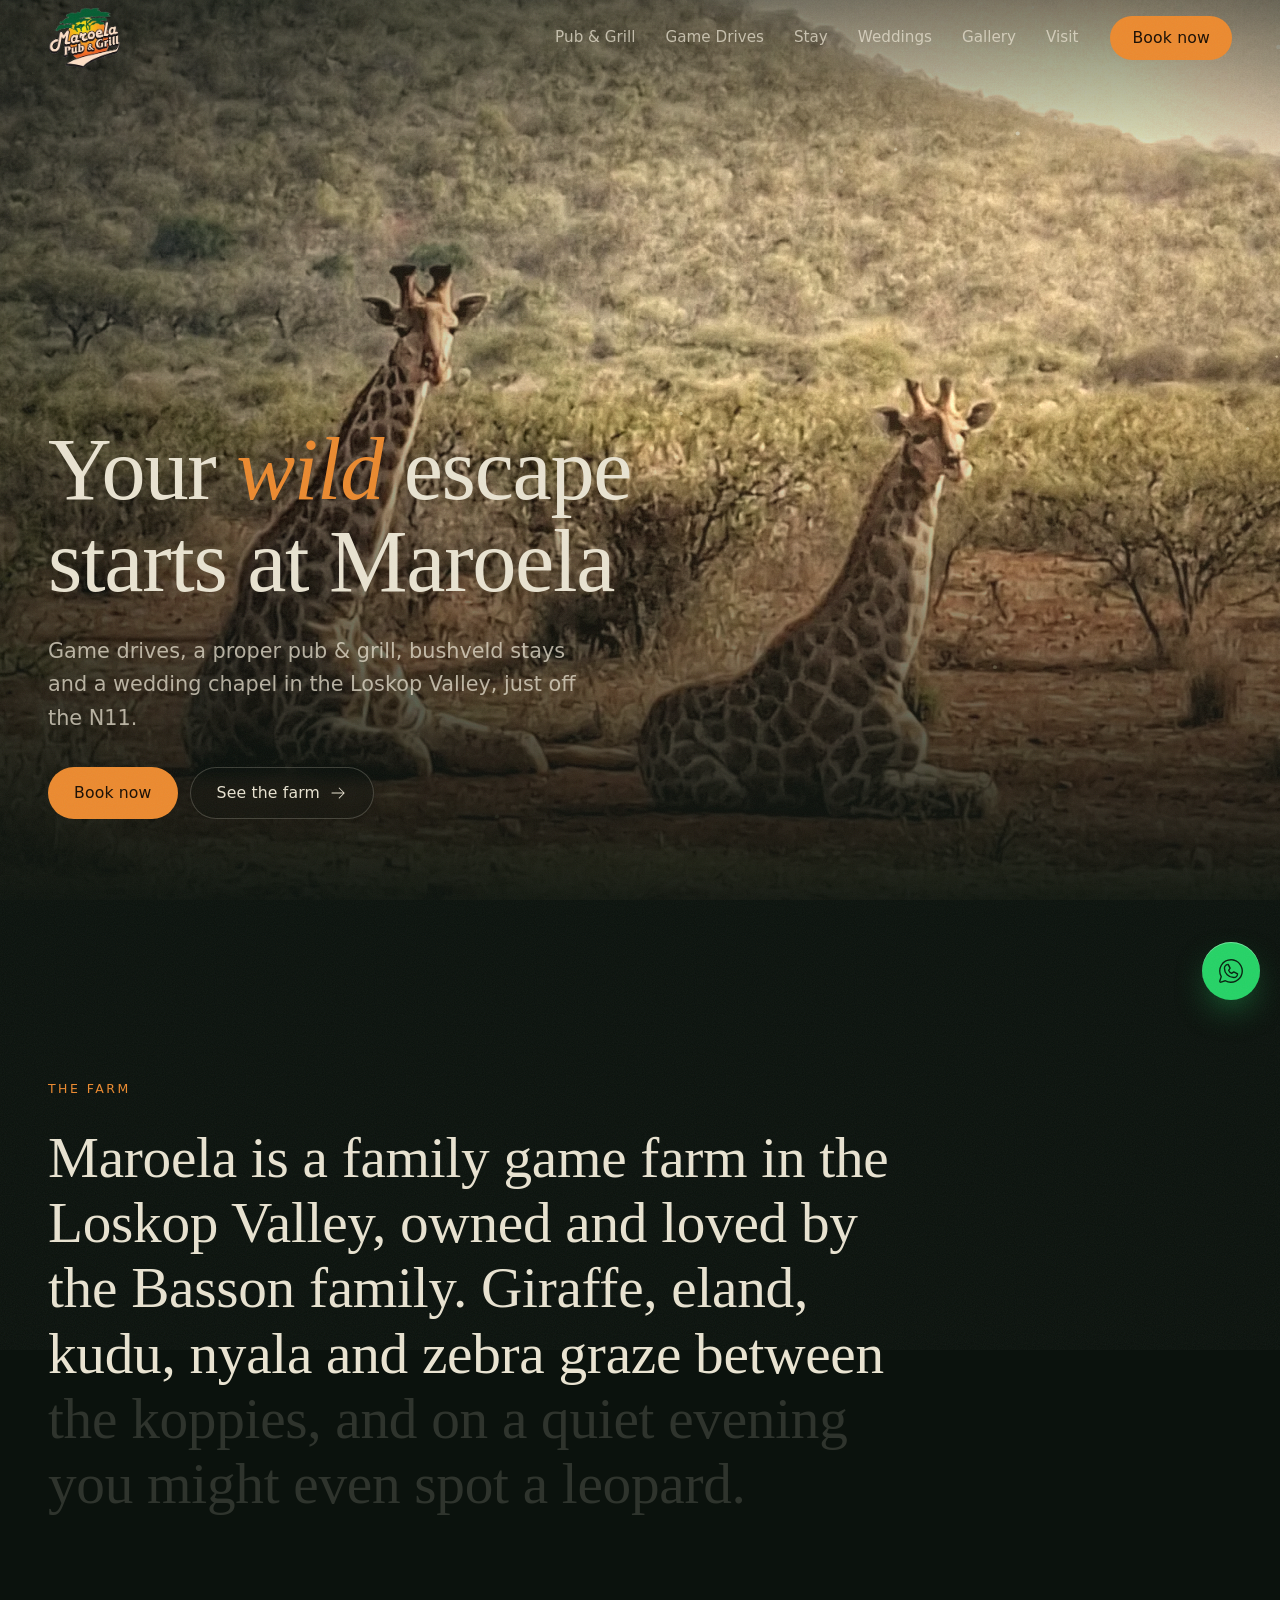
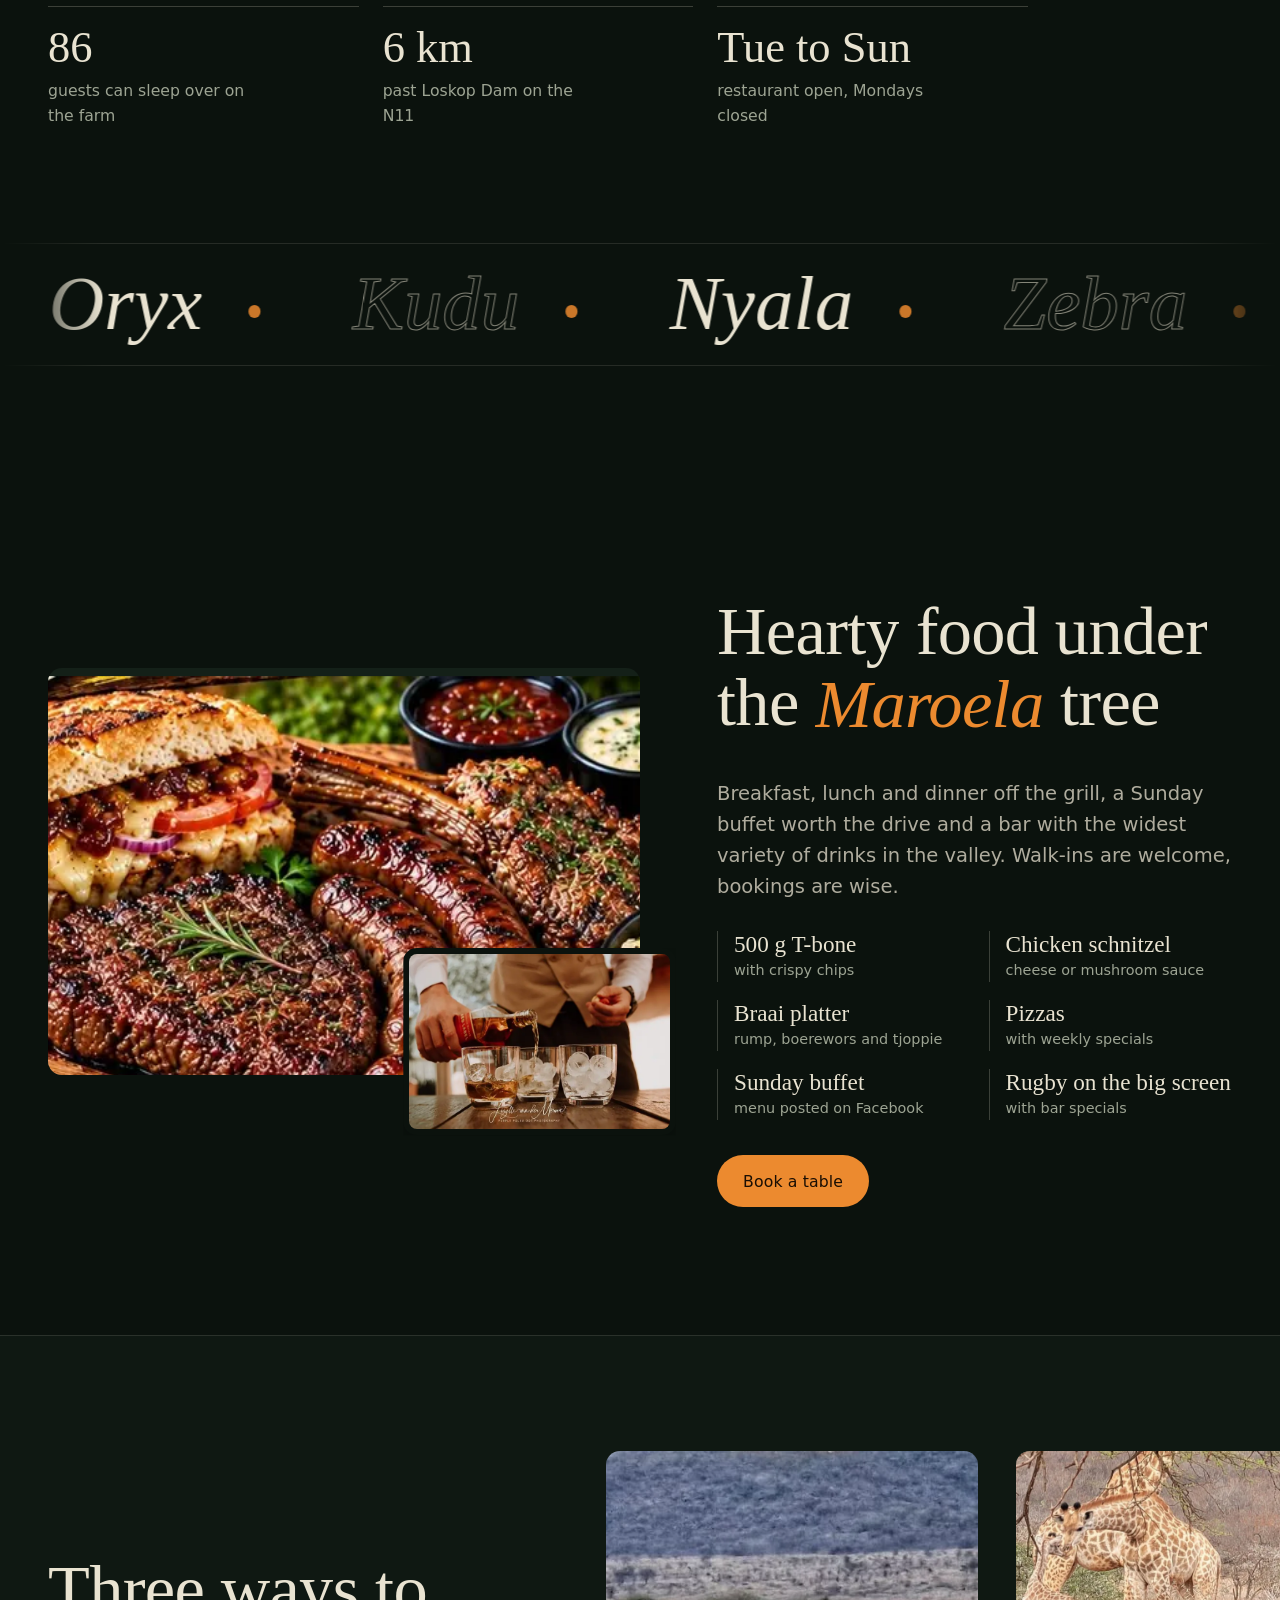
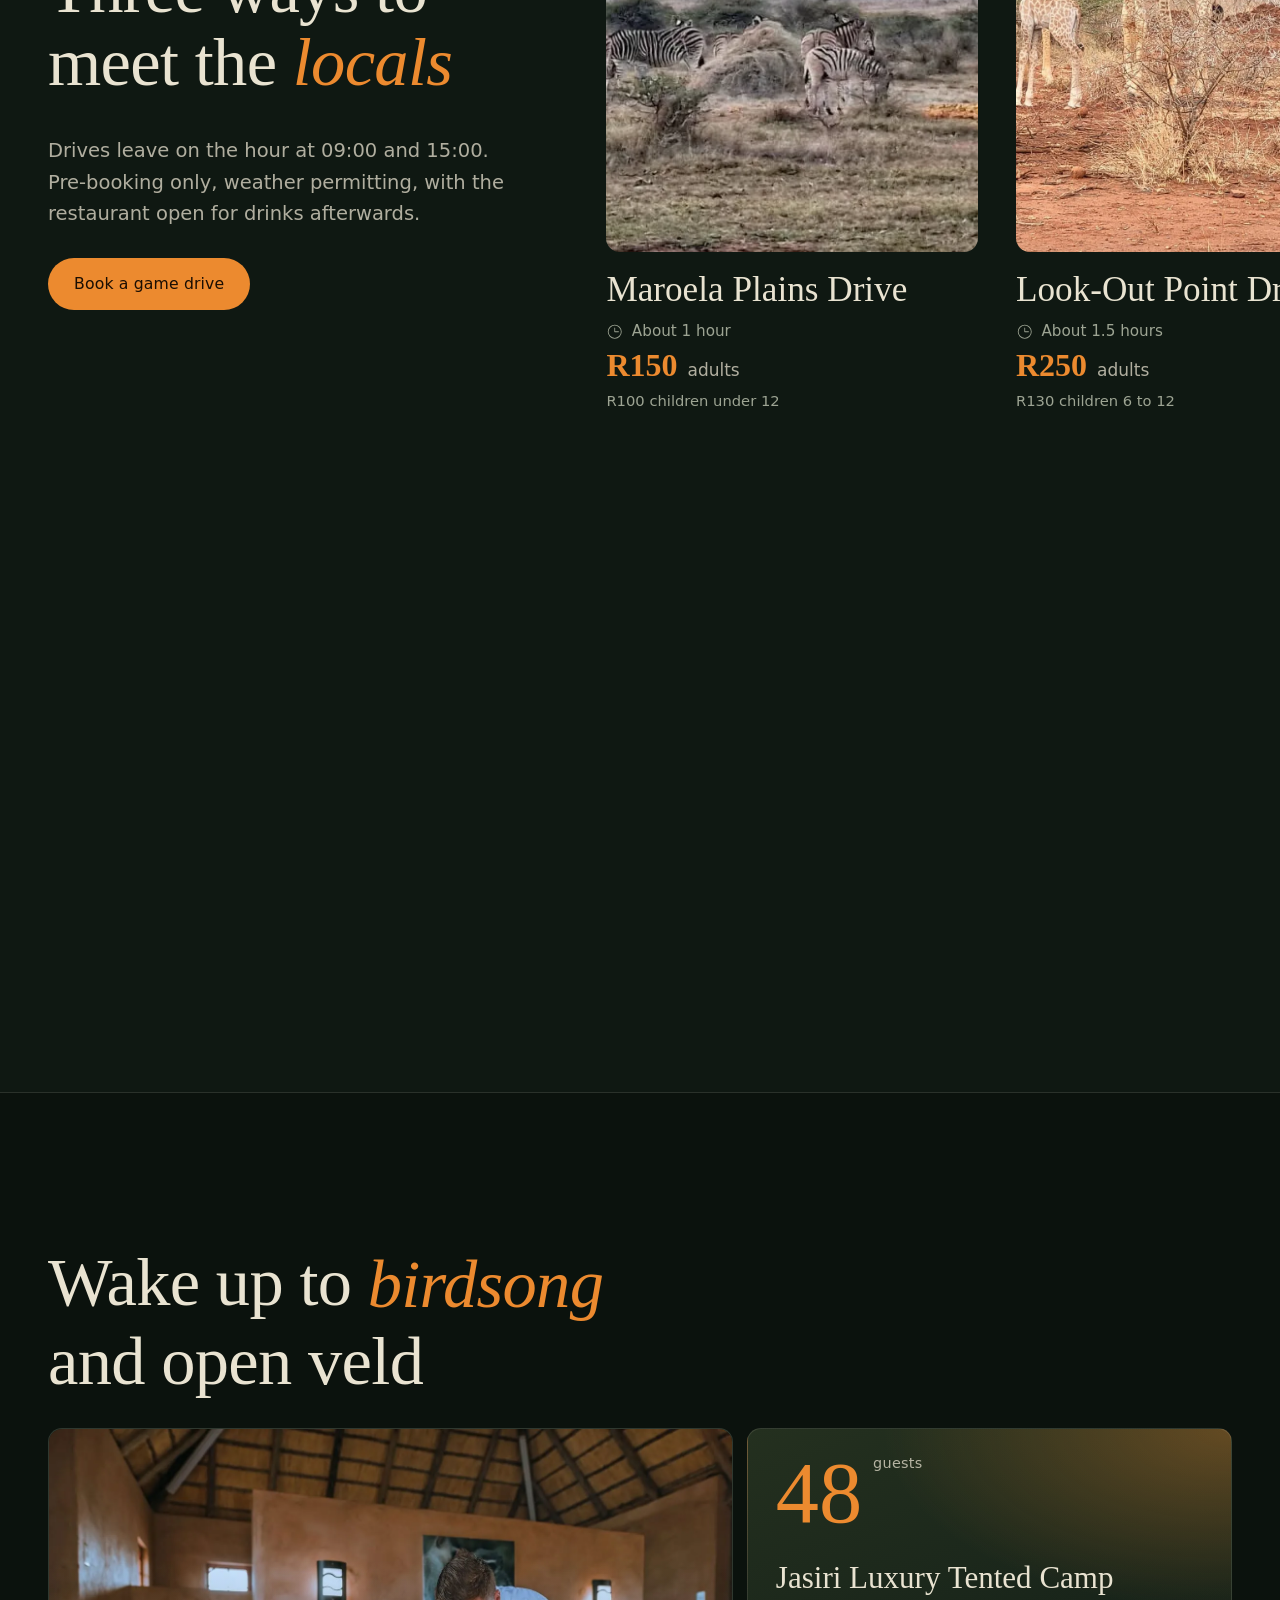
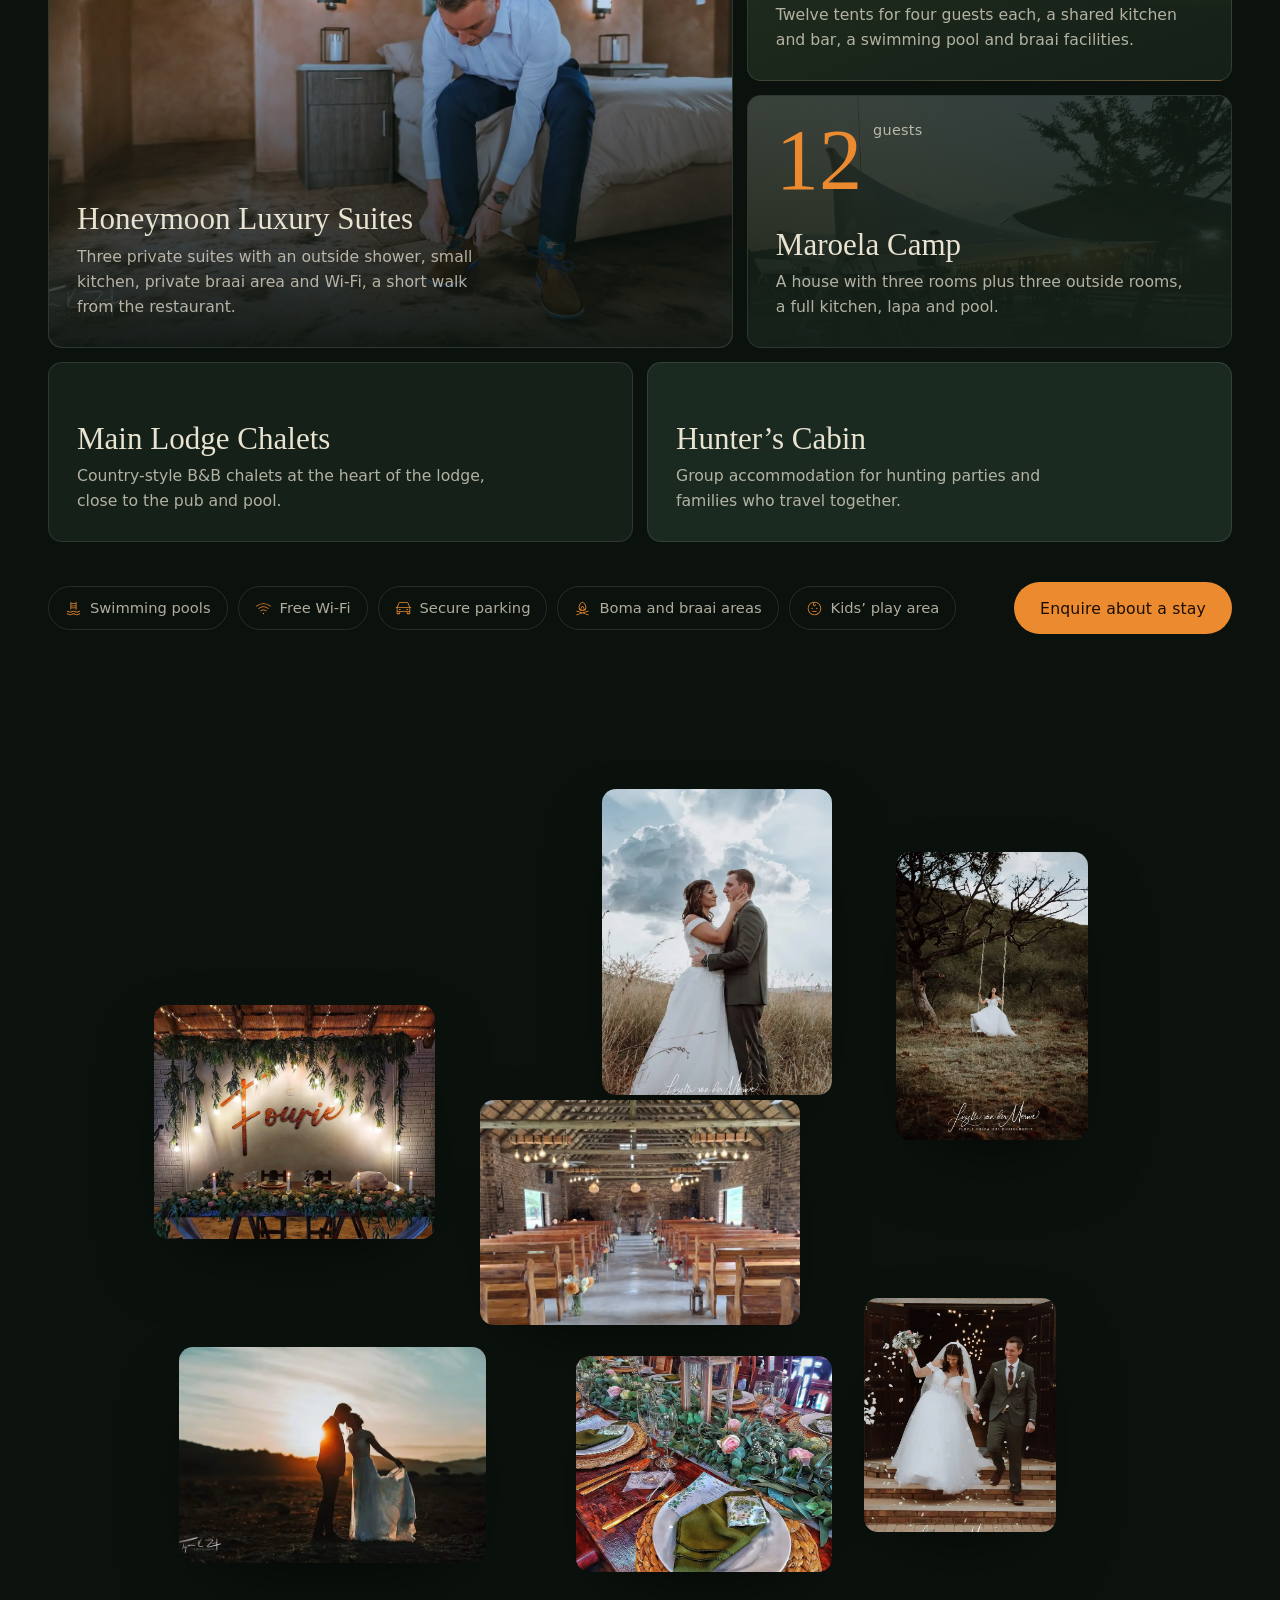
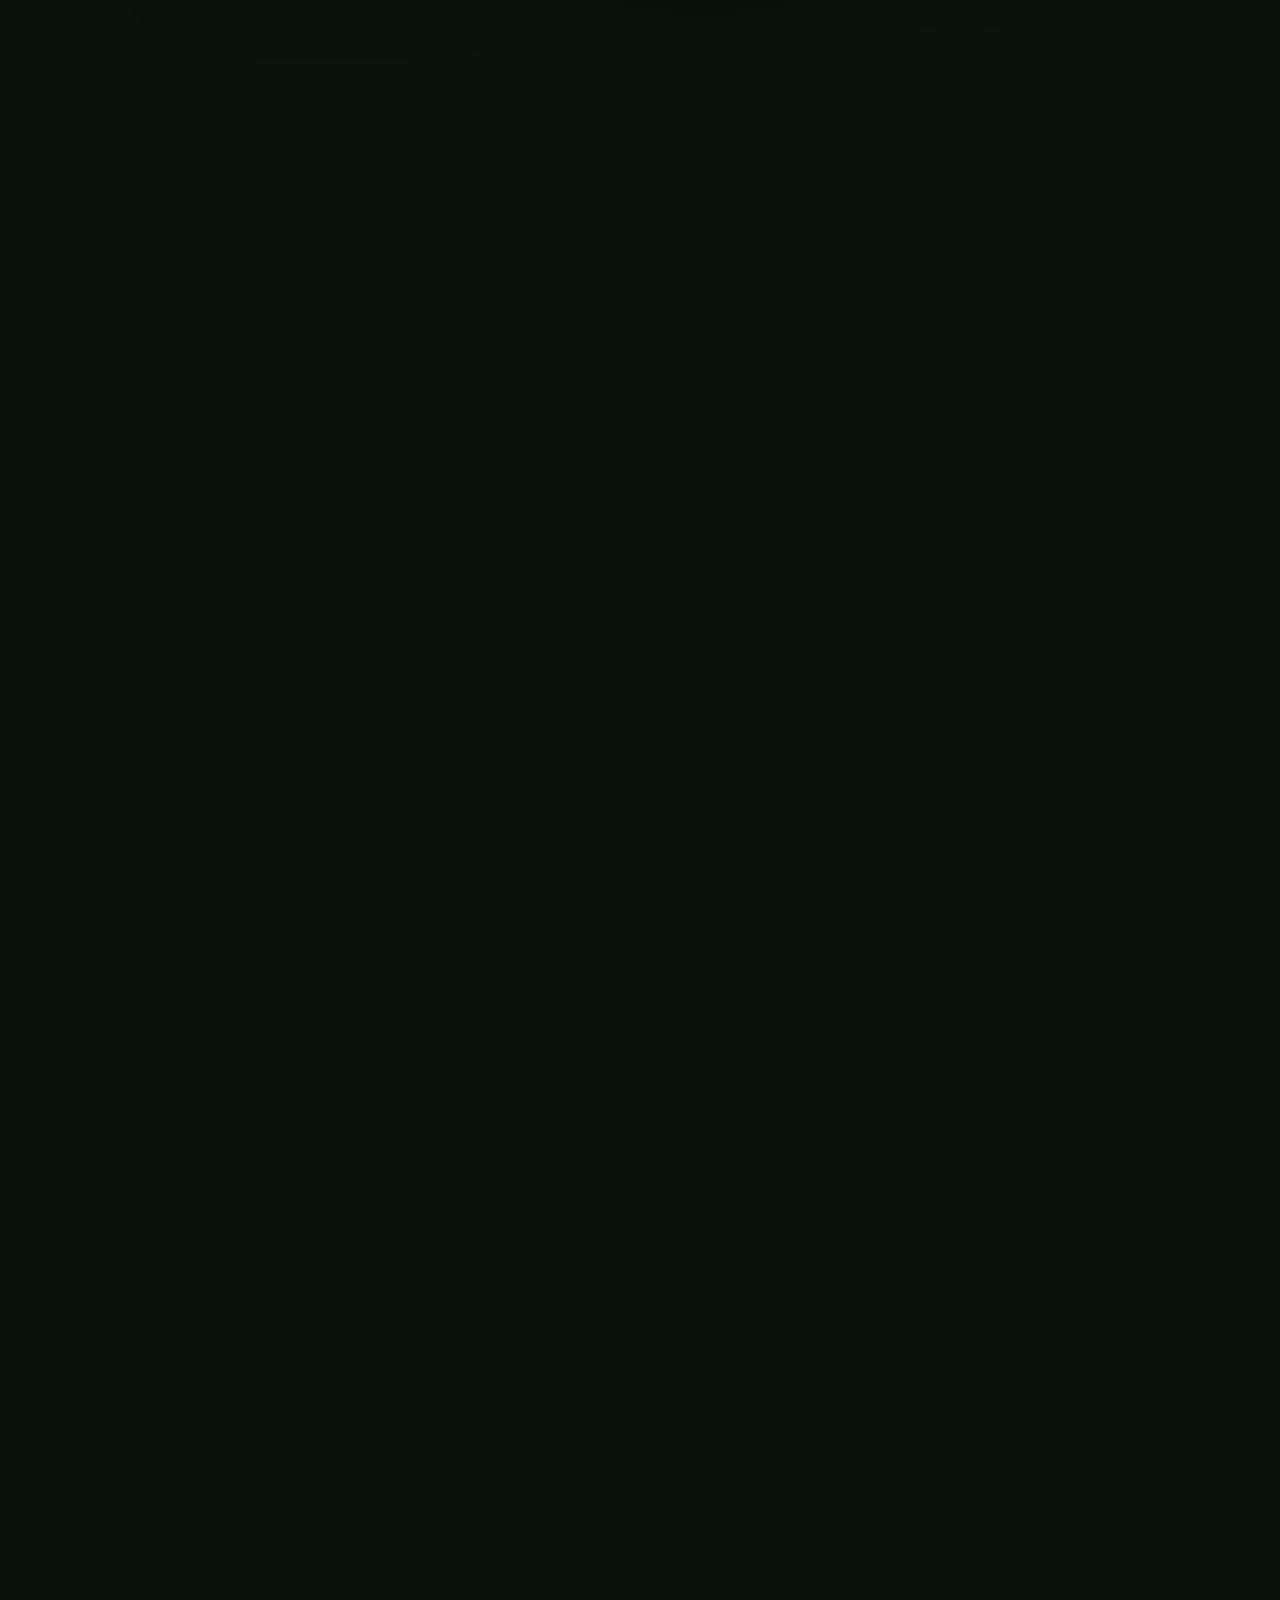
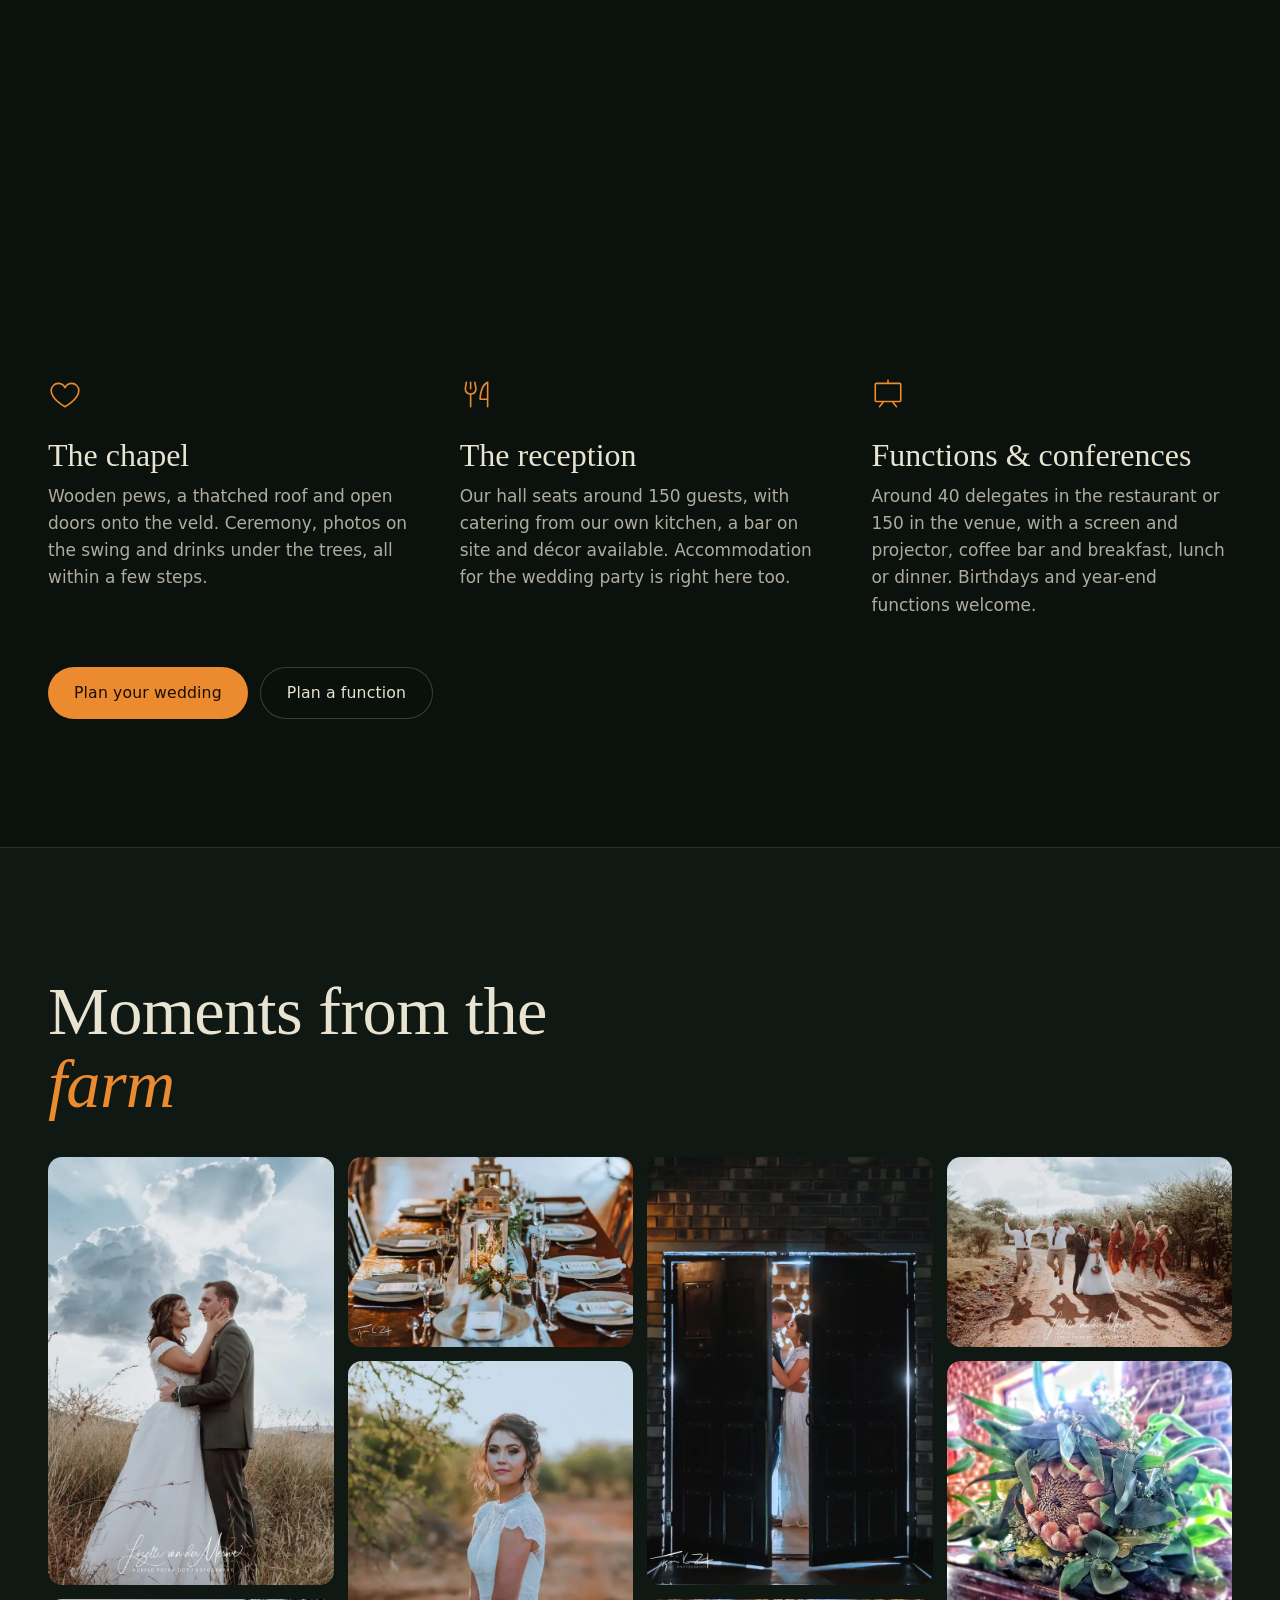
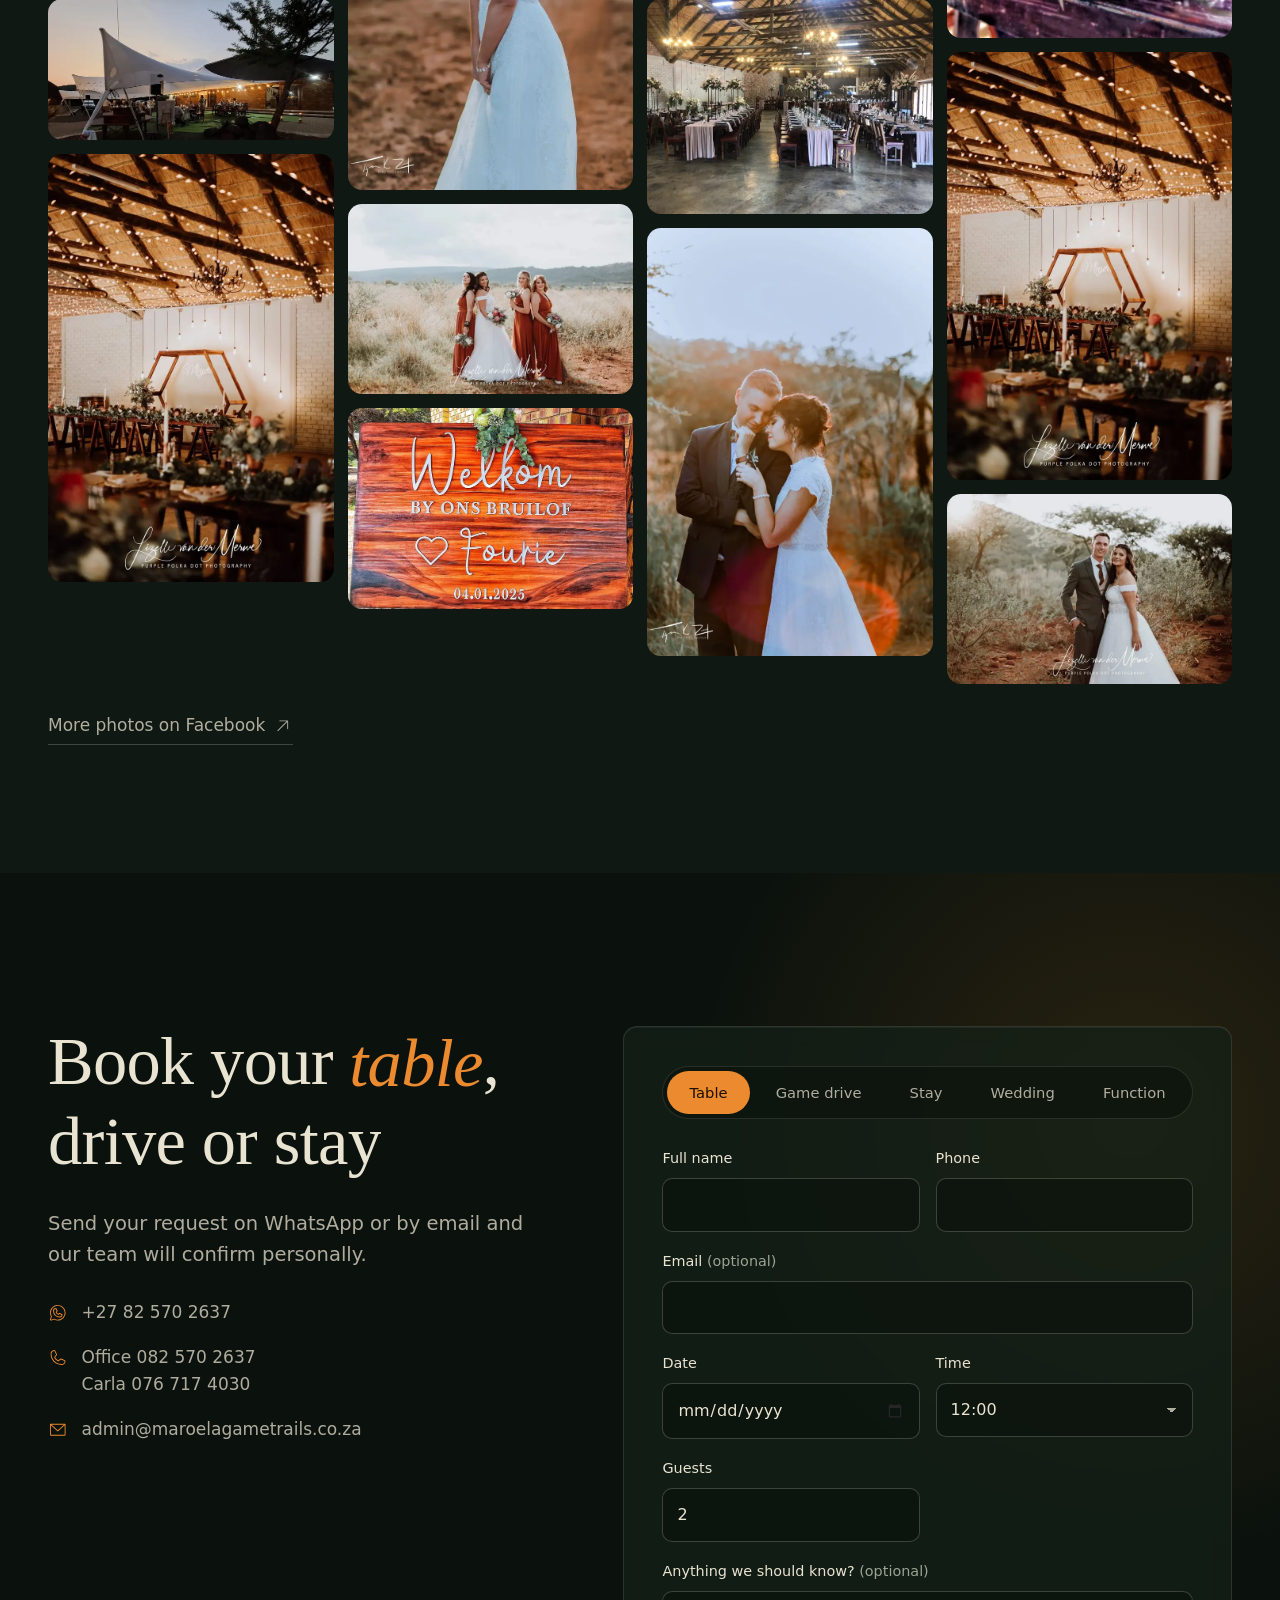
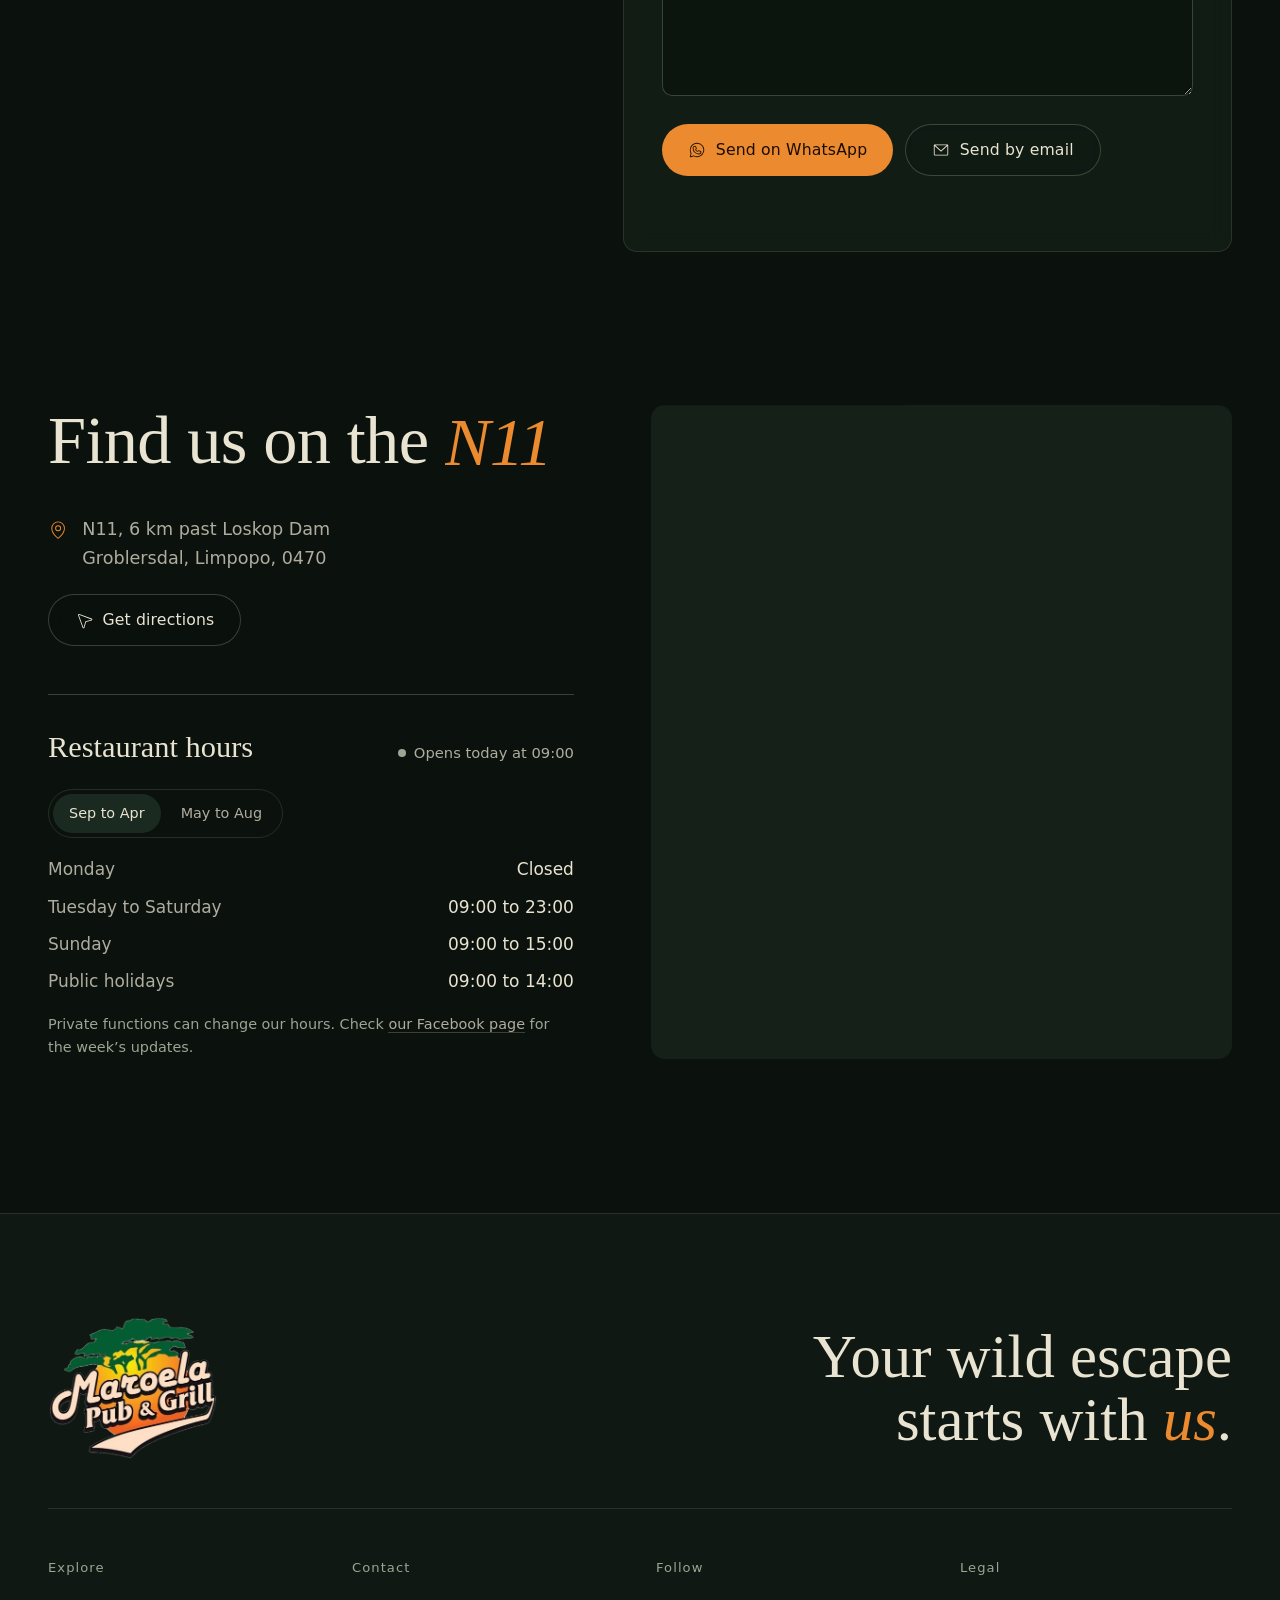
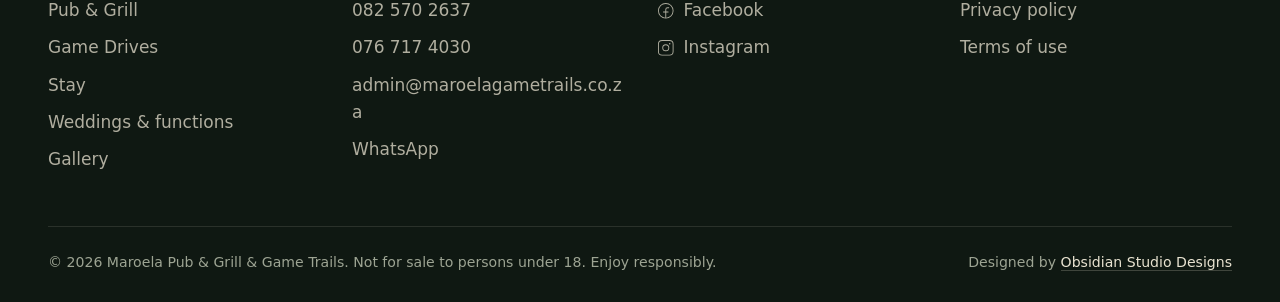
==== index.html @ d7af4d13 "Launch Maroela Pub & Grill & Game Trails website Single-page site with WebGL hero, game drives, stay" ====
<!doctype html>
<html lang="en-ZA">
<head>
  <meta charset="utf-8">
  <meta name="viewport" content="width=device-width, initial-scale=1, viewport-fit=cover">
  <title>Maroela Pub &amp; Grill &amp; Game Trails | Bushveld Lodge, Restaurant &amp; Wedding Venue, Groblersdal</title>
  <meta name="description" content="Game drives, a family pub &amp; grill, bushveld accommodation and a wedding chapel in the Loskop Valley, 6 km past Loskop Dam on the N11 near Groblersdal, Limpopo. Book on WhatsApp.">
  <meta name="keywords" content="Maroela Pub and Grill, Maroela Game Trails, Groblersdal restaurant, Loskop Valley lodge, Loskop Dam accommodation, wedding venue Limpopo, game drives Groblersdal, conference venue Groblersdal">
  <meta name="theme-color" content="#0b120d">
  <meta name="color-scheme" content="dark">
  <meta name="robots" content="index, follow, max-image-preview:large">
  <link rel="canonical" href="https://obsidianstudiodesigns.github.io/Maroela-Pub-Grill-Game-Trails/">

  <meta property="og:type" content="website">
  <meta property="og:site_name" content="Maroela Pub &amp; Grill &amp; Game Trails">
  <meta property="og:locale" content="en_ZA">
  <meta property="og:title" content="Maroela Pub &amp; Grill &amp; Game Trails">
  <meta property="og:description" content="Your wild escape starts here. Game drives, a family pub &amp; grill, bushveld stays and a wedding chapel in the Loskop Valley near Groblersdal.">
  <meta property="og:url" content="https://obsidianstudiodesigns.github.io/Maroela-Pub-Grill-Game-Trails/">
  <meta property="og:image" content="https://obsidianstudiodesigns.github.io/Maroela-Pub-Grill-Game-Trails/og-image.jpg">
  <meta property="og:image:secure_url" content="https://obsidianstudiodesigns.github.io/Maroela-Pub-Grill-Game-Trails/og-image.jpg">
  <meta property="og:image:type" content="image/jpeg">
  <meta property="og:image:width" content="1200">
  <meta property="og:image:height" content="630">
  <meta property="og:image:alt" content="Two giraffes resting in the bushveld at Maroela, with the Maroela Pub &amp; Grill logo">
  <meta name="twitter:card" content="summary_large_image">
  <meta name="twitter:title" content="Maroela Pub &amp; Grill &amp; Game Trails">
  <meta name="twitter:description" content="Game drives, a family pub &amp; grill, bushveld stays and a wedding chapel in the Loskop Valley near Groblersdal.">
  <meta name="twitter:image" content="https://obsidianstudiodesigns.github.io/Maroela-Pub-Grill-Game-Trails/og-image.jpg">

  <link rel="icon" href="favicon.ico" sizes="48x48">
  <link rel="icon" type="image/png" sizes="32x32" href="favicon-32x32.png">
  <link rel="icon" type="image/png" sizes="16x16" href="favicon-16x16.png">
  <link rel="apple-touch-icon" href="apple-touch-icon.png">
  <link rel="manifest" href="site.webmanifest">

  <link rel="preload" href="assets/fonts/cormorant.woff2" as="font" type="font/woff2" crossorigin>
  <link rel="preload" href="assets/fonts/outfit.woff2" as="font" type="font/woff2" crossorigin>
  <link rel="preload" href="assets/img/hero-giraffes.webp" as="image" media="(min-width: 700px)">
  <link rel="preload" href="assets/img/hero-giraffes-m.webp" as="image" media="(max-width: 699px)">
  <link rel="stylesheet" href="assets/css/styles.css">

  <script type="application/ld+json">
  {
    "@context": "https://schema.org",
    "@graph": [
      {
        "@type": ["Restaurant", "BarOrPub"],
        "@id": "https://obsidianstudiodesigns.github.io/Maroela-Pub-Grill-Game-Trails/#restaurant",
        "name": "Maroela Pub & Grill",
        "url": "https://obsidianstudiodesigns.github.io/Maroela-Pub-Grill-Game-Trails/",
        "image": "https://obsidianstudiodesigns.github.io/Maroela-Pub-Grill-Game-Trails/og-image.jpg",
        "logo": "https://obsidianstudiodesigns.github.io/Maroela-Pub-Grill-Game-Trails/assets/img/logo.png",
        "telephone": "+27825702637",
        "email": "admin@maroelagametrails.co.za",
        "priceRange": "$$",
        "servesCuisine": ["South African", "Grill", "Pizza"],
        "acceptsReservations": "True",
        "address": {
          "@type": "PostalAddress",
          "streetAddress": "N11, 6 km past Loskop Dam",
          "addressLocality": "Groblersdal",
          "postalCode": "0470",
          "addressRegion": "Limpopo",
          "addressCountry": "ZA"
        },
        "openingHoursSpecification": [
          { "@type": "OpeningHoursSpecification", "dayOfWeek": ["Tuesday","Wednesday","Thursday","Friday","Saturday"], "opens": "09:00", "closes": "23:00" },
          { "@type": "OpeningHoursSpecification", "dayOfWeek": "Sunday", "opens": "09:00", "closes": "15:00" }
        ],
        "sameAs": [
          "https://www.facebook.com/profile.php?id=61576032641598",
          "https://www.instagram.com/maroela_pub_grill/"
        ]
      },
      {
        "@type": "LodgingBusiness",
        "@id": "https://obsidianstudiodesigns.github.io/Maroela-Pub-Grill-Game-Trails/#lodge",
        "name": "Maroela Game Trails",
        "description": "Family-owned game farm and lodge in the Loskop Valley with chalets, a luxury tented camp, honeymoon suites, game drives, a wedding chapel and conference facilities.",
        "url": "https://obsidianstudiodesigns.github.io/Maroela-Pub-Grill-Game-Trails/",
        "image": "https://obsidianstudiodesigns.github.io/Maroela-Pub-Grill-Game-Trails/assets/img/hero-giraffes.webp",
        "telephone": "+27825702637",
        "email": "admin@maroelagametrails.co.za",
        "address": {
          "@type": "PostalAddress",
          "streetAddress": "N11, 6 km past Loskop Dam",
          "addressLocality": "Groblersdal",
          "postalCode": "0470",
          "addressRegion": "Limpopo",
          "addressCountry": "ZA"
        },
        "amenityFeature": [
          { "@type": "LocationFeatureSpecification", "name": "Swimming pool", "value": true },
          { "@type": "LocationFeatureSpecification", "name": "Free Wi-Fi", "value": true },
          { "@type": "LocationFeatureSpecification", "name": "Secure parking", "value": true },
          { "@type": "LocationFeatureSpecification", "name": "Game drives", "value": true }
        ]
      }
    ]
  }
  </script>
</head>
<body>
  <a class="skip" href="#main">Skip to content</a>

  <div class="loader" aria-hidden="true">
    <img class="loader__logo" src="assets/img/logo-360.webp" alt="" width="360" height="305">
    <span class="loader__bar"><span></span></span>
  </div>

  <header class="nav" data-nav>
    <a class="nav__brand" href="#top" aria-label="Maroela Pub &amp; Grill, back to top">
      <img src="assets/img/logo-360.webp" alt="Maroela Pub &amp; Grill" width="360" height="305">
    </a>
    <nav class="nav__links" aria-label="Main">
      <a href="#dine">Pub &amp; Grill</a>
      <a href="#drives">Game Drives</a>
      <a href="#stay">Stay</a>
      <a href="#weddings">Weddings</a>
      <a href="#gallery">Gallery</a>
      <a href="#visit">Visit</a>
    </nav>
    <a class="btn btn--accent nav__cta" href="#book" data-magnetic>Book now</a>
    <button class="nav__toggle" type="button" aria-label="Open menu" aria-expanded="false" aria-controls="menu" data-menu-toggle>
      <span></span><span></span>
    </button>
  </header>

  <div class="menu" id="menu" aria-hidden="true" data-menu>
    <nav class="menu__links" aria-label="Mobile">
      <a href="#dine">Pub &amp; Grill</a>
      <a href="#drives">Game Drives</a>
      <a href="#stay">Stay</a>
      <a href="#weddings">Weddings</a>
      <a href="#gallery">Gallery</a>
      <a href="#visit">Visit</a>
      <a href="#book">Book now</a>
    </nav>
    <div class="menu__foot">
      <a href="tel:+27825702637"><svg class="ic"><use href="assets/icons.svg#i-phone"/></svg>082 570 2637</a>
      <a href="https://wa.me/27825702637" target="_blank" rel="noopener"><svg class="ic"><use href="assets/icons.svg#i-whatsapp-logo"/></svg>WhatsApp us</a>
    </div>
  </div>

  <main id="main">
    <!-- HERO -->
    <section class="hero" id="top">
      <div class="hero__media" data-hero-media>
        <picture>
          <source media="(max-width: 699px)" srcset="assets/img/hero-giraffes-m.webp">
          <img class="hero__img" src="assets/img/hero-giraffes.webp" alt="Two giraffes resting on red earth below a bushveld koppie at Maroela" width="1890" height="1063" fetchpriority="high" data-hero-img>
        </picture>
        <canvas class="hero__gl" data-hero-gl aria-hidden="true"></canvas>
        <canvas class="hero__dust" data-hero-dust aria-hidden="true"></canvas>
        <div class="hero__shade"></div>
      </div>
      <div class="hero__content wrap">
        <h1 class="hero__title">
          <span class="line"><span>Your <em>wild</em> escape</span></span>
          <span class="line"><span>starts at Maroela</span></span>
        </h1>
        <p class="hero__sub" data-hero-fade>Game drives, a proper pub &amp; grill, bushveld stays and a wedding chapel in the Loskop Valley, just off the N11.</p>
        <div class="hero__ctas" data-hero-fade>
          <a class="btn btn--accent" href="#book" data-magnetic>Book now</a>
          <a class="btn btn--ghost" href="#farm">See the farm <svg class="ic"><use href="assets/icons.svg#i-arrow-right"/></svg></a>
        </div>
      </div>
    </section>

    <!-- FARM / MANIFESTO -->
    <section class="farm" id="farm">
      <div class="wrap">
        <p class="eyebrow">The farm</p>
        <p class="manifesto" data-words>Maroela is a family game farm in the Loskop Valley, owned and loved by the Basson family. Giraffe, eland, kudu, nyala and zebra graze between the koppies, and on a quiet evening you might even spot a leopard.</p>
        <dl class="facts">
          <div class="fact" data-reveal><dt>86</dt><dd>guests can sleep over on the farm</dd></div>
          <div class="fact" data-reveal><dt>6 km</dt><dd>past Loskop Dam on the N11</dd></div>
          <div class="fact" data-reveal><dt>Tue to Sun</dt><dd>restaurant open, Mondays closed</dd></div>
        </dl>
      </div>
      <div class="marquee" aria-label="Wildlife on the farm" data-marquee>
        <div class="marquee__track">
          <span>Giraffe</span><span class="o">Eland</span><span>Oryx</span><span class="o">Kudu</span><span>Nyala</span><span class="o">Zebra</span><span>Blue Wildebeest</span><span class="o">Impala</span><span>Hartebeest</span><span class="o">Ostrich</span><span>Warthog</span><span class="o">Leopard</span>
        </div>
      </div>
    </section>

    <!-- PUB & GRILL -->
    <section class="dine" id="dine">
      <div class="wrap dine__grid">
        <figure class="dine__media">
          <div class="clip" data-clip>
            <img src="assets/img/braai-platter.webp" srcset="assets/img/braai-platter-sm.webp 720w, assets/img/braai-platter.webp 1024w" sizes="(max-width: 900px) 100vw, 55vw" alt="Braai platter with rump steak, boerewors, skaap tjoppie, braaibroodjie and potato salad" width="1024" height="475" loading="lazy" data-parallax="-8">
          </div>
          <div class="dine__inset clip" data-clip>
            <img src="assets/img/whisky-sm.webp" alt="Whisky poured over ice at the Maroela bar" width="720" height="480" loading="lazy">
          </div>
        </figure>
        <div class="dine__copy">
          <h2 class="h2" data-split>Hearty food under the <em>Maroela</em> tree</h2>
          <p class="lede" data-reveal>Breakfast, lunch and dinner off the grill, a Sunday buffet worth the drive and a bar with the widest variety of drinks in the valley. Walk-ins are welcome, bookings are wise.</p>
          <ul class="menu-list" data-reveal-list>
            <li><span>500 g T-bone</span><small>with crispy chips</small></li>
            <li><span>Chicken schnitzel</span><small>cheese or mushroom sauce</small></li>
            <li><span>Braai platter</span><small>rump, boerewors and tjoppie</small></li>
            <li><span>Pizzas</span><small>with weekly specials</small></li>
            <li><span>Sunday buffet</span><small>menu posted on Facebook</small></li>
            <li><span>Rugby on the big screen</span><small>with bar specials</small></li>
          </ul>
          <a class="btn btn--accent" href="#book" data-book="table" data-magnetic>Book a table</a>
        </div>
      </div>
    </section>

    <!-- GAME DRIVES -->
    <section class="drives" id="drives">
      <div class="drives__pin" data-drives>
        <div class="drives__track" data-drives-track>
          <article class="drives__intro">
            <h2 class="h2">Three ways to meet the <em>locals</em></h2>
            <p class="lede">Drives leave on the hour at 09:00 and 15:00. Pre-booking only, weather permitting, with the restaurant open for drinks afterwards.</p>
            <a class="btn btn--accent" href="#book" data-book="drive" data-magnetic>Book a game drive</a>
          </article>
          <article class="drive">
            <div class="drive__img clip"><img src="assets/img/zebras.webp" alt="A herd of zebra grazing on the Maroela plains at dusk" width="940" height="447" loading="lazy"></div>
            <div class="drive__body">
              <h3>Maroela Plains Drive</h3>
              <p class="drive__time"><svg class="ic"><use href="assets/icons.svg#i-clock"/></svg>About 1 hour</p>
              <p class="drive__price"><strong>R150</strong> adults <span>R100 children under 12</span></p>
            </div>
          </article>
          <article class="drive">
            <div class="drive__img clip"><img src="assets/img/giraffe-browse.webp" alt="A giraffe browsing among acacia trees" width="960" height="1280" loading="lazy"></div>
            <div class="drive__body">
              <h3>Look-Out Point Drive</h3>
              <p class="drive__time"><svg class="ic"><use href="assets/icons.svg#i-clock"/></svg>About 1.5 hours</p>
              <p class="drive__price"><strong>R250</strong> adults <span>R130 children 6 to 12</span></p>
            </div>
          </article>
          <article class="drive">
            <div class="drive__img clip"><img src="assets/img/hero-giraffes-m.webp" alt="Two giraffes lying down in the veld" width="900" height="1520" loading="lazy"></div>
            <div class="drive__body">
              <h3>Exotic Drive</h3>
              <p class="drive__time"><svg class="ic"><use href="assets/icons.svg#i-clock"/></svg>About 1.5 hours</p>
              <p class="drive__price"><strong>R275</strong> adults <span>R150 children 6 to 12</span></p>
            </div>
          </article>
        </div>
      </div>
    </section>

    <!-- STAY -->
    <section class="stay" id="stay">
      <div class="wrap">
        <h2 class="h2 stay__title" data-split>Wake up to <em>birdsong</em> and open veld</h2>
        <div class="bento">
          <article class="cell cell--photo cell--a" data-reveal>
            <img src="assets/img/suite.webp" srcset="assets/img/suite-sm.webp 720w, assets/img/suite.webp 1600w" sizes="(max-width: 900px) 100vw, 60vw" alt="A thatched suite with a double bed and leather armchairs" width="1600" height="1066" loading="lazy">
            <div class="cell__body">
              <h3>Honeymoon Luxury Suites</h3>
              <p>Three private suites with an outside shower, small kitchen, private braai area and Wi-Fi, a short walk from the restaurant.</p>
            </div>
          </article>
          <article class="cell cell--glow cell--b" data-reveal>
            <span class="cell__num">48</span>
            <h3>Jasiri Luxury Tented Camp</h3>
            <p>Twelve tents for four guests each, a shared kitchen and bar, a swimming pool and braai facilities.</p>
          </article>
          <article class="cell cell--veld cell--c" data-reveal>
            <img src="assets/img/dusk-terrace-sm.webp" alt="" width="720" height="355" loading="lazy">
            <span class="cell__num">12</span>
            <h3>Maroela Camp</h3>
            <p>A house with three rooms plus three outside rooms, a full kitchen, lapa and pool.</p>
          </article>
          <article class="cell cell--plain cell--d" data-reveal>
            <h3>Main Lodge Chalets</h3>
            <p>Country-style B&amp;B chalets at the heart of the lodge, close to the pub and pool.</p>
          </article>
          <article class="cell cell--plain cell--e" data-reveal>
            <h3>Hunter&rsquo;s Cabin</h3>
            <p>Group accommodation for hunting parties and families who travel together.</p>
          </article>
        </div>
        <div class="stay__foot" data-reveal>
          <ul class="amenities">
            <li><svg class="ic"><use href="assets/icons.svg#i-swimming-pool"/></svg>Swimming pools</li>
            <li><svg class="ic"><use href="assets/icons.svg#i-wifi-high"/></svg>Free Wi-Fi</li>
            <li><svg class="ic"><use href="assets/icons.svg#i-car"/></svg>Secure parking</li>
            <li><svg class="ic"><use href="assets/icons.svg#i-campfire"/></svg>Boma and braai areas</li>
            <li><svg class="ic"><use href="assets/icons.svg#i-baby"/></svg>Kids&rsquo; play area</li>
          </ul>
          <a class="btn btn--accent" href="#book" data-book="stay" data-magnetic>Enquire about a stay</a>
        </div>
      </div>
    </section>

    <!-- WEDDINGS -->
    <section class="weddings" id="weddings">
      <div class="zoom" data-zoom>
        <div class="zoom__stage">
          <figure class="zoom__item zoom__item--main"><img src="assets/img/chapel.webp" alt="The Maroela chapel with wooden pews, thatched roof and hanging bulbs" width="1400" height="1677"></figure>
          <figure class="zoom__item z1"><img src="assets/img/couple-veld-sm.webp" alt="" width="720" height="1080" loading="lazy"></figure>
          <figure class="zoom__item z2"><img src="assets/img/reception-wall-sm.webp" alt="" width="720" height="658" loading="lazy"></figure>
          <figure class="zoom__item z3"><img src="assets/img/bride-swing-sm.webp" alt="" width="720" height="1080" loading="lazy"></figure>
          <figure class="zoom__item z4"><img src="assets/img/table-greens-sm.webp" alt="" width="720" height="749" loading="lazy"></figure>
          <figure class="zoom__item z5"><img src="assets/img/couple-sunset-sm.webp" alt="" width="720" height="480" loading="lazy"></figure>
          <figure class="zoom__item z6"><img src="assets/img/confetti-sm.webp" alt="" width="720" height="1080" loading="lazy"></figure>
          <div class="zoom__copy">
            <h2 class="h2 h2--xl">Say &ldquo;I do&rdquo; in the <em>bushveld</em></h2>
            <p>A thatched chapel, a candlelit reception hall and the whole farm as your backdrop.</p>
          </div>
        </div>
      </div>

      <div class="wrap venue">
        <div class="venue__col" data-reveal>
          <svg class="ic ic--lg"><use href="assets/icons.svg#i-heart"/></svg>
          <h3>The chapel</h3>
          <p>Wooden pews, a thatched roof and open doors onto the veld. Ceremony, photos on the swing and drinks under the trees, all within a few steps.</p>
        </div>
        <div class="venue__col" data-reveal>
          <svg class="ic ic--lg"><use href="assets/icons.svg#i-fork-knife"/></svg>
          <h3>The reception</h3>
          <p>Our hall seats around 150 guests, with catering from our own kitchen, a bar on site and d&eacute;cor available. Accommodation for the wedding party is right here too.</p>
        </div>
        <div class="venue__col" data-reveal>
          <svg class="ic ic--lg"><use href="assets/icons.svg#i-presentation"/></svg>
          <h3>Functions &amp; conferences</h3>
          <p>Around 40 delegates in the restaurant or 150 in the venue, with a screen and projector, coffee bar and breakfast, lunch or dinner. Birthdays and year-end functions welcome.</p>
        </div>
      </div>
      <div class="wrap venue__cta" data-reveal>
        <a class="btn btn--accent" href="#book" data-book="wedding" data-magnetic>Plan your wedding</a>
        <a class="btn btn--ghost" href="#book" data-book="function">Plan a function</a>
      </div>
    </section>

    <!-- GALLERY -->
    <section class="gallery" id="gallery">
      <div class="wrap">
        <h2 class="h2" data-split>Moments from the <em>farm</em></h2>
        <div class="masonry" data-gallery>
          <a href="assets/img/couple-sky.webp" class="m-item"><img src="assets/img/couple-sky-sm.webp" alt="Newlyweds embracing under a wide sky" width="720" height="1080" loading="lazy"></a>
          <a href="assets/img/dusk-terrace.webp" class="m-item"><img src="assets/img/dusk-terrace-sm.webp" alt="The restaurant terrace lit with string lights at dusk" width="720" height="355" loading="lazy"></a>
          <a href="assets/img/reception-arch.webp" class="m-item"><img src="assets/img/reception-arch-sm.webp" alt="The reception hall set with a wooden arch and candles" width="720" height="1080" loading="lazy"></a>
          <a href="assets/img/table-setting.webp" class="m-item"><img src="assets/img/table-setting-sm.webp" alt="A wedding table with lanterns and greenery" width="720" height="480" loading="lazy"></a>
          <a href="assets/img/bride-golden.webp" class="m-item"><img src="assets/img/bride-golden-sm.webp" alt="A bride in golden evening light" width="720" height="1080" loading="lazy"></a>
          <a href="assets/img/bridesmaids.webp" class="m-item"><img src="assets/img/bridesmaids-sm.webp" alt="Bride and bridesmaids in rust dresses in the veld" width="720" height="480" loading="lazy"></a>
          <a href="assets/img/welcome-sign.webp" class="m-item"><img src="assets/img/welcome-sign-sm.webp" alt="A wooden wedding welcome sign" width="720" height="507" loading="lazy"></a>
          <a href="assets/img/chapel-doors.webp" class="m-item"><img src="assets/img/chapel-doors-sm.webp" alt="Light spilling through the chapel doors" width="720" height="1080" loading="lazy"></a>
          <a href="assets/img/reception-hall.webp" class="m-item"><img src="assets/img/reception-hall-sm.webp" alt="Long tables in the reception hall" width="720" height="540" loading="lazy"></a>
          <a href="assets/img/couple-golden.webp" class="m-item"><img src="assets/img/couple-golden-sm.webp" alt="A couple at sunset among the trees" width="720" height="1080" loading="lazy"></a>
          <a href="assets/img/wedding-walk.webp" class="m-item"><img src="assets/img/wedding-walk-sm.webp" alt="A wedding party walking along a red dirt road" width="720" height="480" loading="lazy"></a>
          <a href="assets/img/protea.webp" class="m-item"><img src="assets/img/protea-sm.webp" alt="A king protea centrepiece" width="720" height="697" loading="lazy"></a>
          <a href="assets/img/reception-lit.webp" class="m-item"><img src="assets/img/reception-lit-sm.webp" alt="The hall glowing with fairy lights" width="720" height="1080" loading="lazy"></a>
          <a href="assets/img/couple-trees.webp" class="m-item"><img src="assets/img/couple-trees-sm.webp" alt="A couple walking among bushveld trees" width="720" height="480" loading="lazy"></a>
        </div>
        <a class="gallery__more" href="https://www.facebook.com/profile.php?id=61576032641598&amp;sk=photos" target="_blank" rel="noopener">More photos on Facebook <svg class="ic"><use href="assets/icons.svg#i-arrow-up-right"/></svg></a>
      </div>
    </section>

    <!-- BOOK -->
    <section class="book" id="book">
      <div class="wrap book__grid">
        <div class="book__aside">
          <h2 class="h2" data-split>Book your <em>table</em>, drive or stay</h2>
          <p class="lede">Send your request on WhatsApp or by email and our team will confirm personally.</p>
          <ul class="book__contacts">
            <li><svg class="ic"><use href="assets/icons.svg#i-whatsapp-logo"/></svg><a href="https://wa.me/27825702637" target="_blank" rel="noopener">+27 82 570 2637</a></li>
            <li><svg class="ic"><use href="assets/icons.svg#i-phone"/></svg><span><a href="tel:+27825702637">Office 082 570 2637</a><br><a href="tel:+27767174030">Carla 076 717 4030</a></span></li>
            <li><svg class="ic"><use href="assets/icons.svg#i-envelope-simple"/></svg><a href="mailto:admin@maroelagametrails.co.za">admin@maroelagametrails.co.za</a></li>
          </ul>
        </div>

        <form class="form" data-form novalidate>
          <fieldset class="seg" role="radiogroup" aria-label="What would you like to book?">
            <label><input type="radio" name="type" value="table" checked><span>Table</span></label>
            <label><input type="radio" name="type" value="drive"><span>Game drive</span></label>
            <label><input type="radio" name="type" value="stay"><span>Stay</span></label>
            <label><input type="radio" name="type" value="wedding"><span>Wedding</span></label>
            <label><input type="radio" name="type" value="function"><span>Function</span></label>
          </fieldset>

          <div class="form__grid">
            <div class="field">
              <label for="f-name">Full name</label>
              <input id="f-name" name="name" type="text" autocomplete="name" required>
              <p class="field__err" aria-live="polite"></p>
            </div>
            <div class="field">
              <label for="f-phone">Phone</label>
              <input id="f-phone" name="phone" type="tel" autocomplete="tel" inputmode="tel" required>
              <p class="field__err" aria-live="polite"></p>
            </div>
            <div class="field field--wide">
              <label for="f-email">Email <span class="opt">(optional)</span></label>
              <input id="f-email" name="email" type="email" autocomplete="email">
              <p class="field__err" aria-live="polite"></p>
            </div>
            <div class="field">
              <label for="f-date" data-label-date>Date</label>
              <input id="f-date" name="date" type="date" required>
              <p class="field__err" aria-live="polite"></p>
            </div>
            <div class="field" data-show="table drive">
              <label for="f-time">Time</label>
              <select id="f-time" name="time" data-time></select>
            </div>
            <div class="field" data-show="stay">
              <label for="f-out">Check-out</label>
              <input id="f-out" name="checkout" type="date">
              <p class="field__err" aria-live="polite"></p>
            </div>
            <div class="field" data-show="stay">
              <label for="f-unit">Accommodation</label>
              <select id="f-unit" name="unit">
                <option>No preference</option>
                <option>Honeymoon Luxury Suite</option>
                <option>Jasiri Luxury Tented Camp</option>
                <option>Maroela Camp</option>
                <option>Main Lodge Chalet</option>
                <option>Hunter&rsquo;s Cabin</option>
              </select>
            </div>
            <div class="field">
              <label for="f-guests">Guests</label>
              <input id="f-guests" name="guests" type="number" min="1" max="400" value="2" required>
              <p class="field__err" aria-live="polite"></p>
            </div>
            <div class="field field--wide">
              <label for="f-msg">Anything we should know? <span class="opt">(optional)</span></label>
              <textarea id="f-msg" name="message" rows="3"></textarea>
            </div>
          </div>

          <div class="form__actions">
            <button class="btn btn--accent" type="submit" value="whatsapp" data-magnetic><svg class="ic"><use href="assets/icons.svg#i-whatsapp-logo"/></svg>Send on WhatsApp</button>
            <button class="btn btn--ghost" type="submit" value="email"><svg class="ic"><use href="assets/icons.svg#i-envelope-simple"/></svg>Send by email</button>
          </div>
          <p class="form__note" data-form-note role="status"></p>
        </form>
      </div>
    </section>

    <!-- VISIT -->
    <section class="visit" id="visit">
      <div class="wrap visit__grid">
        <div class="visit__info">
          <h2 class="h2" data-split>Find us on the <em>N11</em></h2>
          <address class="visit__addr">
            <svg class="ic"><use href="assets/icons.svg#i-map-pin"/></svg>
            <span>N11, 6 km past Loskop Dam<br>Groblersdal, Limpopo, 0470</span>
          </address>
          <a class="btn btn--ghost" href="https://www.google.com/maps/dir/?api=1&amp;destination=Maroela+Game+Trails+Groblersdal" target="_blank" rel="noopener"><svg class="ic"><use href="assets/icons.svg#i-navigation-arrow"/></svg>Get directions</a>

          <div class="hours" data-hours>
            <div class="hours__head">
              <h3>Restaurant hours</h3>
              <p class="hours__now" data-open-now></p>
            </div>
            <div class="hours__tabs" role="tablist">
              <button type="button" role="tab" data-season="summer">Sep to Apr</button>
              <button type="button" role="tab" data-season="winter">May to Aug</button>
            </div>
            <dl class="hours__list" data-season-panel="summer">
              <div><dt>Monday</dt><dd>Closed</dd></div>
              <div><dt>Tuesday to Saturday</dt><dd>09:00 to 23:00</dd></div>
              <div><dt>Sunday</dt><dd>09:00 to 15:00</dd></div>
              <div><dt>Public holidays</dt><dd>09:00 to 14:00</dd></div>
            </dl>
            <dl class="hours__list" data-season-panel="winter" hidden>
              <div><dt>Monday</dt><dd>Closed</dd></div>
              <div><dt>Tuesday to Thursday</dt><dd>11:00 to 19:00</dd></div>
              <div><dt>Friday and Saturday</dt><dd>09:00 to 21:00</dd></div>
              <div><dt>Sunday</dt><dd>09:00 to 15:00</dd></div>
              <div><dt>Public holidays</dt><dd>09:00 to 14:00</dd></div>
            </dl>
            <p class="hours__note">Private functions can change our hours. Check <a href="https://www.facebook.com/profile.php?id=61576032641598" target="_blank" rel="noopener">our Facebook page</a> for the week&rsquo;s updates.</p>
          </div>
        </div>
        <div class="visit__map clip" data-clip>
          <iframe title="Map to Maroela Pub &amp; Grill" src="https://www.google.com/maps?q=Maroela+Game+Trails,+Groblersdal&amp;z=11&amp;output=embed" loading="lazy" referrerpolicy="no-referrer-when-downgrade"></iframe>
        </div>
      </div>
    </section>
  </main>

  <footer class="footer">
    <div class="wrap">
      <div class="footer__top">
        <a class="footer__brand" href="#top" aria-label="Back to top"><img src="assets/img/logo-360.webp" alt="Maroela Pub &amp; Grill" width="360" height="305" loading="lazy"></a>
        <p class="footer__tag">Your wild escape<br>starts with <em>us</em>.</p>
      </div>
      <div class="footer__cols">
        <div>
          <h4>Explore</h4>
          <a href="#dine">Pub &amp; Grill</a><a href="#drives">Game Drives</a><a href="#stay">Stay</a><a href="#weddings">Weddings &amp; functions</a><a href="#gallery">Gallery</a>
        </div>
        <div>
          <h4>Contact</h4>
          <a href="tel:+27825702637">082 570 2637</a><a href="tel:+27767174030">076 717 4030</a><a href="mailto:admin@maroelagametrails.co.za">admin@maroelagametrails.co.za</a><a href="https://wa.me/27825702637" target="_blank" rel="noopener">WhatsApp</a>
        </div>
        <div>
          <h4>Follow</h4>
          <a href="https://www.facebook.com/profile.php?id=61576032641598" target="_blank" rel="noopener"><svg class="ic"><use href="assets/icons.svg#i-facebook-logo"/></svg>Facebook</a>
          <a href="https://www.instagram.com/maroela_pub_grill/" target="_blank" rel="noopener"><svg class="ic"><use href="assets/icons.svg#i-instagram-logo"/></svg>Instagram</a>
        </div>
        <div>
          <h4>Legal</h4>
          <a href="privacy.html">Privacy policy</a><a href="terms.html">Terms of use</a>
        </div>
      </div>
      <div class="footer__bottom">
        <p>&copy; <span data-year>2026</span> Maroela Pub &amp; Grill &amp; Game Trails. Not for sale to persons under 18. Enjoy responsibly.</p>
        <p>Designed by <a href="https://obsidianstudiodesigns.co.za/" target="_blank" rel="noopener">Obsidian Studio Designs</a></p>
      </div>
    </div>
  </footer>

  <a class="wa-float" href="https://wa.me/27825702637?text=Hi%20Maroela%2C%20I%20would%20like%20to%20make%20a%20booking." target="_blank" rel="noopener" aria-label="Chat to Maroela on WhatsApp">
    <svg class="ic"><use href="assets/icons.svg#i-whatsapp-logo"/></svg>
  </a>

  <div class="lightbox" data-lightbox aria-hidden="true" role="dialog" aria-label="Photo viewer">
    <button class="lightbox__close" type="button" aria-label="Close" data-lb-close><svg class="ic"><use href="assets/icons.svg#i-x"/></svg></button>
    <button class="lightbox__nav lightbox__nav--prev" type="button" aria-label="Previous photo" data-lb-prev><svg class="ic"><use href="assets/icons.svg#i-caret-left"/></svg></button>
    <img class="lightbox__img" alt="" data-lb-img>
    <button class="lightbox__nav lightbox__nav--next" type="button" aria-label="Next photo" data-lb-next><svg class="ic"><use href="assets/icons.svg#i-caret-right"/></svg></button>
  </div>

  <script src="assets/vendor/gsap.min.js" defer></script>
  <script src="assets/vendor/ScrollTrigger.min.js" defer></script>
  <script src="assets/vendor/lenis.min.js" defer></script>
  <script src="assets/js/hero.js" defer></script>
  <script src="assets/js/main.js" defer></script>
</body>
</html>
---- assets/css/styles.css ----
/* Maroela Pub & Grill & Game Trails
   Theme: dark only (the brand lives in deep bushveld green), one accent: sunset orange from the logo.
   Shape rule: buttons and pills are full-pill, media and panels use --r (14px), inputs use --r-sm (10px).
   Z-index scale: content 1, nav 50, menu 60, wa-float 55, lightbox 80, loader 90, grain 100. */

@font-face { font-family: "Cormorant"; src: url("../fonts/cormorant.woff2") format("woff2"); font-weight: 300 700; font-style: normal; font-display: swap; }
@font-face { font-family: "Cormorant"; src: url("../fonts/cormorant-italic.woff2") format("woff2"); font-weight: 300 700; font-style: italic; font-display: swap; }
@font-face { font-family: "Outfit"; src: url("../fonts/outfit.woff2") format("woff2"); font-weight: 300 700; font-style: normal; font-display: swap; }

:root {
  --bg: #0b120d;
  --bg-2: #0f1812;
  --surface: #142018;
  --surface-2: #1b2a20;
  --line: rgba(233, 227, 209, 0.12);
  --line-2: rgba(233, 227, 209, 0.22);
  --text: #e9e3d1;
  --text-2: rgba(233, 227, 209, 0.74);
  --muted: #9da493;
  --accent: #ec8a2f;
  --accent-ink: #1a0e03;
  --accent-soft: rgba(236, 138, 47, 0.14);
  --r: 14px;
  --r-sm: 10px;
  --wrap: 1320px;
  --gutter: clamp(16px, 4vw, 48px);
  --nav-h: 76px;
  --ease: cubic-bezier(0.16, 1, 0.3, 1);
  --serif: "Cormorant", "Cormorant Garamond", Georgia, serif;
  --sans: "Outfit", system-ui, -apple-system, "Segoe UI", sans-serif;
  color-scheme: dark;
}

*, *::before, *::after { box-sizing: border-box; }
html { -webkit-text-size-adjust: 100%; scroll-behavior: auto; }
body {
  margin: 0;
  background: var(--bg);
  color: var(--text);
  font-family: var(--sans);
  font-weight: 300;
  font-size: 17px;
  line-height: 1.6;
  -webkit-font-smoothing: antialiased;
  text-rendering: optimizeLegibility;
  overflow-x: hidden;
}
body.is-locked { overflow: hidden; }
/* film grain: fixed and pointer-events-none so it never repaints with scroll */
body::after {
  content: "";
  position: fixed; inset: -50%;
  z-index: 100;
  pointer-events: none;
  opacity: 0.06;
  background-image: url("data:image/svg+xml;utf8,<svg xmlns='http://www.w3.org/2000/svg' width='160' height='160'><filter id='n'><feTurbulence type='fractalNoise' baseFrequency='0.9' numOctaves='3' stitchTiles='stitch'/></filter><rect width='100%' height='100%' filter='url(%23n)'/></svg>");
}
img { display: block; max-width: 100%; height: auto; }
a { color: inherit; text-decoration: none; }
button { font: inherit; color: inherit; background: none; border: 0; cursor: pointer; }
em { font-style: italic; }
::selection { background: var(--accent); color: var(--accent-ink); }
:focus-visible { outline: 2px solid var(--accent); outline-offset: 3px; border-radius: 4px; }

.wrap { width: 100%; max-width: var(--wrap); margin-inline: auto; padding-inline: var(--gutter); }
.skip { position: absolute; left: -999px; top: 8px; z-index: 200; background: var(--accent); color: var(--accent-ink); padding: 10px 16px; border-radius: 999px; }
.skip:focus { left: 8px; }

.ic { width: 1.15em; height: 1.15em; flex: none; fill: currentColor; }
.ic--lg { width: 34px; height: 34px; color: var(--accent); }

/* ---------- type ---------- */
.h2 {
  font-family: var(--serif);
  font-weight: 500;
  font-size: clamp(2.4rem, 1.4rem + 3.6vw, 4.6rem);
  line-height: 1.04;
  letter-spacing: -0.01em;
  margin: 0 0 0.45em;
  max-width: 15ch;
}
.h2 em { font-weight: 500; color: var(--accent); padding-bottom: 0.06em; display: inline-block; line-height: 1.1; }
.h2--xl { font-size: clamp(2.8rem, 1.2rem + 5.4vw, 6.4rem); max-width: 12ch; }
.lede { font-size: clamp(1.05rem, 0.98rem + 0.3vw, 1.22rem); color: var(--text-2); max-width: 46ch; margin: 0 0 1.8rem; }
.eyebrow { font-size: 0.78rem; letter-spacing: 0.2em; text-transform: uppercase; color: var(--accent); margin: 0 0 1.6rem; font-weight: 500; }

/* word mask for split headings (JS wraps each word) */
.sw { display: inline-block; overflow: hidden; vertical-align: top; padding-bottom: 0.14em; margin-bottom: -0.14em; }
.sw > span { display: inline-block; }

/* ---------- buttons ---------- */
.btn {
  --bx: 0px; --by: 0px;
  position: relative;
  display: inline-flex; align-items: center; gap: 0.6em;
  height: 52px; padding: 0 26px;
  border-radius: 999px;
  font-weight: 500; font-size: 0.98rem; letter-spacing: 0.01em;
  white-space: nowrap;
  transform: translate(var(--bx), var(--by));
  transition: transform 0.5s var(--ease), background-color 0.35s var(--ease), color 0.35s var(--ease), border-color 0.35s var(--ease);
  isolation: isolate; overflow: hidden;
}
.btn:active { transform: translate(var(--bx), var(--by)) scale(0.97); }
.btn--accent { background: var(--accent); color: var(--accent-ink); }
.btn--accent::before {
  content: ""; position: absolute; inset: 0; z-index: -1;
  background: #f6a65a;
  transform: translateY(101%); border-radius: inherit;
  transition: transform 0.55s var(--ease);
}
.btn--accent:hover::before { transform: translateY(0); }
.btn--ghost { border: 1px solid var(--line-2); color: var(--text); background: rgba(11, 18, 13, 0.25); backdrop-filter: blur(8px); -webkit-backdrop-filter: blur(8px); }
.btn--ghost:hover { border-color: var(--text); background: rgba(233, 227, 209, 0.08); }
.btn--ghost .ic { transition: transform 0.45s var(--ease); }
.btn--ghost:hover .ic { transform: translateX(3px); }

/* ---------- loader ---------- */
.loader {
  position: fixed; inset: 0; z-index: 90;
  display: grid; place-items: center; align-content: center; gap: 28px;
  background: var(--bg);
}
.loader__logo { width: 150px; opacity: 0; transform: translateY(10px) scale(0.96); animation: loader-in 0.9s var(--ease) 0.1s forwards; }
.loader__bar { width: 140px; height: 1px; background: var(--line); overflow: hidden; }
.loader__bar span { display: block; height: 100%; width: 100%; background: var(--accent); transform: scaleX(0); transform-origin: left; animation: loader-bar 1.6s var(--ease) forwards; }
@keyframes loader-in { to { opacity: 1; transform: none; } }
@keyframes loader-bar { to { transform: scaleX(0.85); } }
/* failsafe: the loader clears itself even if scripts never run */
.loader { animation: loader-out 0.6s ease 4.5s forwards; }
@keyframes loader-out { to { opacity: 0; visibility: hidden; } }

/* ---------- nav ---------- */
.nav {
  position: fixed; inset: 0 0 auto; z-index: 50;
  height: var(--nav-h);
  display: flex; align-items: center; gap: 32px;
  padding: 0 var(--gutter);
  transition: transform 0.6s var(--ease), background-color 0.4s ease, border-color 0.4s ease;
  border-bottom: 1px solid transparent;
}
.nav.is-scrolled { background: rgba(11, 18, 13, 0.72); backdrop-filter: blur(16px) saturate(140%); -webkit-backdrop-filter: blur(16px) saturate(140%); border-bottom-color: var(--line); }
.nav.is-hidden { transform: translateY(-100%); }
.nav__brand img { height: 62px; width: auto; filter: drop-shadow(0 4px 14px rgba(0,0,0,0.35)); transition: transform 0.5s var(--ease); }
.nav__brand:hover img { transform: rotate(-3deg) scale(1.04); }
.nav__links { display: flex; gap: 30px; margin-left: auto; }
.nav__links a { position: relative; font-size: 0.95rem; font-weight: 400; color: var(--text-2); transition: color 0.3s; padding: 6px 0; }
.nav__links a::after { content: ""; position: absolute; left: 0; right: 0; bottom: 0; height: 1px; background: var(--accent); transform: scaleX(0); transform-origin: right; transition: transform 0.5s var(--ease); }
.nav__links a:hover, .nav__links a.is-active { color: var(--text); }
.nav__links a:hover::after, .nav__links a.is-active::after { transform: scaleX(1); transform-origin: left; }
.nav__cta { height: 44px; padding: 0 22px; }
.nav__toggle { display: none; width: 46px; height: 46px; margin-left: auto; border-radius: 999px; border: 1px solid var(--line-2); position: relative; background: rgba(11,18,13,0.35); backdrop-filter: blur(8px); -webkit-backdrop-filter: blur(8px); }
.nav__toggle span { position: absolute; left: 13px; right: 13px; height: 1.5px; background: var(--text); transition: transform 0.5s var(--ease); }
.nav__toggle span:first-child { top: 19px; }
.nav__toggle span:last-child { top: 26px; }
.nav__toggle[aria-expanded="true"] span:first-child { transform: translateY(3.5px) rotate(45deg); }
.nav__toggle[aria-expanded="true"] span:last-child { transform: translateY(-3.5px) rotate(-45deg); }

.menu {
  position: fixed; inset: 0; z-index: 45;
  background: var(--bg);
  display: flex; flex-direction: column; justify-content: space-between;
  padding: calc(var(--nav-h) + 24px) var(--gutter) calc(32px + env(safe-area-inset-bottom));
  clip-path: inset(0 0 100% 0);
  transition: clip-path 0.8s var(--ease);
  visibility: hidden;
}
.menu.is-open { clip-path: inset(0 0 0 0); visibility: visible; }
.menu__links { display: flex; flex-direction: column; }
.menu__links a { font-family: var(--serif); font-size: clamp(2.2rem, 9vw, 3.2rem); line-height: 1.22; opacity: 0; transform: translateY(24px); transition: opacity 0.6s var(--ease), transform 0.6s var(--ease), color 0.3s; }
.menu__links a:last-child { color: var(--accent); font-style: italic; }
.menu.is-open .menu__links a { opacity: 1; transform: none; }
.menu.is-open .menu__links a:nth-child(1) { transition-delay: 0.12s; }
.menu.is-open .menu__links a:nth-child(2) { transition-delay: 0.16s; }
.menu.is-open .menu__links a:nth-child(3) { transition-delay: 0.2s; }
.menu.is-open .menu__links a:nth-child(4) { transition-delay: 0.24s; }
.menu.is-open .menu__links a:nth-child(5) { transition-delay: 0.28s; }
.menu.is-open .menu__links a:nth-child(6) { transition-delay: 0.32s; }
.menu.is-open .menu__links a:nth-child(7) { transition-delay: 0.36s; }
.menu__foot { display: grid; gap: 14px; color: var(--text-2); }
.menu__foot a { display: inline-flex; gap: 10px; align-items: center; }

/* ---------- hero ---------- */
.hero { position: relative; min-height: 100dvh; display: flex; align-items: flex-end; overflow: hidden; background: #1a1c14; }
.hero__media { position: absolute; inset: 0; }
.hero__media picture, .hero__img { position: absolute; inset: 0; width: 100%; height: 100%; }
.hero__img { object-fit: cover; object-position: 50% 60%; transform-origin: 55% 65%; animation: kenburns 28s ease-in-out infinite alternate; filter: saturate(1.05) contrast(1.03) sepia(0.06); }
.hero.has-gl .hero__img { opacity: 0; animation: none; }
.hero__gl, .hero__dust { position: absolute; inset: 0; width: 100%; height: 100%; }
.hero__dust { mix-blend-mode: screen; }
.hero__shade {
  position: absolute; inset: 0; pointer-events: none;
  background:
    linear-gradient(180deg, rgba(11,18,13,0.55) 0%, rgba(11,18,13,0) 22%),
    linear-gradient(0deg, rgba(11,18,13,0.96) 0%, rgba(11,18,13,0.55) 26%, rgba(11,18,13,0) 55%),
    linear-gradient(90deg, rgba(11,18,13,0.55) 0%, rgba(11,18,13,0) 50%);
}
@keyframes kenburns { from { transform: scale(1.12) translate3d(0, 0, 0); } to { transform: scale(1.0) translate3d(-1.5%, 1%, 0); } }
.hero__content { position: relative; z-index: 2; padding-bottom: clamp(48px, 9vh, 96px); padding-top: calc(var(--nav-h) + 40px); }
.hero__title {
  font-family: var(--serif); font-weight: 500;
  font-size: clamp(2.9rem, 1.2rem + 5.4vw, 6.6rem);
  line-height: 0.98; letter-spacing: -0.015em;
  margin: 0 0 0.35em;
  text-shadow: 0 2px 40px rgba(0,0,0,0.25);
}
.hero__title .line { display: block; overflow: hidden; padding-bottom: 0.1em; margin-bottom: -0.1em; }
.hero__title .line > span { display: inline-block; }
.hero__title em { color: var(--accent); line-height: 1.1; }
.hero__sub { font-size: clamp(1.05rem, 0.96rem + 0.45vw, 1.3rem); max-width: 40ch; color: var(--text-2); margin: 0 0 2rem; }
.hero__ctas { display: flex; flex-wrap: wrap; gap: 12px; }

/* ---------- farm ---------- */
.farm { padding: clamp(96px, 14vw, 180px) 0 clamp(64px, 8vw, 110px); position: relative; }
.manifesto {
  font-family: var(--serif); font-weight: 500;
  font-size: clamp(1.9rem, 1.1rem + 3.1vw, 4.3rem);
  line-height: 1.14; letter-spacing: -0.005em;
  max-width: 30ch; margin: 0 0 clamp(56px, 7vw, 96px);
}
.manifesto .w { opacity: 0.16; transition: opacity 0.2s linear; }
.facts { display: grid; grid-template-columns: repeat(3, minmax(0, 1fr)); gap: 24px; margin: 0; max-width: 980px; }
.fact { border-top: 1px solid var(--line-2); padding-top: 18px; }
.fact dt { font-family: var(--serif); font-size: clamp(2rem, 1.5rem + 1.6vw, 3rem); line-height: 1; color: var(--text); margin-bottom: 8px; }
.fact dd { margin: 0; color: var(--muted); font-size: 0.98rem; max-width: 22ch; }

.marquee { margin-top: clamp(72px, 9vw, 130px); overflow: hidden; border-block: 1px solid var(--line); padding: 22px 0; -webkit-mask-image: linear-gradient(90deg, transparent, #000 8%, #000 92%, transparent); mask-image: linear-gradient(90deg, transparent, #000 8%, #000 92%, transparent); }
.marquee__track { display: flex; width: max-content; gap: 0.9em; font-family: var(--serif); font-size: clamp(2.6rem, 1.6rem + 4vw, 5.6rem); line-height: 1; font-style: italic; white-space: nowrap; will-change: transform; }
.marquee__track span { padding-right: 0.3em; }
.marquee__track span::after { content: ""; display: inline-block; width: 0.16em; height: 0.16em; border-radius: 50%; background: var(--accent); margin-left: 0.6em; vertical-align: middle; opacity: 0.85; }
.marquee__track .o { color: transparent; -webkit-text-stroke: 1px rgba(233, 227, 209, 0.55); }

/* ---------- clip reveal ---------- */
.clip { position: relative; overflow: hidden; border-radius: var(--r); background: var(--surface); }
.clip img { width: 100%; height: 100%; object-fit: cover; }

/* ---------- dine ---------- */
.dine { padding: clamp(80px, 10vw, 150px) 0; }
.dine__grid { display: grid; grid-template-columns: minmax(0, 1.15fr) minmax(0, 1fr); gap: clamp(40px, 6vw, 96px); align-items: center; }
.dine__media { position: relative; margin: 0 0 60px; }
.dine__media > .clip { aspect-ratio: 16 / 11; }
.dine__media > .clip img { transform: scale(1.12); object-position: 40% 50%; }
.dine__inset { position: absolute; width: 46%; aspect-ratio: 3 / 2; right: -6%; bottom: -60px; box-shadow: 0 30px 60px -20px rgba(0, 0, 0, 0.6); border: 6px solid var(--bg); }
.menu-list { list-style: none; margin: 0 0 2.2rem; padding: 0; display: grid; grid-template-columns: 1fr 1fr; gap: 18px 28px; }
.menu-list li { display: flex; flex-direction: column; padding-left: 16px; border-left: 1px solid var(--line-2); }
.menu-list span { font-family: var(--serif); font-size: 1.45rem; line-height: 1.2; }
.menu-list small { color: var(--muted); font-size: 0.9rem; }

/* ---------- drives (horizontal pan on desktop) ---------- */
.drives { position: relative; background: var(--bg-2); border-block: 1px solid var(--line); }
.drives__pin { overflow: hidden; }
.drives__track { display: flex; gap: clamp(20px, 3vw, 40px); padding: clamp(80px, 9vw, 120px) var(--gutter); width: max-content; align-items: stretch; }
.drives__intro { width: min(520px, 80vw); display: flex; flex-direction: column; justify-content: center; padding-right: clamp(20px, 4vw, 60px); }
.drive { width: clamp(280px, 29vw, 440px); display: flex; flex-direction: column; gap: 20px; }
.drive__img { aspect-ratio: 1 / 1.08; max-height: 56vh; }
.drives__intro .btn { align-self: flex-start; }
.drive__img img { transform: scale(1.08); transition: transform 1.2s var(--ease); }
.drive:hover .drive__img img { transform: scale(1.0); }
.drive h3 { font-family: var(--serif); font-weight: 500; font-size: clamp(1.8rem, 1.4rem + 1vw, 2.4rem); line-height: 1.05; margin: 0 0 10px; }
.drive__time { display: flex; align-items: center; gap: 8px; color: var(--muted); margin: 0 0 6px; font-size: 0.95rem; }
.drive__price { margin: 0; display: flex; flex-wrap: wrap; align-items: baseline; gap: 4px 10px; color: var(--text-2); }
.drive__price strong { font-family: var(--serif); font-weight: 600; font-size: 2rem; color: var(--accent); line-height: 1; }
.drive__price span { width: 100%; color: var(--muted); font-size: 0.92rem; }

/* ---------- stay bento ---------- */
.stay { padding: clamp(96px, 12vw, 170px) 0 clamp(80px, 10vw, 140px); }
.stay__title { max-width: 17ch; }
.bento { display: grid; grid-template-columns: repeat(12, minmax(0, 1fr)); grid-auto-rows: minmax(180px, auto); gap: 14px; margin-top: 18px; }
.cell { position: relative; border-radius: var(--r); padding: 28px; overflow: hidden; display: flex; flex-direction: column; justify-content: flex-end; border: 1px solid var(--line); background: var(--surface); isolation: isolate; }
.cell h3 { font-family: var(--serif); font-weight: 500; font-size: clamp(1.6rem, 1.3rem + 0.8vw, 2.2rem); line-height: 1.08; margin: 0 0 8px; }
.cell p { margin: 0; color: var(--text-2); font-size: 0.98rem; max-width: 42ch; }
.cell__num { font-family: var(--serif); font-size: clamp(4rem, 3rem + 3vw, 6.4rem); line-height: 0.85; color: var(--accent); margin-bottom: auto; padding-bottom: 20px; }
.cell__num::after { content: " guests"; font-family: var(--sans); font-size: 0.9rem; letter-spacing: 0.02em; color: var(--text-2); vertical-align: top; margin-left: 6px; }
.cell--a { grid-column: span 7; grid-row: span 2; min-height: 520px; }
.cell--a img { position: absolute; inset: 0; width: 100%; height: 100%; object-fit: cover; z-index: -2; transition: transform 1.4s var(--ease); }
.cell--a:hover img { transform: scale(1.04); }
.cell--a::before { content: ""; position: absolute; inset: 0; z-index: -1; background: linear-gradient(0deg, rgba(11,18,13,0.92) 0%, rgba(11,18,13,0.25) 50%, rgba(11,18,13,0) 75%); }
.cell--b { grid-column: span 5; background: radial-gradient(120% 120% at 100% 0%, rgba(236,138,47,0.34), rgba(236,138,47,0) 60%), linear-gradient(160deg, #24301f, #142018); }
.cell--c { grid-column: span 5; }
.cell--c img { position: absolute; inset: 0; width: 100%; height: 100%; object-fit: cover; z-index: -2; opacity: 0.38; }
.cell--c::before { content: ""; position: absolute; inset: 0; z-index: -1; background: linear-gradient(0deg, rgba(20,32,24,0.95), rgba(20,32,24,0.4)); }
.cell--d { grid-column: span 6; }
.cell--e { grid-column: span 6; background: var(--surface-2); }
.stay__foot { display: flex; flex-wrap: wrap; align-items: center; justify-content: space-between; gap: 28px; margin-top: 40px; }
.amenities { list-style: none; padding: 0; margin: 0; display: flex; flex-wrap: wrap; gap: 10px; }
.amenities li { display: inline-flex; align-items: center; gap: 8px; padding: 9px 16px; border-radius: 999px; border: 1px solid var(--line); color: var(--text-2); font-size: 0.92rem; }
.amenities .ic { color: var(--accent); }

/* ---------- weddings zoom parallax ---------- */
.weddings { position: relative; }
.zoom { position: relative; height: 300vh; }
.zoom__stage { position: sticky; top: 0; height: 100vh; height: 100dvh; overflow: hidden; }
.zoom__item { position: absolute; inset: 0; margin: 0; display: flex; align-items: center; justify-content: center; }
.zoom__item img { position: relative; object-fit: cover; border-radius: var(--r); box-shadow: 0 30px 80px -30px rgba(0, 0, 0, 0.7); }
.zoom__item--main { z-index: 2; }
.zoom__item--main img { width: 25vw; height: 25vh; object-position: 50% 45%; }
.z1 img { width: 18vw; height: 34vh; top: -30vh; left: 6vw; }
.z2 img { width: 22vw; height: 26vh; top: -10vh; left: -27vw; }
.z3 img { width: 15vw; height: 32vh; top: -24vh; left: 27.5vw; }
.z4 img { width: 20vw; height: 24vh; top: 28vh; left: 5vw; }
.z5 img { width: 24vw; height: 24vh; top: 27vh; left: -24vw; }
.z6 img { width: 15vw; height: 26vh; top: 22.5vh; left: 25vw; }
.zoom__copy { position: absolute; inset: 0; z-index: 3; display: flex; flex-direction: column; justify-content: flex-end; padding: 0 var(--gutter) clamp(56px, 10vh, 110px); background: linear-gradient(0deg, rgba(11,18,13,0.88) 0%, rgba(11,18,13,0.2) 45%, rgba(11,18,13,0) 70%); opacity: 0; pointer-events: none; max-width: none; }
.zoom__copy p { color: var(--text-2); font-size: clamp(1.05rem, 0.96rem + 0.45vw, 1.3rem); max-width: 40ch; margin: 0; }
.zoom__copy .h2 { margin-bottom: 0.3em; }
.venue { display: grid; grid-template-columns: repeat(3, minmax(0, 1fr)); gap: clamp(28px, 4vw, 64px); padding-top: clamp(80px, 9vw, 130px); }
.venue__col h3 { font-family: var(--serif); font-weight: 500; font-size: 2rem; margin: 18px 0 10px; line-height: 1.1; }
.venue__col p { color: var(--text-2); margin: 0; }
.venue__cta { display: flex; flex-wrap: wrap; gap: 12px; padding-top: 48px; padding-bottom: clamp(80px, 10vw, 140px); }

/* ---------- gallery ---------- */
.gallery { padding: clamp(80px, 10vw, 140px) 0; background: var(--bg-2); border-top: 1px solid var(--line); }
.masonry { columns: 4 240px; column-gap: 14px; margin-top: 12px; }
.m-item { display: block; break-inside: avoid; margin-bottom: 14px; border-radius: var(--r); overflow: hidden; position: relative; background: var(--surface); }
.m-item img { width: 100%; transition: transform 1s var(--ease), filter 0.6s ease; }
.m-item::after { content: ""; position: absolute; inset: 0; background: linear-gradient(0deg, rgba(11,18,13,0.35), transparent 40%); opacity: 0; transition: opacity 0.5s ease; }
.m-item:hover img { transform: scale(1.05); }
.m-item:hover::after { opacity: 1; }
.gallery__more { display: inline-flex; align-items: center; gap: 8px; margin-top: 28px; color: var(--text-2); border-bottom: 1px solid var(--line-2); padding-bottom: 4px; transition: color 0.3s, border-color 0.3s; }
.gallery__more:hover { color: var(--accent); border-color: var(--accent); }

/* ---------- lightbox ---------- */
.lightbox { position: fixed; inset: 0; z-index: 80; background: rgba(6, 10, 7, 0.94); display: grid; place-items: center; opacity: 0; visibility: hidden; transition: opacity 0.4s ease, visibility 0.4s; padding: 64px 72px; }
.lightbox.is-open { opacity: 1; visibility: visible; }
.lightbox__img { max-width: 100%; max-height: 100%; border-radius: var(--r); transform: scale(0.96); transition: transform 0.6s var(--ease), opacity 0.3s ease; }
.lightbox.is-open .lightbox__img { transform: none; }
.lightbox__close, .lightbox__nav { position: absolute; width: 50px; height: 50px; border-radius: 999px; border: 1px solid var(--line-2); display: grid; place-items: center; background: rgba(11,18,13,0.6); transition: border-color 0.3s, background-color 0.3s; }
.lightbox__close:hover, .lightbox__nav:hover { border-color: var(--accent); background: var(--accent-soft); }
.lightbox__close { top: 16px; right: 16px; }
.lightbox__nav--prev { left: 14px; top: 50%; transform: translateY(-50%); }
.lightbox__nav--next { right: 14px; top: 50%; transform: translateY(-50%); }

/* ---------- book ---------- */
.book { padding: clamp(96px, 12vw, 170px) 0; position: relative; overflow: hidden; }
.book::before { content: ""; position: absolute; width: 900px; height: 900px; right: -300px; top: -200px; background: radial-gradient(closest-side, rgba(236,138,47,0.14), transparent); pointer-events: none; }
.book__grid { display: grid; grid-template-columns: minmax(0, 0.9fr) minmax(0, 1.1fr); gap: clamp(40px, 6vw, 96px); align-items: start; position: relative; }
.book__contacts { list-style: none; padding: 0; margin: 0; display: grid; gap: 18px; }
.book__contacts li { display: flex; gap: 14px; align-items: flex-start; color: var(--text-2); }
.book__contacts .ic { color: var(--accent); margin-top: 4px; }
.book__contacts a { transition: color 0.3s; }
.book__contacts a:hover { color: var(--text); }

.form { background: rgba(20, 32, 24, 0.72); border: 1px solid var(--line); border-radius: var(--r); padding: clamp(22px, 3vw, 40px); backdrop-filter: blur(10px); -webkit-backdrop-filter: blur(10px); box-shadow: inset 0 1px 0 rgba(233, 227, 209, 0.06); }
.seg { border: 0; padding: 4px; margin: 0 0 28px; display: flex; flex-wrap: wrap; gap: 4px; background: rgba(11, 18, 13, 0.6); border-radius: 999px; border: 1px solid var(--line); }
.seg label { flex: 1 1 auto; position: relative; }
.seg input { position: absolute; opacity: 0; inset: 0; cursor: pointer; }
.seg span { display: block; text-align: center; padding: 10px 14px; border-radius: 999px; font-size: 0.92rem; color: var(--text-2); transition: background-color 0.35s var(--ease), color 0.35s var(--ease); white-space: nowrap; }
.seg input:checked + span { background: var(--accent); color: var(--accent-ink); font-weight: 500; }
.seg input:focus-visible + span { outline: 2px solid var(--accent); outline-offset: 2px; }
.form__grid { display: grid; grid-template-columns: 1fr 1fr; gap: 18px 16px; }
.field { display: flex; flex-direction: column; gap: 8px; }
.field--wide { grid-column: 1 / -1; }
.field[hidden] { display: none; }
.field label { font-size: 0.9rem; color: var(--text); font-weight: 400; }
.field .opt { color: var(--muted); }
.field input, .field select, .field textarea {
  width: 100%; font: inherit; font-size: 16px; font-weight: 400; color: var(--text);
  background: rgba(11, 18, 13, 0.65); border: 1px solid var(--line-2); border-radius: var(--r-sm);
  padding: 13px 14px; min-height: 50px; transition: border-color 0.3s, background-color 0.3s; appearance: none; -webkit-appearance: none;
}
.field textarea { resize: vertical; min-height: 96px; }
.field select { background-image: linear-gradient(45deg, transparent 50%, var(--text-2) 50%), linear-gradient(135deg, var(--text-2) 50%, transparent 50%); background-position: calc(100% - 20px) 50%, calc(100% - 15px) 50%; background-size: 5px 5px; background-repeat: no-repeat; padding-right: 40px; }
.field select option { background: var(--surface); }
.field input::-webkit-calendar-picker-indicator { filter: invert(0.85); cursor: pointer; }
.field input:hover, .field select:hover, .field textarea:hover { border-color: rgba(233, 227, 209, 0.38); }
.field input:focus, .field select:focus, .field textarea:focus { outline: none; border-color: var(--accent); background: rgba(11, 18, 13, 0.85); }
.field.is-error input { border-color: #ff8a7a; }
.field__err { margin: 0; min-height: 0; font-size: 0.85rem; color: #ffab9f; }
.field__err:empty { display: none; }
.form__actions { display: flex; flex-wrap: wrap; gap: 12px; margin-top: 28px; }
.form__note { margin: 16px 0 0; font-size: 0.92rem; color: var(--text-2); min-height: 1.4em; }
.form__note.is-ok { color: #b8d99a; }

/* ---------- visit ---------- */
.visit { padding: 0 0 clamp(96px, 12vw, 160px); }
.visit__grid { display: grid; grid-template-columns: minmax(0, 0.95fr) minmax(0, 1.05fr); gap: clamp(40px, 6vw, 96px); align-items: stretch; }
.visit__addr { font-style: normal; display: flex; gap: 14px; color: var(--text-2); font-size: 1.1rem; margin-bottom: 22px; }
.visit__addr .ic { color: var(--accent); margin-top: 5px; }
.hours { margin-top: 48px; border-top: 1px solid var(--line-2); padding-top: 28px; }
.hours__head { display: flex; flex-wrap: wrap; align-items: baseline; justify-content: space-between; gap: 8px 20px; margin-bottom: 18px; }
.hours__head h3 { font-family: var(--serif); font-weight: 500; font-size: 1.9rem; margin: 0; }
.hours__now { margin: 0; display: inline-flex; align-items: center; gap: 8px; font-size: 0.92rem; color: var(--text-2); }
.hours__now::before { content: ""; width: 8px; height: 8px; border-radius: 50%; background: var(--muted); }
.hours__now.is-open::before { background: #8fd06a; box-shadow: 0 0 0 4px rgba(143, 208, 106, 0.18); }
.hours__tabs { display: inline-flex; gap: 4px; padding: 4px; border-radius: 999px; border: 1px solid var(--line); margin-bottom: 18px; }
.hours__tabs button { padding: 8px 16px; border-radius: 999px; font-size: 0.9rem; color: var(--text-2); transition: background-color 0.3s, color 0.3s; }
.hours__tabs button[aria-selected="true"] { background: var(--surface-2); color: var(--text); }
.hours__list { margin: 0; display: grid; gap: 10px; }
.hours__list[hidden] { display: none; }
.hours__list div { display: flex; justify-content: space-between; gap: 20px; }
.hours__list dt { color: var(--text-2); }
.hours__list dd { margin: 0; font-variant-numeric: tabular-nums; }
.hours__note { margin: 18px 0 0; font-size: 0.9rem; color: var(--muted); }
.hours__note a { color: var(--text-2); border-bottom: 1px solid var(--line-2); }
.visit__map { min-height: 520px; }
.visit__map iframe { position: absolute; inset: 0; width: 100%; height: 100%; border: 0; filter: grayscale(0.3) invert(0.9) hue-rotate(180deg) brightness(0.95) contrast(0.9); }

/* ---------- footer ---------- */
.footer { border-top: 1px solid var(--line); padding: clamp(64px, 8vw, 110px) 0 calc(28px + env(safe-area-inset-bottom)); background: var(--bg-2); }
.footer__top { display: flex; flex-wrap: wrap; align-items: center; justify-content: space-between; gap: 32px; padding-bottom: 48px; border-bottom: 1px solid var(--line); }
.footer__brand img { width: 170px; }
.footer__tag { font-family: var(--serif); font-size: clamp(2.2rem, 1.4rem + 3vw, 4.2rem); line-height: 1.04; margin: 0; text-align: right; }
.footer__tag em { color: var(--accent); }
.footer__cols { display: grid; grid-template-columns: repeat(4, minmax(0, 1fr)); gap: 32px; padding: 48px 0; }
.footer__cols h4 { font-size: 0.82rem; letter-spacing: 0.08em; color: var(--muted); font-weight: 500; margin: 0 0 14px; }
.footer__cols a { display: flex; align-items: center; gap: 8px; color: var(--text-2); padding: 5px 0; transition: color 0.3s; word-break: break-word; }
.footer__cols a:hover { color: var(--accent); }
.footer__bottom { display: flex; flex-wrap: wrap; justify-content: space-between; gap: 12px 32px; border-top: 1px solid var(--line); padding-top: 24px; font-size: 0.88rem; color: var(--muted); }
.footer__bottom p { margin: 0; }
.footer__bottom a { color: var(--text); border-bottom: 1px solid var(--line-2); transition: color 0.3s, border-color 0.3s; }
.footer__bottom a:hover { color: var(--accent); border-color: var(--accent); }

/* ---------- whatsapp float ---------- */
.wa-float {
  position: fixed; right: 20px; bottom: calc(20px + env(safe-area-inset-bottom)); z-index: 55;
  width: 58px; height: 58px; border-radius: 999px; display: grid; place-items: center;
  background: #25d366; color: #06230f;
  box-shadow: 0 14px 34px -10px rgba(37, 211, 102, 0.55), inset 0 1px 0 rgba(255,255,255,0.35);
  transition: transform 0.5s var(--ease);
  transform: translateY(120px);
}
.wa-float.is-in { transform: none; }
.wa-float:hover { transform: translateY(-3px) scale(1.04); }
.wa-float .ic { width: 30px; height: 30px; }

/* ---------- legal pages ---------- */
.legal { padding: calc(var(--nav-h) + 72px) 0 110px; }
.legal .wrap { max-width: 820px; }
.legal h1 { font-family: var(--serif); font-weight: 500; font-size: clamp(2.8rem, 2rem + 3vw, 4.6rem); line-height: 1.02; margin: 0 0 10px; }
.legal .updated { color: var(--muted); margin: 0 0 48px; }
.legal h2 { font-family: var(--serif); font-weight: 500; font-size: 1.9rem; margin: 48px 0 12px; line-height: 1.15; }
.legal p, .legal li { color: var(--text-2); }
.legal ul { padding-left: 1.2em; }
.legal a { color: var(--accent); border-bottom: 1px solid rgba(236,138,47,0.4); }
.nav--solid { background: rgba(11, 18, 13, 0.85); backdrop-filter: blur(16px); -webkit-backdrop-filter: blur(16px); border-bottom-color: var(--line); }
.back-link { display: inline-flex; align-items: center; gap: 8px; color: var(--text-2); margin-bottom: 36px; }
.back-link .ic { transform: rotate(180deg); }
.notfound { min-height: 100dvh; display: grid; place-items: center; text-align: center; padding: 40px var(--gutter); }
.notfound h1 { font-family: var(--serif); font-weight: 500; font-size: clamp(3rem, 2rem + 5vw, 6rem); margin: 0 0 12px; line-height: 1; }
.notfound p { color: var(--text-2); margin: 0 0 32px; }

/* ---------- responsive ---------- */
@media (max-width: 1100px) {
  .nav__links { gap: 22px; }
  .nav__links a { font-size: 0.9rem; }
}
@media (max-width: 1000px) {
  :root { --nav-h: 68px; }
  .nav__links, .nav__cta { display: none; }
  .nav__toggle { display: block; }
  .nav__brand img { height: 48px; }
}
@media (max-width: 900px) {
  .dine__grid, .book__grid, .visit__grid { grid-template-columns: 1fr; }
  .dine__media { margin-bottom: 80px; }
  .dine__inset { right: 4%; width: 52%; }
  .venue { grid-template-columns: 1fr; }
  .bento { grid-template-columns: 1fr; }
  .cell--a, .cell--b, .cell--c, .cell--d, .cell--e { grid-column: auto; grid-row: auto; }
  .cell--a { min-height: 440px; }
  .facts { grid-template-columns: 1fr; gap: 0; }
  .fact { display: flex; align-items: baseline; gap: 18px; padding: 16px 0; }
  .fact dt { min-width: 4.4ch; margin: 0; }
  .footer__cols { grid-template-columns: 1fr 1fr; }
  .footer__tag { text-align: left; }
  .visit__map { min-height: 380px; }

  /* drives become a native scroll-snap row */
  .drives__pin { overflow-x: auto; scroll-snap-type: x mandatory; scroll-padding-inline: var(--gutter); -webkit-overflow-scrolling: touch; scrollbar-width: none; }
  .drives__pin::-webkit-scrollbar { display: none; }
  .drives__track { padding-block: 80px; }
  .drives__intro, .drive { scroll-snap-align: start; }
  .drive { width: 78vw; }
  .drives__intro { width: 84vw; }

  /* weddings: shorter stage, collage tiles scaled for portrait screens */
  .zoom { height: 240vh; }
  .zoom__item--main img { width: 46vw; height: 26vh; }
  .z1 img { width: 30vw; height: 22vh; top: -30vh; left: 8vw; }
  .z2 img { width: 34vw; height: 18vh; top: -14vh; left: -34vw; }
  .z3 img { width: 26vw; height: 20vh; top: -27vh; left: 36vw; }
  .z4 img { width: 34vw; height: 18vh; top: 26vh; left: 8vw; }
  .z5 img { width: 32vw; height: 16vh; top: 24vh; left: -36vw; }
  .z6 img { width: 26vw; height: 18vh; top: 18vh; left: 38vw; }
}
@media (max-width: 640px) {
  body { font-size: 16px; }
  .hero__ctas .btn { flex: 1 1 auto; justify-content: center; }
  .form__grid { grid-template-columns: 1fr; }
  .menu-list { grid-template-columns: 1fr; }
  .seg { flex-wrap: nowrap; overflow-x: auto; scrollbar-width: none; }
  .seg::-webkit-scrollbar { display: none; }
  .seg label { flex: 0 0 auto; }
  .seg span { padding: 9px 14px; font-size: 0.88rem; }
  .form__actions .btn { width: 100%; justify-content: center; }
  .stay__foot .btn, .venue__cta .btn { width: 100%; justify-content: center; }
  .footer__bottom { flex-direction: column; }
  .lightbox { padding: 64px 12px; }
  .lightbox__nav { top: auto; bottom: 16px; transform: none; }
  .wa-float { width: 54px; height: 54px; right: 16px; }
}

/* ---------- reduced motion ---------- */
@media (prefers-reduced-motion: reduce) {
  *, *::before, *::after { animation-duration: 0.001ms !important; animation-iteration-count: 1 !important; transition-duration: 0.001ms !important; }
  .hero__img { animation: none; transform: none; }
  .manifesto .w { opacity: 1; }
  .zoom { height: auto; }
  .zoom__stage { position: relative; height: auto; display: grid; gap: 12px; padding: 80px var(--gutter) 0; }
  .zoom__item:not(.zoom__item--main) { display: none; }
  .zoom__item { position: relative; inset: auto; }
  .zoom__item--main img { width: 100%; height: 70vh; }
  .zoom__copy { position: relative; opacity: 1; padding: 24px 0 0; background: none; }
}
@media (prefers-reduced-transparency: reduce) {
  .nav.is-scrolled, .form, .btn--ghost { backdrop-filter: none; -webkit-backdrop-filter: none; background: var(--surface); }
}
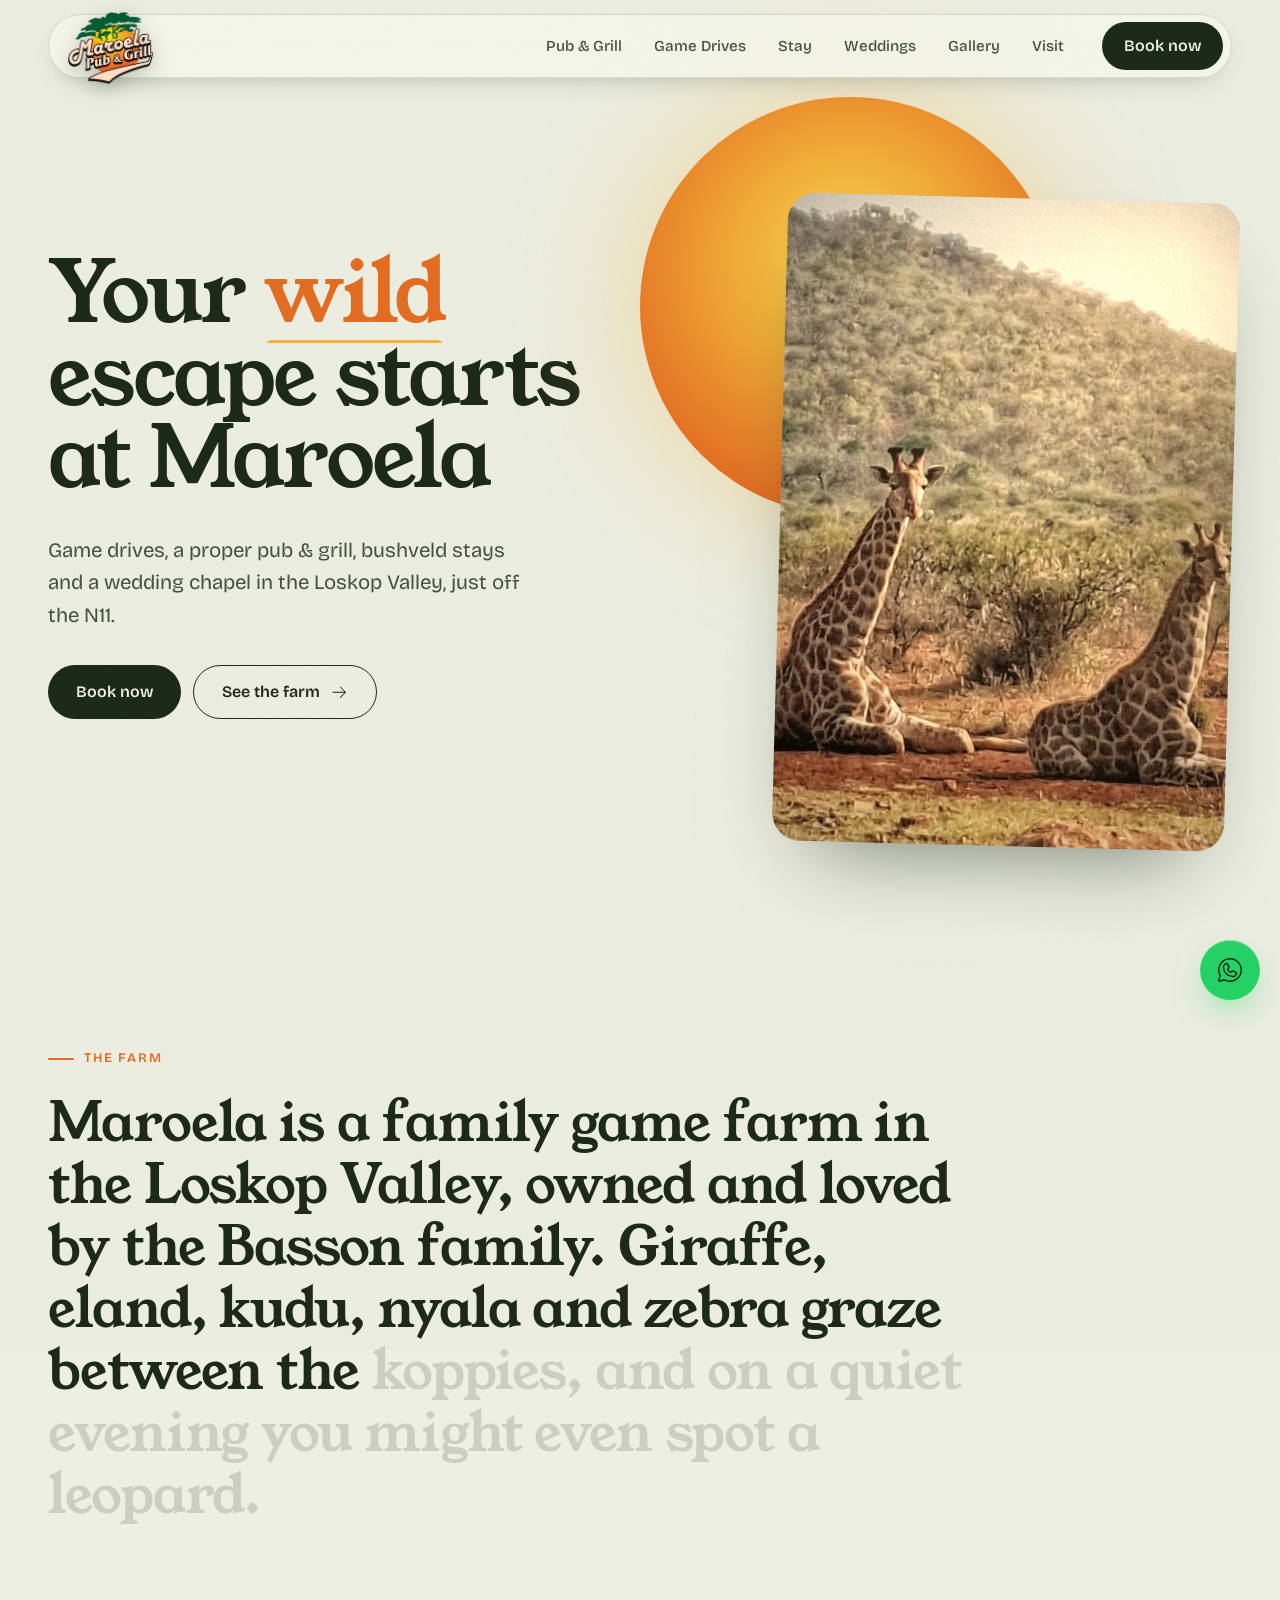
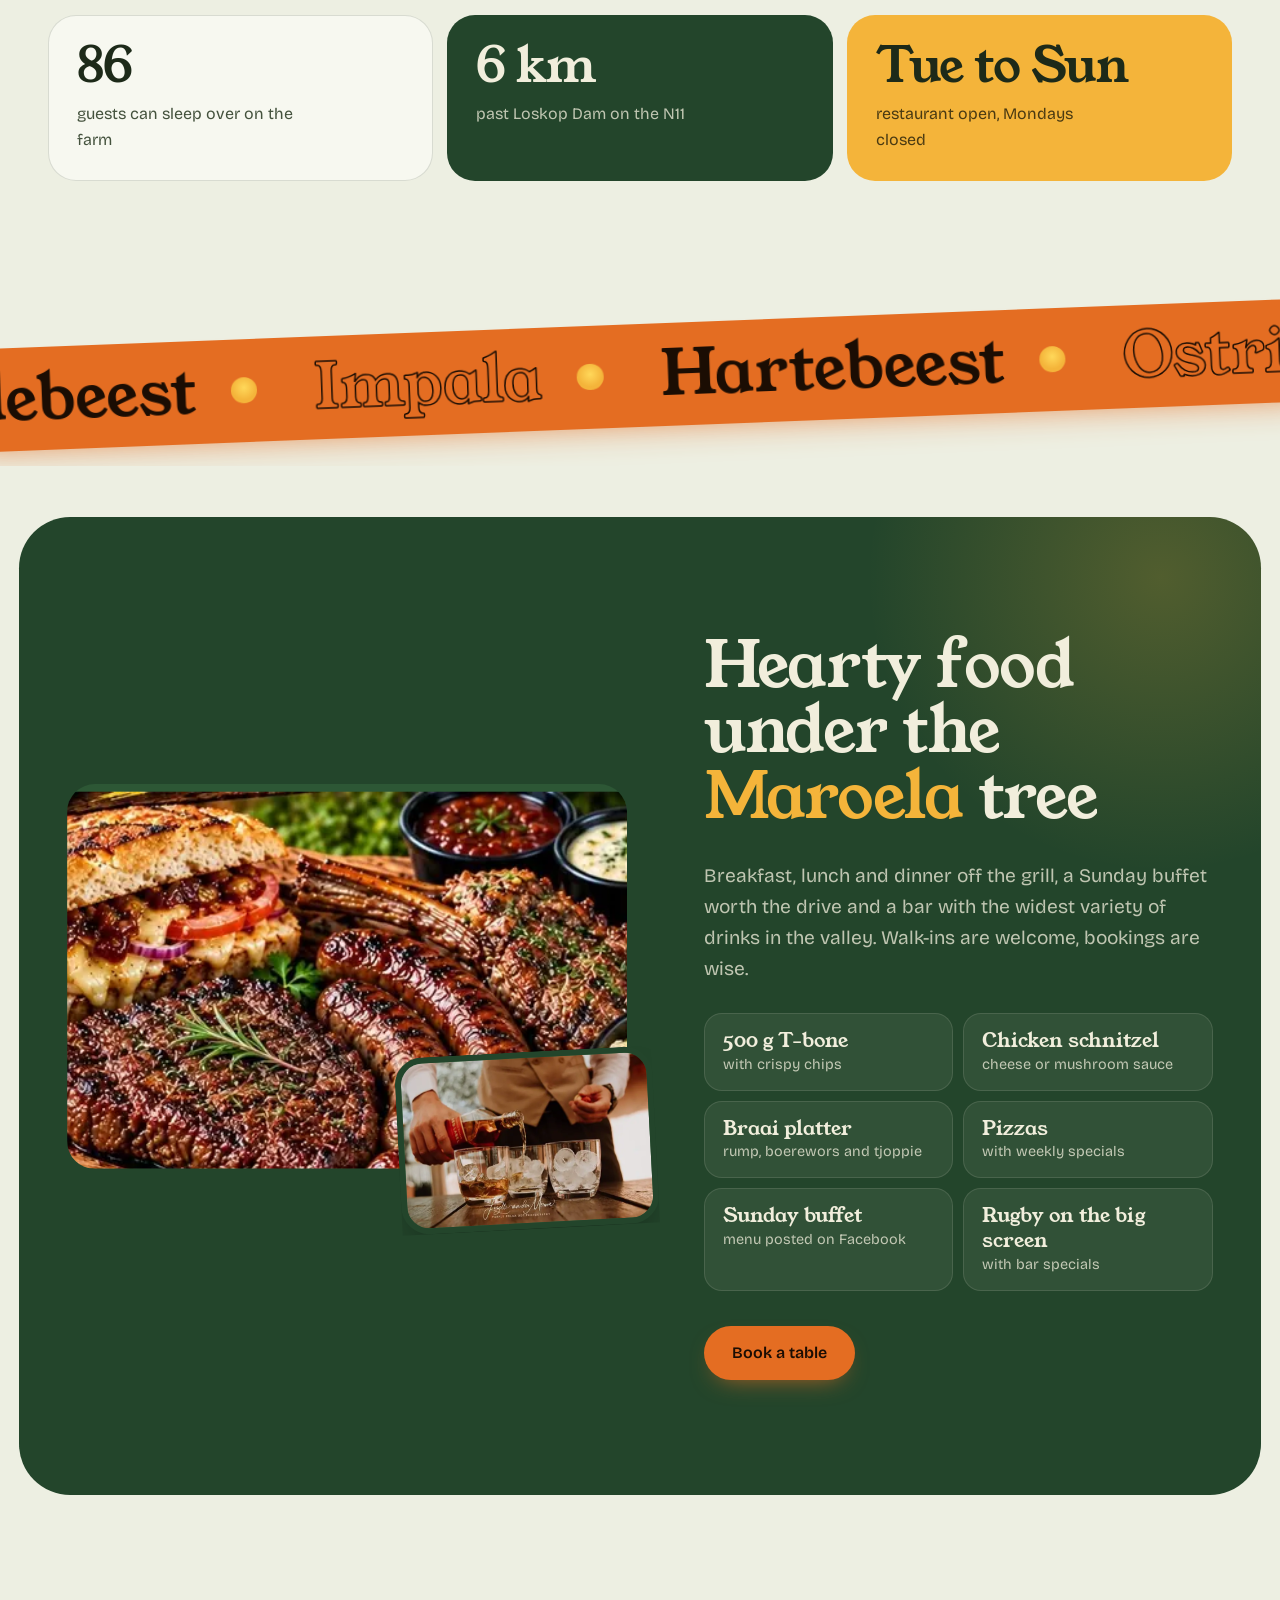
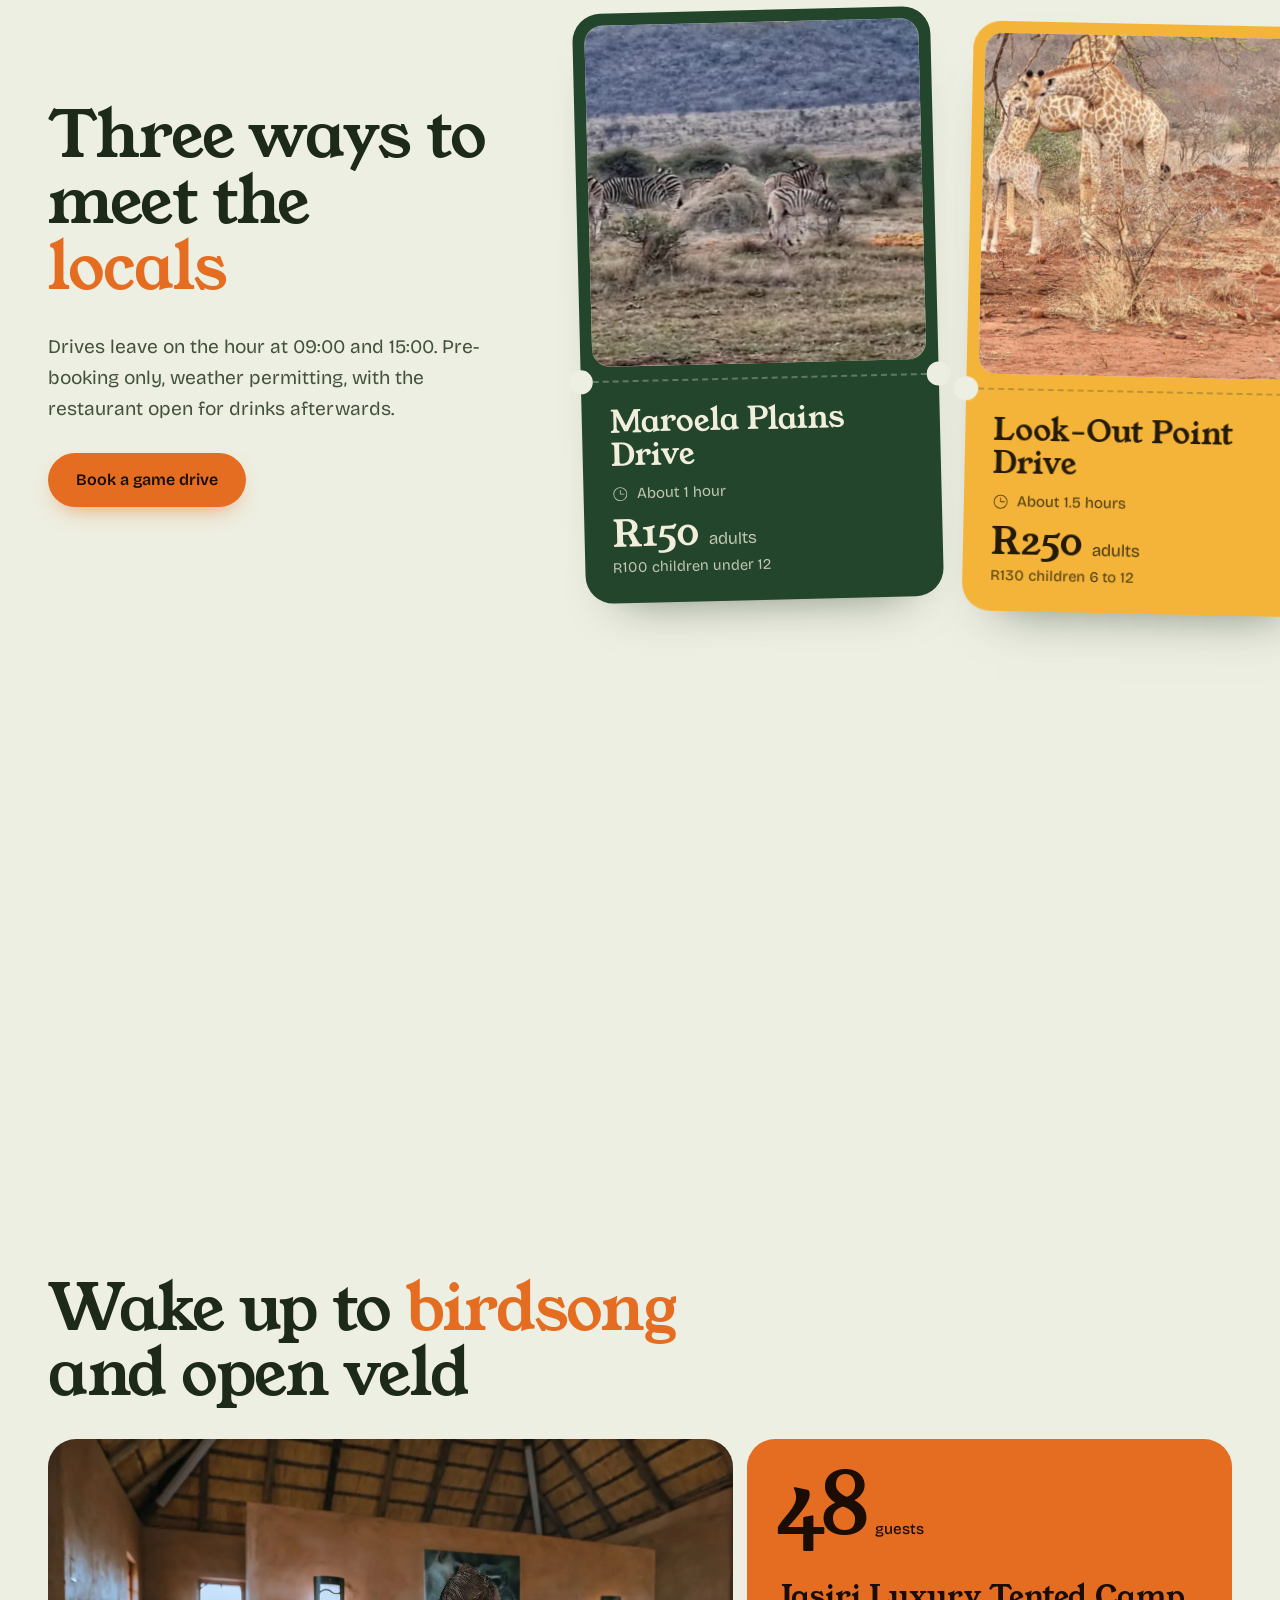
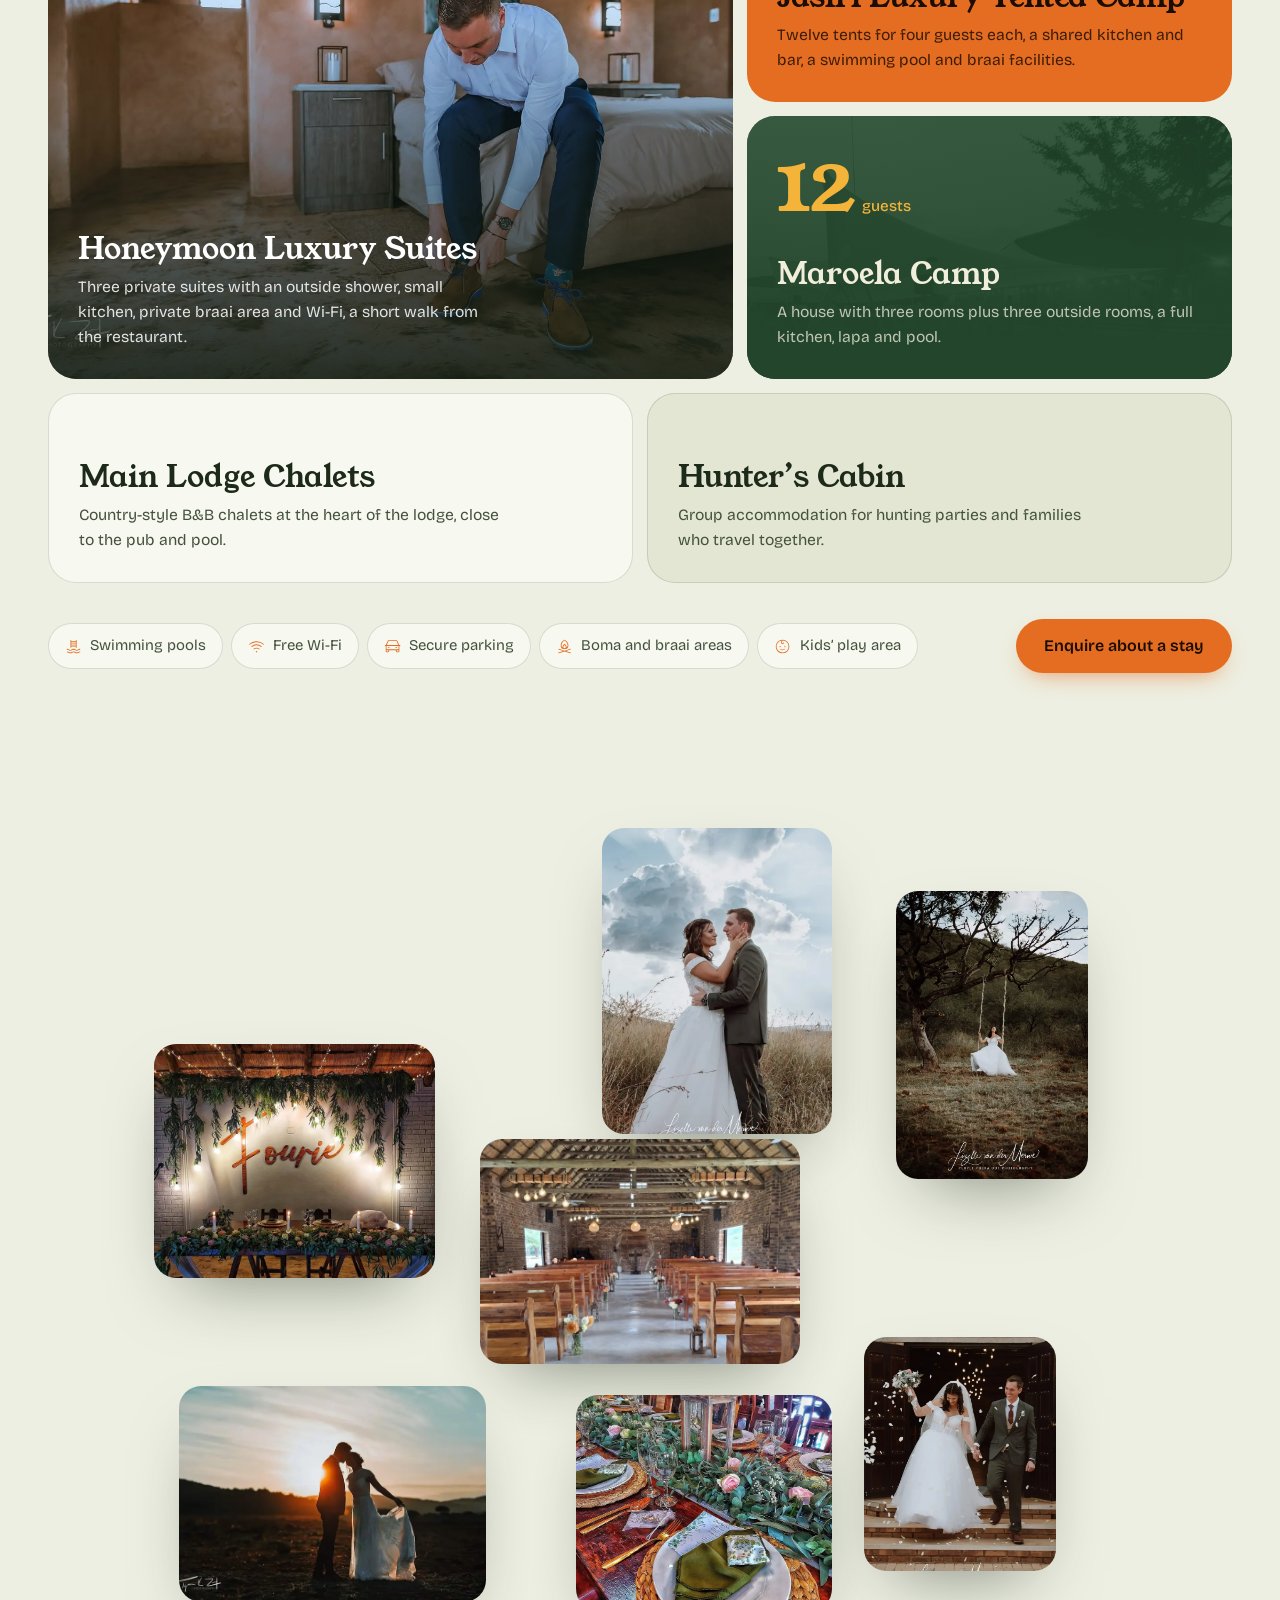
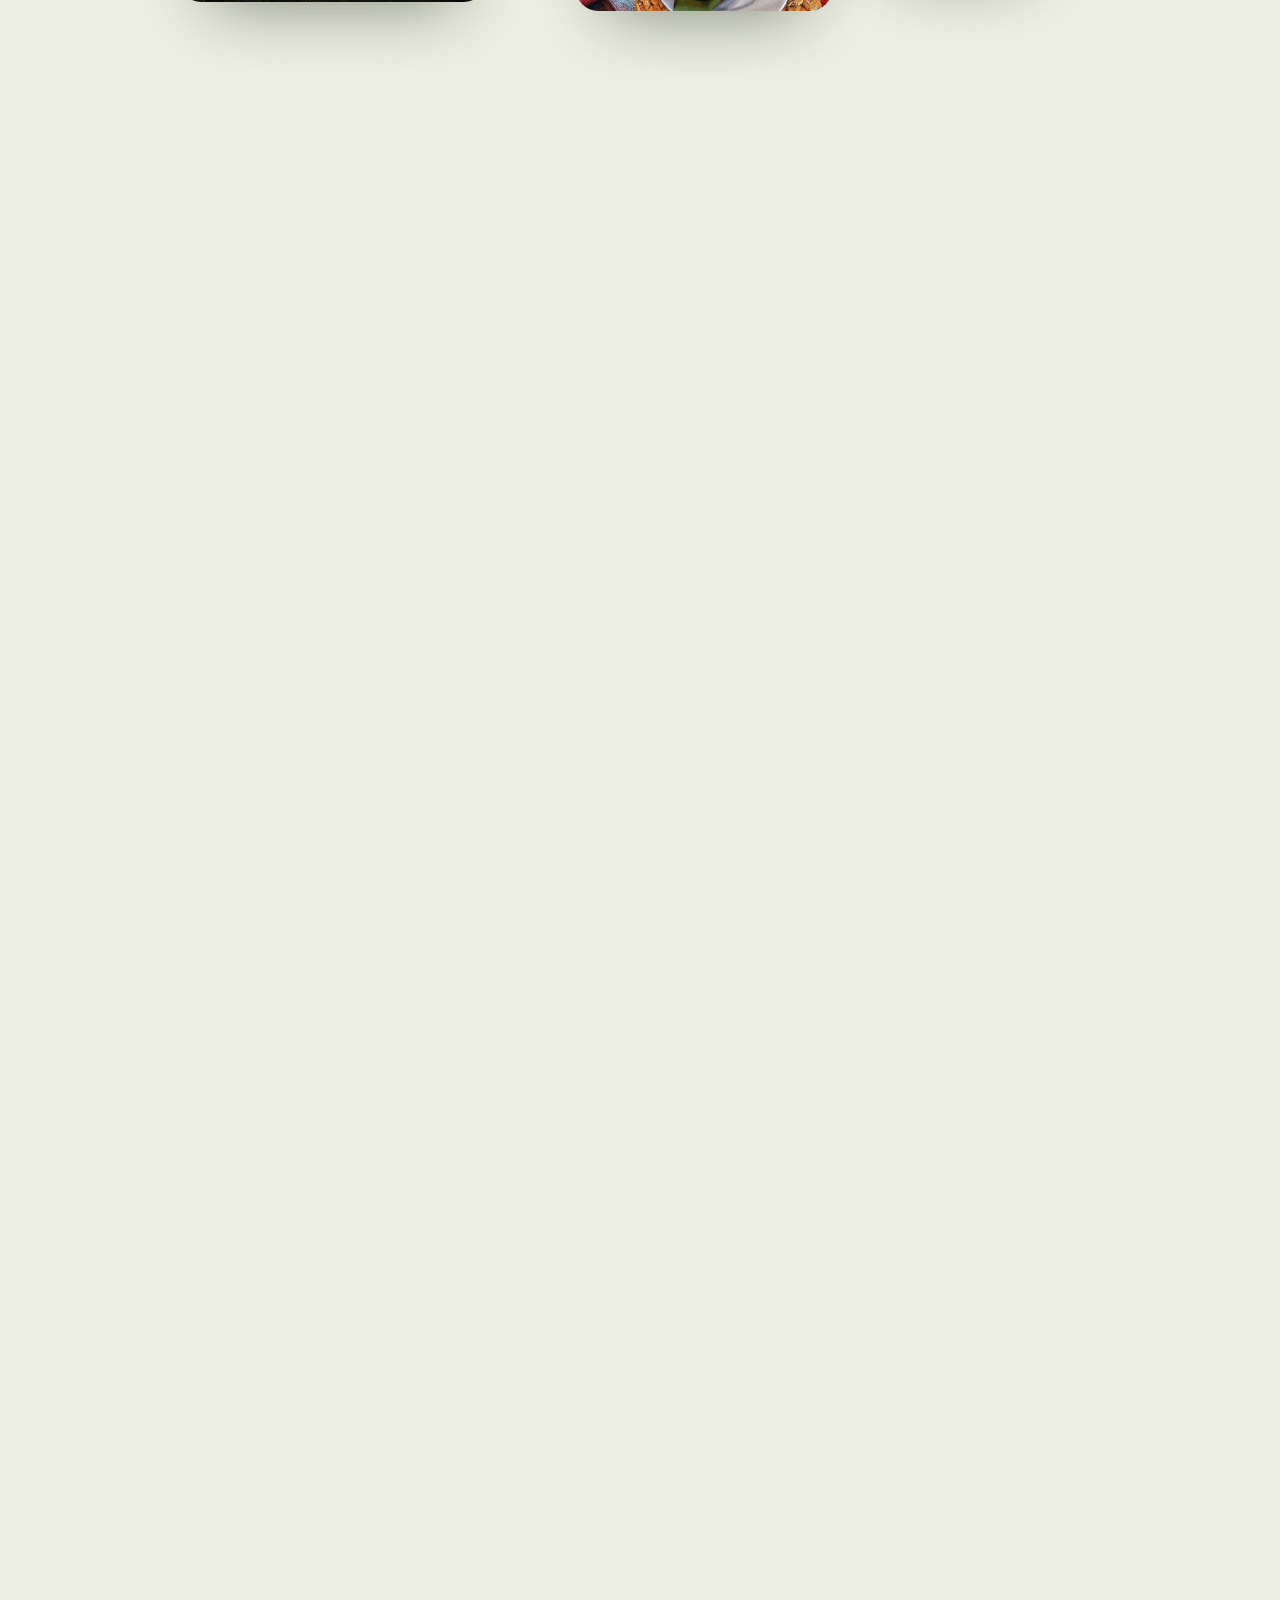
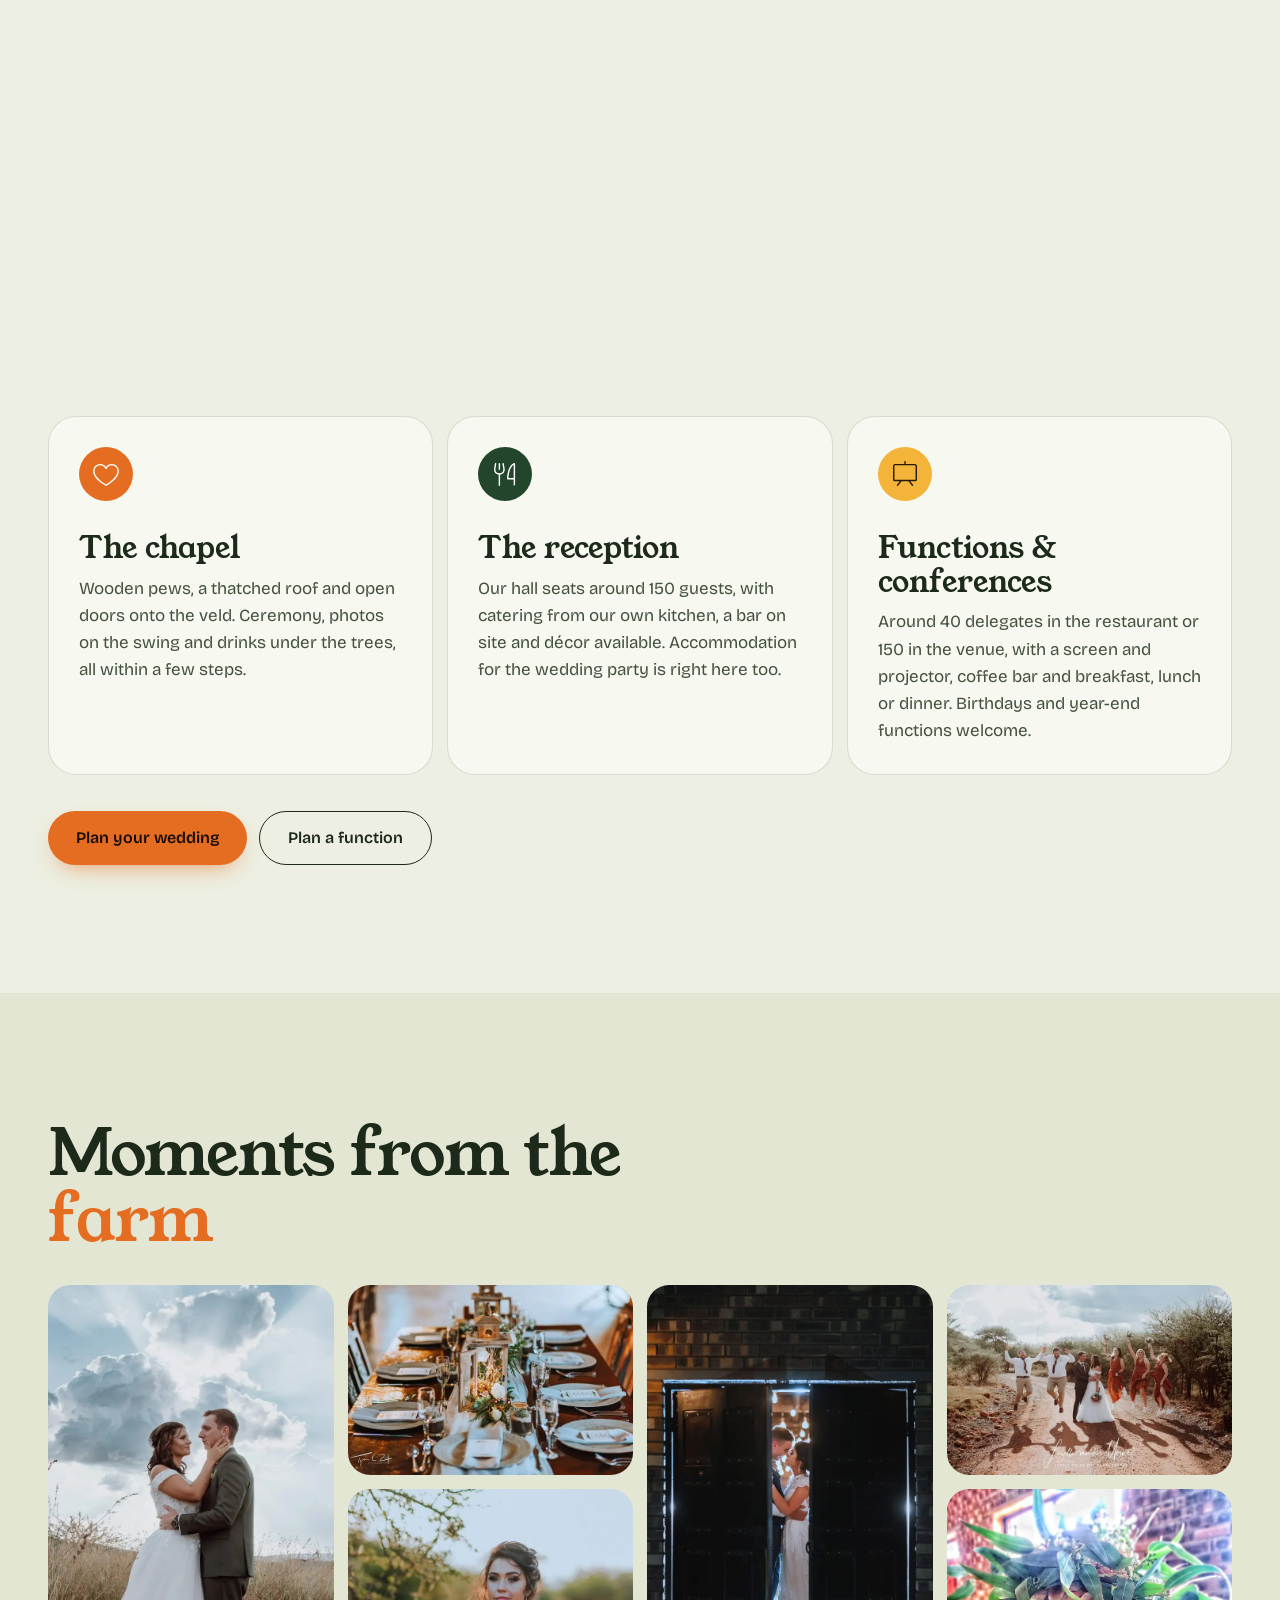
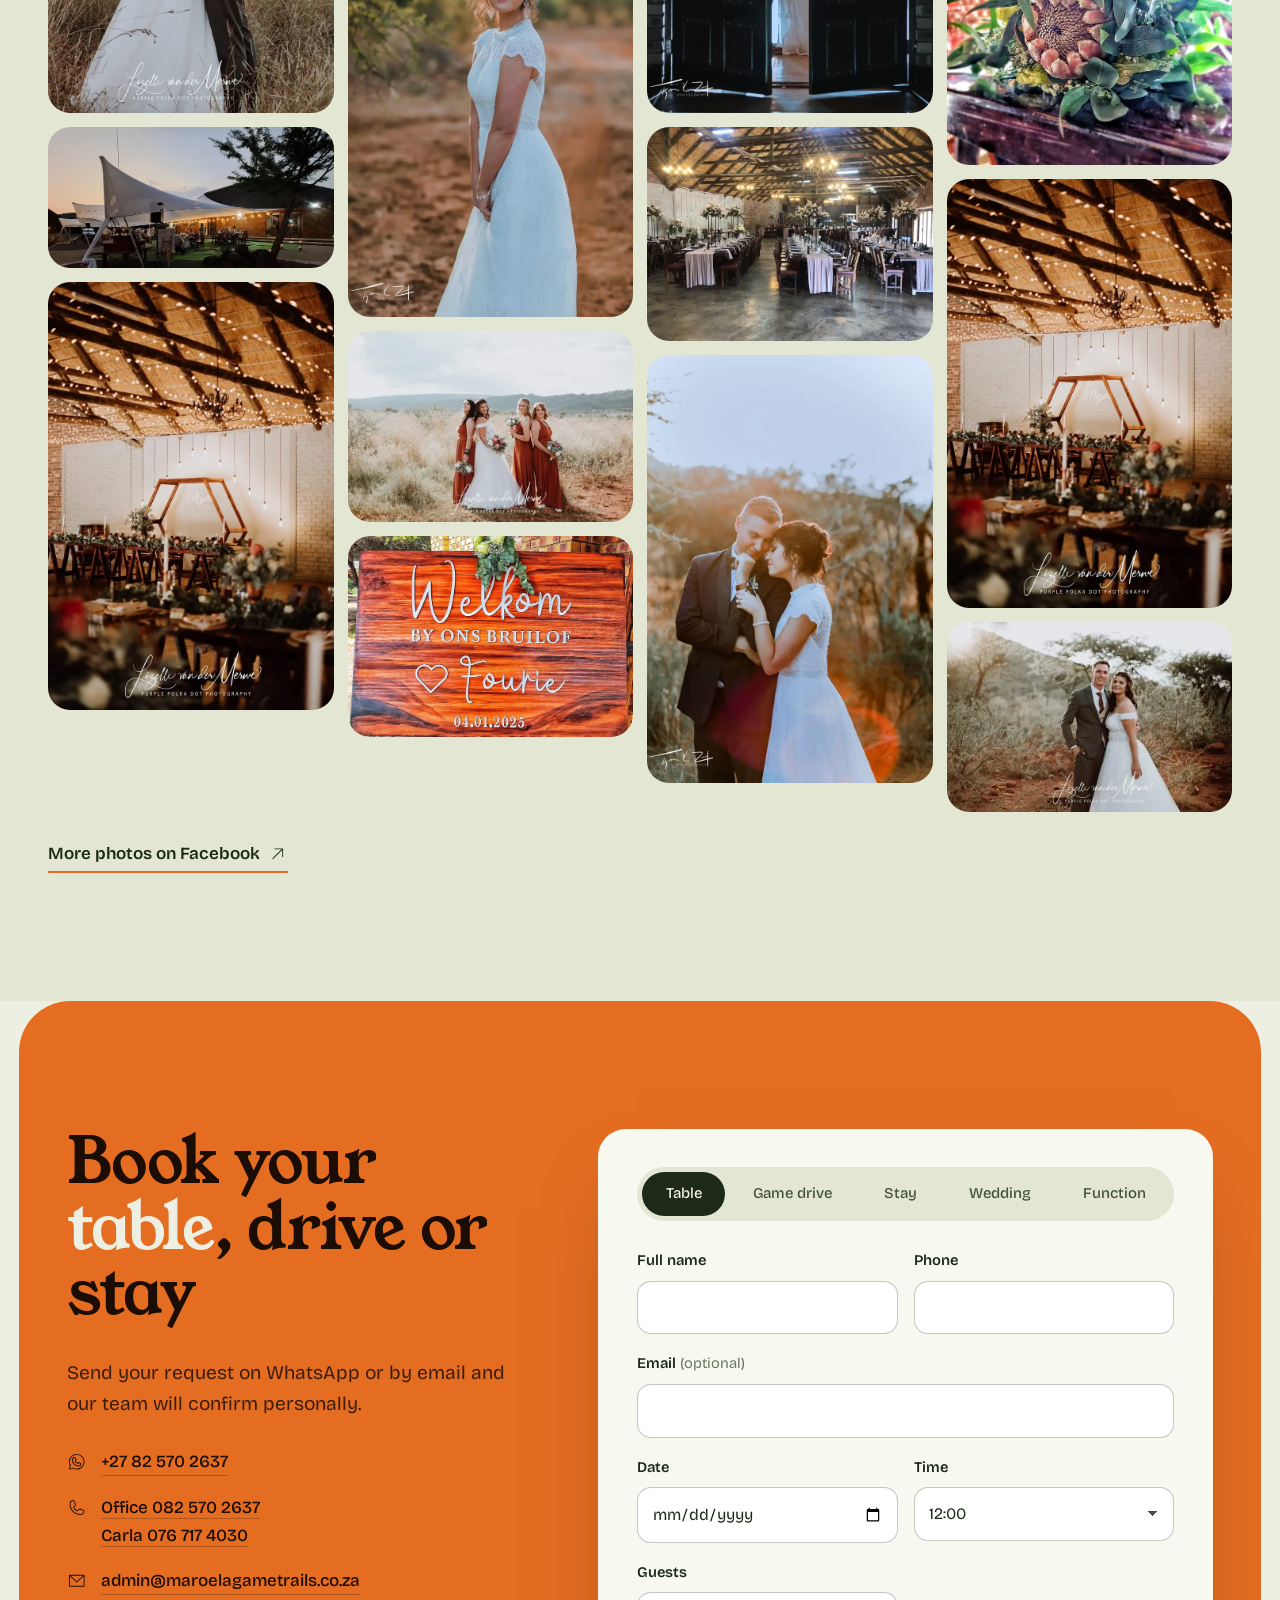
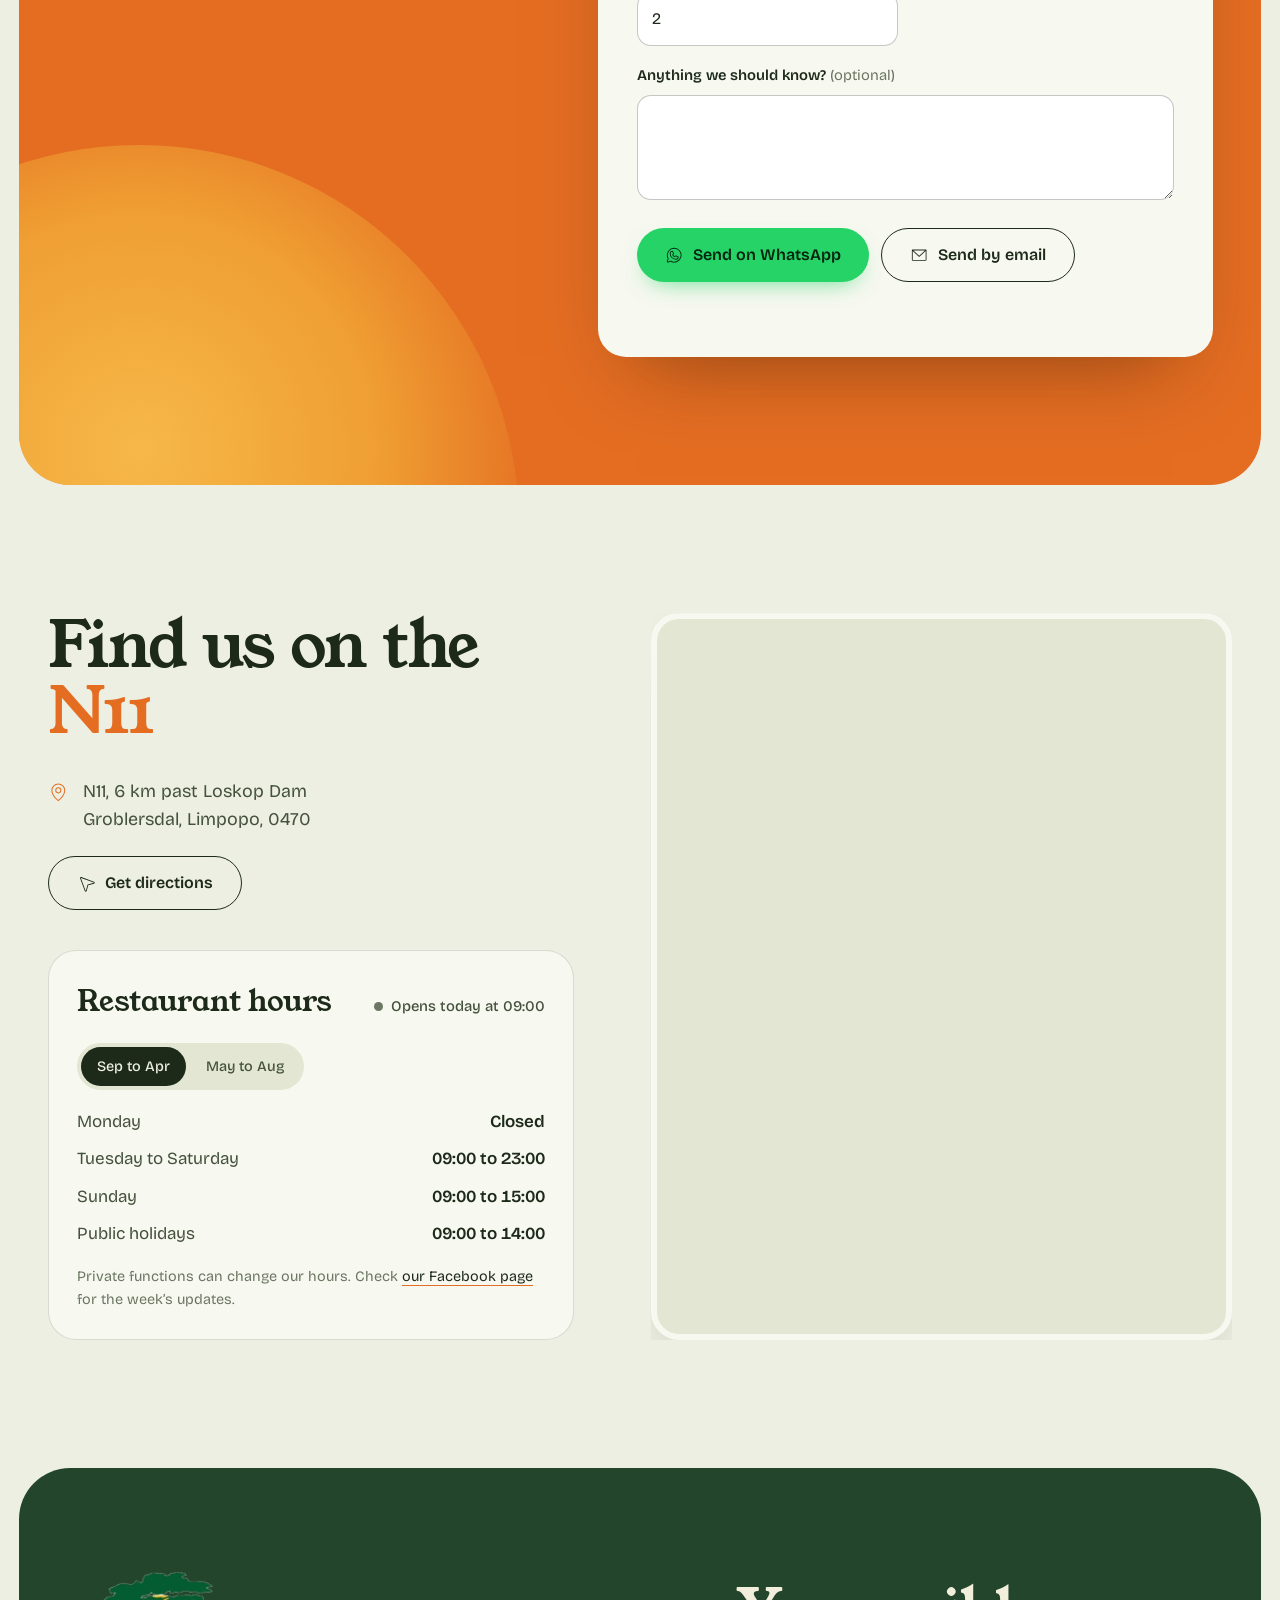
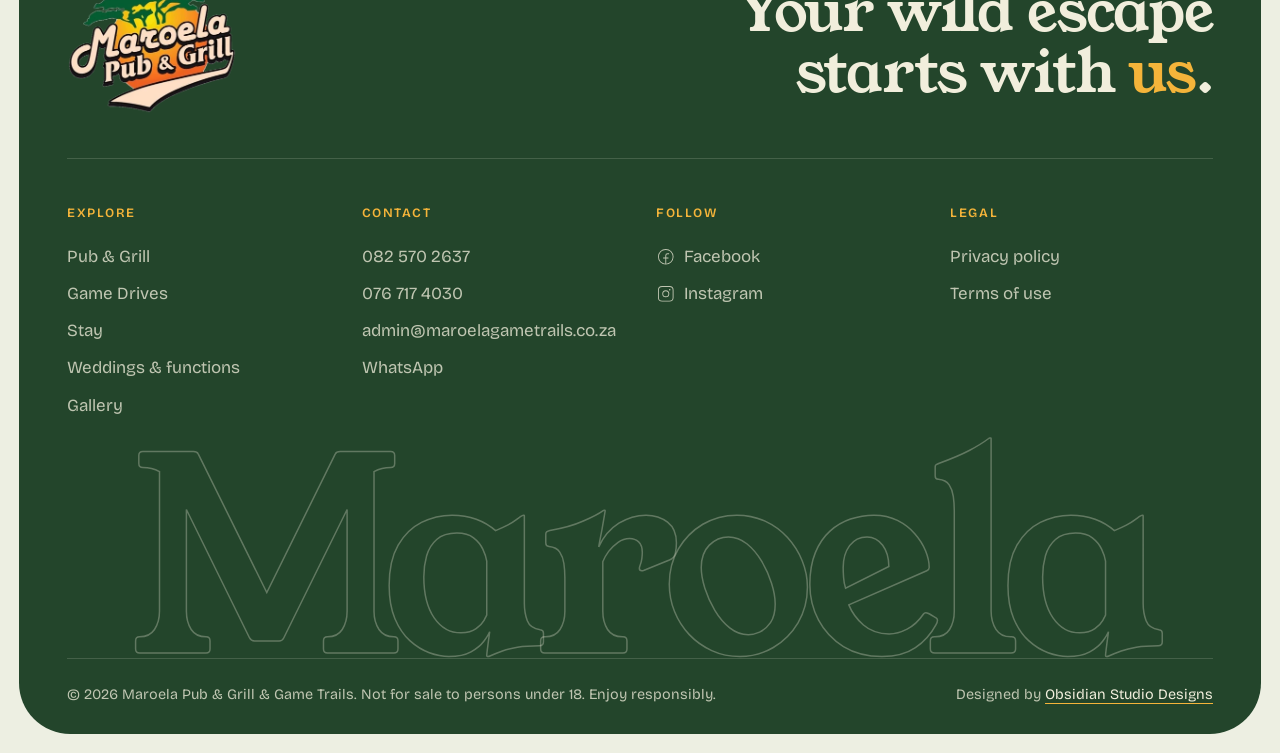
==== commit 5c4f6204: "Restyle Maroela with its own light retro look Swap the dark green theme shared with the other client" ====
--- a/index.html
+++ b/index.html
@@ -6,8 +6,8 @@
   <title>Maroela Pub &amp; Grill &amp; Game Trails | Bushveld Lodge, Restaurant &amp; Wedding Venue, Groblersdal</title>
   <meta name="description" content="Game drives, a family pub &amp; grill, bushveld accommodation and a wedding chapel in the Loskop Valley, 6 km past Loskop Dam on the N11 near Groblersdal, Limpopo. Book on WhatsApp.">
   <meta name="keywords" content="Maroela Pub and Grill, Maroela Game Trails, Groblersdal restaurant, Loskop Valley lodge, Loskop Dam accommodation, wedding venue Limpopo, game drives Groblersdal, conference venue Groblersdal">
-  <meta name="theme-color" content="#0b120d">
-  <meta name="color-scheme" content="dark">
+  <meta name="theme-color" content="#edefe2">
+  <meta name="color-scheme" content="light">
   <meta name="robots" content="index, follow, max-image-preview:large">
   <link rel="canonical" href="https://obsidianstudiodesigns.github.io/Maroela-Pub-Grill-Game-Trails/">
 
@@ -34,10 +34,9 @@
   <link rel="apple-touch-icon" href="apple-touch-icon.png">
   <link rel="manifest" href="site.webmanifest">
 
-  <link rel="preload" href="assets/fonts/cormorant.woff2" as="font" type="font/woff2" crossorigin>
-  <link rel="preload" href="assets/fonts/outfit.woff2" as="font" type="font/woff2" crossorigin>
-  <link rel="preload" href="assets/img/hero-giraffes.webp" as="image" media="(min-width: 700px)">
-  <link rel="preload" href="assets/img/hero-giraffes-m.webp" as="image" media="(max-width: 699px)">
+  <link rel="preload" href="assets/fonts/youngserif.woff2" as="font" type="font/woff2" crossorigin>
+  <link rel="preload" href="assets/fonts/bricolage.woff2" as="font" type="font/woff2" crossorigin>
+  <link rel="preload" href="assets/img/hero-frame.webp" as="image">
   <link rel="stylesheet" href="assets/css/styles.css">
 
   <script type="application/ld+json">
@@ -105,8 +104,8 @@
   <a class="skip" href="#main">Skip to content</a>
 
   <div class="loader" aria-hidden="true">
+    <span class="loader__sun"></span>
     <img class="loader__logo" src="assets/img/logo-360.webp" alt="" width="360" height="305">
-    <span class="loader__bar"><span></span></span>
   </div>
 
   <header class="nav" data-nav>
@@ -146,24 +145,24 @@
   <main id="main">
     <!-- HERO -->
     <section class="hero" id="top">
-      <div class="hero__media" data-hero-media>
-        <picture>
-          <source media="(max-width: 699px)" srcset="assets/img/hero-giraffes-m.webp">
-          <img class="hero__img" src="assets/img/hero-giraffes.webp" alt="Two giraffes resting on red earth below a bushveld koppie at Maroela" width="1890" height="1063" fetchpriority="high" data-hero-img>
-        </picture>
-        <canvas class="hero__gl" data-hero-gl aria-hidden="true"></canvas>
-        <canvas class="hero__dust" data-hero-dust aria-hidden="true"></canvas>
-        <div class="hero__shade"></div>
-      </div>
-      <div class="hero__content wrap">
+      <div class="hero__copy">
         <h1 class="hero__title">
-          <span class="line"><span>Your <em>wild</em> escape</span></span>
-          <span class="line"><span>starts at Maroela</span></span>
+          <span class="line"><span>Your <em>wild</em></span></span>
+          <span class="line"><span>escape starts</span></span>
+          <span class="line"><span>at Maroela</span></span>
         </h1>
         <p class="hero__sub" data-hero-fade>Game drives, a proper pub &amp; grill, bushveld stays and a wedding chapel in the Loskop Valley, just off the N11.</p>
         <div class="hero__ctas" data-hero-fade>
-          <a class="btn btn--accent" href="#book" data-magnetic>Book now</a>
-          <a class="btn btn--ghost" href="#farm">See the farm <svg class="ic"><use href="assets/icons.svg#i-arrow-right"/></svg></a>
+          <a class="btn btn--ink" href="#book" data-magnetic>Book now</a>
+          <a class="btn btn--line" href="#farm">See the farm <svg class="ic"><use href="assets/icons.svg#i-arrow-right"/></svg></a>
+        </div>
+      </div>
+      <div class="hero__visual">
+        <span class="hero__sun" data-hero-sun aria-hidden="true"></span>
+        <div class="hero__frame" data-hero-media>
+          <img class="hero__img" src="assets/img/hero-frame.webp" alt="Two giraffes resting on red earth below a bushveld koppie at Maroela" width="1020" height="1275" fetchpriority="high" data-hero-img>
+          <canvas class="hero__gl" data-hero-gl aria-hidden="true"></canvas>
+          <canvas class="hero__dust" data-hero-dust aria-hidden="true"></canvas>
         </div>
       </div>
     </section>
@@ -180,8 +179,10 @@
         </dl>
       </div>
       <div class="marquee" aria-label="Wildlife on the farm" data-marquee>
+        <div class="marquee__tape">
         <div class="marquee__track">
           <span>Giraffe</span><span class="o">Eland</span><span>Oryx</span><span class="o">Kudu</span><span>Nyala</span><span class="o">Zebra</span><span>Blue Wildebeest</span><span class="o">Impala</span><span>Hartebeest</span><span class="o">Ostrich</span><span>Warthog</span><span class="o">Leopard</span>
+        </div>
         </div>
       </div>
     </section>
@@ -332,7 +333,7 @@
       </div>
       <div class="wrap venue__cta" data-reveal>
         <a class="btn btn--accent" href="#book" data-book="wedding" data-magnetic>Plan your wedding</a>
-        <a class="btn btn--ghost" href="#book" data-book="function">Plan a function</a>
+        <a class="btn btn--line" href="#book" data-book="function">Plan a function</a>
       </div>
     </section>
 
@@ -436,7 +437,7 @@
 
           <div class="form__actions">
             <button class="btn btn--accent" type="submit" value="whatsapp" data-magnetic><svg class="ic"><use href="assets/icons.svg#i-whatsapp-logo"/></svg>Send on WhatsApp</button>
-            <button class="btn btn--ghost" type="submit" value="email"><svg class="ic"><use href="assets/icons.svg#i-envelope-simple"/></svg>Send by email</button>
+            <button class="btn btn--line" type="submit" value="email"><svg class="ic"><use href="assets/icons.svg#i-envelope-simple"/></svg>Send by email</button>
           </div>
           <p class="form__note" data-form-note role="status"></p>
         </form>
@@ -452,7 +453,7 @@
             <svg class="ic"><use href="assets/icons.svg#i-map-pin"/></svg>
             <span>N11, 6 km past Loskop Dam<br>Groblersdal, Limpopo, 0470</span>
           </address>
-          <a class="btn btn--ghost" href="https://www.google.com/maps/dir/?api=1&amp;destination=Maroela+Game+Trails+Groblersdal" target="_blank" rel="noopener"><svg class="ic"><use href="assets/icons.svg#i-navigation-arrow"/></svg>Get directions</a>
+          <a class="btn btn--line" href="https://www.google.com/maps/dir/?api=1&amp;destination=Maroela+Game+Trails+Groblersdal" target="_blank" rel="noopener"><svg class="ic"><use href="assets/icons.svg#i-navigation-arrow"/></svg>Get directions</a>
 
           <div class="hours" data-hours>
             <div class="hours__head">
@@ -511,6 +512,7 @@
           <a href="privacy.html">Privacy policy</a><a href="terms.html">Terms of use</a>
         </div>
       </div>
+      <p class="footer__word" aria-hidden="true">Maroela</p>
       <div class="footer__bottom">
         <p>&copy; <span data-year>2026</span> Maroela Pub &amp; Grill &amp; Game Trails. Not for sale to persons under 18. Enjoy responsibly.</p>
         <p>Designed by <a href="https://obsidianstudiodesigns.co.za/" target="_blank" rel="noopener">Obsidian Studio Designs</a></p>
--- a/assets/css/styles.css
+++ b/assets/css/styles.css
@@ -1,90 +1,94 @@
 /* Maroela Pub & Grill & Game Trails
-   Theme: dark only (the brand lives in deep bushveld green), one accent: sunset orange from the logo.
-   Shape rule: buttons and pills are full-pill, media and panels use --r (14px), inputs use --r-sm (10px).
-   Z-index scale: content 1, nav 50, menu 60, wa-float 55, lightbox 80, loader 90, grain 100. */
-
-@font-face { font-family: "Cormorant"; src: url("../fonts/cormorant.woff2") format("woff2"); font-weight: 300 700; font-style: normal; font-display: swap; }
-@font-face { font-family: "Cormorant"; src: url("../fonts/cormorant-italic.woff2") format("woff2"); font-weight: 300 700; font-style: italic; font-display: swap; }
-@font-face { font-family: "Outfit"; src: url("../fonts/outfit.woff2") format("woff2"); font-weight: 300 700; font-style: normal; font-display: swap; }
+   Direction: sun-warmed retro country pub, taken from the Maroela logo (leaf-green tree, sunset disc, chunky lettering).
+   Light page on sage paper with deliberate colour blocks (leaf green, sunset orange) as the story moves through the farm.
+   Accent: sunset orange. Highlight: sun yellow, mostly inside the green blocks.
+   Shape rule: buttons and chips are full pills, photos and panels use --r (28px), inputs use --r-sm (14px).
+   Z-index scale: content 1, nav 50, menu 45, wa-float 55, lightbox 80, loader 90, grain 100. */
+
+@font-face { font-family: "Young Serif"; src: url("../fonts/youngserif.woff2") format("woff2"); font-weight: 400; font-style: normal; font-display: swap; }
+@font-face { font-family: "Bricolage"; src: url("../fonts/bricolage.woff2") format("woff2"); font-weight: 200 800; font-stretch: 75% 100%; font-style: normal; font-display: swap; }
 
 :root {
-  --bg: #0b120d;
-  --bg-2: #0f1812;
-  --surface: #142018;
-  --surface-2: #1b2a20;
-  --line: rgba(233, 227, 209, 0.12);
-  --line-2: rgba(233, 227, 209, 0.22);
-  --text: #e9e3d1;
-  --text-2: rgba(233, 227, 209, 0.74);
-  --muted: #9da493;
-  --accent: #ec8a2f;
-  --accent-ink: #1a0e03;
-  --accent-soft: rgba(236, 138, 47, 0.14);
-  --r: 14px;
-  --r-sm: 10px;
+  --paper: #edefe2;
+  --paper-2: #e2e6d2;
+  --card: #f7f8f0;
+  --ink: #1d2a19;
+  --ink-2: #44523d;
+  --muted: #6b7762;
+  --line: rgba(29, 42, 25, 0.14);
+  --line-2: rgba(29, 42, 25, 0.26);
+  --leaf: #23452b;
+  --leaf-2: #2d5735;
+  --on-leaf: #f1eedc;
+  --on-leaf-2: rgba(241, 238, 220, 0.76);
+  --orange: #e46d22;
+  --sun: #f4b43a;
+  --r: 28px;
+  --r-sm: 14px;
   --wrap: 1320px;
   --gutter: clamp(16px, 4vw, 48px);
-  --nav-h: 76px;
+  --nav-h: 92px;
   --ease: cubic-bezier(0.16, 1, 0.3, 1);
-  --serif: "Cormorant", "Cormorant Garamond", Georgia, serif;
-  --sans: "Outfit", system-ui, -apple-system, "Segoe UI", sans-serif;
-  color-scheme: dark;
+  --display: "Young Serif", Georgia, serif;
+  --sans: "Bricolage", system-ui, -apple-system, "Segoe UI", sans-serif;
+  color-scheme: light;
 }
 
 *, *::before, *::after { box-sizing: border-box; }
-html { -webkit-text-size-adjust: 100%; scroll-behavior: auto; }
+html { -webkit-text-size-adjust: 100%; }
 body {
   margin: 0;
-  background: var(--bg);
-  color: var(--text);
+  background: var(--paper);
+  color: var(--ink);
   font-family: var(--sans);
-  font-weight: 300;
+  font-weight: 400;
   font-size: 17px;
   line-height: 1.6;
   -webkit-font-smoothing: antialiased;
-  text-rendering: optimizeLegibility;
   overflow-x: hidden;
 }
 body.is-locked { overflow: hidden; }
-/* film grain: fixed and pointer-events-none so it never repaints with scroll */
+/* paper grain, fixed so it never repaints with scroll */
 body::after {
   content: "";
   position: fixed; inset: -50%;
-  z-index: 100;
-  pointer-events: none;
-  opacity: 0.06;
-  background-image: url("data:image/svg+xml;utf8,<svg xmlns='http://www.w3.org/2000/svg' width='160' height='160'><filter id='n'><feTurbulence type='fractalNoise' baseFrequency='0.9' numOctaves='3' stitchTiles='stitch'/></filter><rect width='100%' height='100%' filter='url(%23n)'/></svg>");
+  z-index: 100; pointer-events: none;
+  opacity: 0.07; mix-blend-mode: multiply;
+  background-image: url("data:image/svg+xml;utf8,<svg xmlns='http://www.w3.org/2000/svg' width='160' height='160'><filter id='n'><feTurbulence type='fractalNoise' baseFrequency='0.85' numOctaves='3' stitchTiles='stitch'/></filter><rect width='100%' height='100%' filter='url(%23n)'/></svg>");
 }
 img { display: block; max-width: 100%; height: auto; }
 a { color: inherit; text-decoration: none; }
 button { font: inherit; color: inherit; background: none; border: 0; cursor: pointer; }
-em { font-style: italic; }
-::selection { background: var(--accent); color: var(--accent-ink); }
-:focus-visible { outline: 2px solid var(--accent); outline-offset: 3px; border-radius: 4px; }
+em { font-style: normal; }
+::selection { background: var(--orange); color: #fff; }
+:focus-visible { outline: 2px solid var(--orange); outline-offset: 3px; border-radius: 6px; }
 
 .wrap { width: 100%; max-width: var(--wrap); margin-inline: auto; padding-inline: var(--gutter); }
-.skip { position: absolute; left: -999px; top: 8px; z-index: 200; background: var(--accent); color: var(--accent-ink); padding: 10px 16px; border-radius: 999px; }
+.skip { position: absolute; left: -999px; top: 8px; z-index: 200; background: var(--ink); color: var(--paper); padding: 10px 16px; border-radius: 999px; }
 .skip:focus { left: 8px; }
-
 .ic { width: 1.15em; height: 1.15em; flex: none; fill: currentColor; }
-.ic--lg { width: 34px; height: 34px; color: var(--accent); }
+.ic--lg { width: 30px; height: 30px; }
 
 /* ---------- type ---------- */
 .h2 {
-  font-family: var(--serif);
-  font-weight: 500;
-  font-size: clamp(2.4rem, 1.4rem + 3.6vw, 4.6rem);
-  line-height: 1.04;
-  letter-spacing: -0.01em;
-  margin: 0 0 0.45em;
-  max-width: 15ch;
-}
-.h2 em { font-weight: 500; color: var(--accent); padding-bottom: 0.06em; display: inline-block; line-height: 1.1; }
-.h2--xl { font-size: clamp(2.8rem, 1.2rem + 5.4vw, 6.4rem); max-width: 12ch; }
-.lede { font-size: clamp(1.05rem, 0.98rem + 0.3vw, 1.22rem); color: var(--text-2); max-width: 46ch; margin: 0 0 1.8rem; }
-.eyebrow { font-size: 0.78rem; letter-spacing: 0.2em; text-transform: uppercase; color: var(--accent); margin: 0 0 1.6rem; font-weight: 500; }
-
-/* word mask for split headings (JS wraps each word) */
+  font-family: var(--display);
+  font-weight: 400;
+  font-size: clamp(2.3rem, 1.3rem + 3.4vw, 4.4rem);
+  line-height: 1.02;
+  letter-spacing: -0.02em;
+  margin: 0 0 0.5em;
+  max-width: 16ch;
+}
+.h2 em { color: var(--orange); display: inline-block; }
+.h2--xl { font-size: clamp(2.8rem, 1.2rem + 5.2vw, 6.2rem); max-width: 12ch; }
+.lede { font-size: clamp(1.05rem, 0.98rem + 0.3vw, 1.2rem); color: var(--ink-2); max-width: 46ch; margin: 0 0 1.8rem; }
+.eyebrow {
+  display: inline-flex; align-items: center; gap: 10px;
+  font-size: 0.82rem; font-weight: 600; letter-spacing: 0.14em; text-transform: uppercase;
+  color: var(--orange); margin: 0 0 1.4rem;
+}
+.eyebrow::before { content: ""; width: 26px; height: 2px; background: currentColor; border-radius: 2px; }
+
 .sw { display: inline-block; overflow: hidden; vertical-align: top; padding-bottom: 0.14em; margin-bottom: -0.14em; }
 .sw > span { display: inline-block; }
 
@@ -92,206 +96,281 @@
 .btn {
   --bx: 0px; --by: 0px;
   position: relative;
-  display: inline-flex; align-items: center; gap: 0.6em;
-  height: 52px; padding: 0 26px;
+  display: inline-flex; align-items: center; justify-content: center; gap: 0.6em;
+  height: 54px; padding: 0 28px;
   border-radius: 999px;
-  font-weight: 500; font-size: 0.98rem; letter-spacing: 0.01em;
+  font-weight: 600; font-size: 1rem;
   white-space: nowrap;
   transform: translate(var(--bx), var(--by));
-  transition: transform 0.5s var(--ease), background-color 0.35s var(--ease), color 0.35s var(--ease), border-color 0.35s var(--ease);
+  transition: transform 0.5s var(--ease), background-color 0.3s, color 0.3s, border-color 0.3s, box-shadow 0.4s var(--ease);
   isolation: isolate; overflow: hidden;
 }
 .btn:active { transform: translate(var(--bx), var(--by)) scale(0.97); }
-.btn--accent { background: var(--accent); color: var(--accent-ink); }
-.btn--accent::before {
-  content: ""; position: absolute; inset: 0; z-index: -1;
-  background: #f6a65a;
-  transform: translateY(101%); border-radius: inherit;
-  transition: transform 0.55s var(--ease);
-}
-.btn--accent:hover::before { transform: translateY(0); }
-.btn--ghost { border: 1px solid var(--line-2); color: var(--text); background: rgba(11, 18, 13, 0.25); backdrop-filter: blur(8px); -webkit-backdrop-filter: blur(8px); }
-.btn--ghost:hover { border-color: var(--text); background: rgba(233, 227, 209, 0.08); }
-.btn--ghost .ic { transition: transform 0.45s var(--ease); }
-.btn--ghost:hover .ic { transform: translateX(3px); }
-
-/* ---------- loader ---------- */
+.btn::before { content: ""; position: absolute; inset: 0; z-index: -1; border-radius: inherit; transform: translateY(101%); transition: transform 0.55s var(--ease); }
+.btn:hover::before { transform: translateY(0); }
+.btn--ink { background: var(--ink); color: var(--paper); }
+.btn--ink::before { background: var(--orange); }
+.btn--accent { background: var(--orange); color: #1b0d03; box-shadow: 0 10px 24px -12px rgba(228, 109, 34, 0.8); }
+.btn--accent::before { background: var(--sun); }
+.btn--line { border: 1.5px solid currentColor; color: var(--ink); }
+.btn--line::before { background: var(--ink); }
+.btn--line:hover { color: var(--paper); }
+.dine .btn--line { color: var(--on-leaf); }
+.dine .btn--line::before { background: var(--on-leaf); }
+.dine .btn--line:hover { color: var(--leaf); }
+.btn--line .ic { transition: transform 0.45s var(--ease); }
+.btn--line:hover .ic { transform: translateX(3px); }
+
+/* ---------- loader: the logo sun rises ---------- */
 .loader {
   position: fixed; inset: 0; z-index: 90;
-  display: grid; place-items: center; align-content: center; gap: 28px;
-  background: var(--bg);
-}
-.loader__logo { width: 150px; opacity: 0; transform: translateY(10px) scale(0.96); animation: loader-in 0.9s var(--ease) 0.1s forwards; }
-.loader__bar { width: 140px; height: 1px; background: var(--line); overflow: hidden; }
-.loader__bar span { display: block; height: 100%; width: 100%; background: var(--accent); transform: scaleX(0); transform-origin: left; animation: loader-bar 1.6s var(--ease) forwards; }
+  display: grid; place-items: center;
+  background: var(--leaf);
+  overflow: hidden;
+  animation: loader-out 0.6s ease 4.5s forwards;
+}
+.loader__sun {
+  position: absolute; width: min(70vmin, 520px); aspect-ratio: 1; border-radius: 50%;
+  background: radial-gradient(circle at 50% 38%, #ffd85a 0%, var(--sun) 32%, var(--orange) 78%);
+  transform: translateY(75vh);
+  animation: sun-rise 1.6s var(--ease) 0.1s forwards;
+}
+.loader__logo { position: relative; width: 170px; opacity: 0; transform: translateY(14px) scale(0.94); animation: loader-in 0.9s var(--ease) 0.5s forwards; filter: drop-shadow(0 12px 30px rgba(0, 0, 0, 0.25)); }
+@keyframes sun-rise { to { transform: translateY(0); } }
 @keyframes loader-in { to { opacity: 1; transform: none; } }
-@keyframes loader-bar { to { transform: scaleX(0.85); } }
-/* failsafe: the loader clears itself even if scripts never run */
-.loader { animation: loader-out 0.6s ease 4.5s forwards; }
 @keyframes loader-out { to { opacity: 0; visibility: hidden; } }
 
-/* ---------- nav ---------- */
+/* ---------- nav: floating pill ---------- */
 .nav {
-  position: fixed; inset: 0 0 auto; z-index: 50;
-  height: var(--nav-h);
-  display: flex; align-items: center; gap: 32px;
-  padding: 0 var(--gutter);
-  transition: transform 0.6s var(--ease), background-color 0.4s ease, border-color 0.4s ease;
-  border-bottom: 1px solid transparent;
-}
-.nav.is-scrolled { background: rgba(11, 18, 13, 0.72); backdrop-filter: blur(16px) saturate(140%); -webkit-backdrop-filter: blur(16px) saturate(140%); border-bottom-color: var(--line); }
-.nav.is-hidden { transform: translateY(-100%); }
-.nav__brand img { height: 62px; width: auto; filter: drop-shadow(0 4px 14px rgba(0,0,0,0.35)); transition: transform 0.5s var(--ease); }
-.nav__brand:hover img { transform: rotate(-3deg) scale(1.04); }
-.nav__links { display: flex; gap: 30px; margin-left: auto; }
-.nav__links a { position: relative; font-size: 0.95rem; font-weight: 400; color: var(--text-2); transition: color 0.3s; padding: 6px 0; }
-.nav__links a::after { content: ""; position: absolute; left: 0; right: 0; bottom: 0; height: 1px; background: var(--accent); transform: scaleX(0); transform-origin: right; transition: transform 0.5s var(--ease); }
-.nav__links a:hover, .nav__links a.is-active { color: var(--text); }
-.nav__links a:hover::after, .nav__links a.is-active::after { transform: scaleX(1); transform-origin: left; }
-.nav__cta { height: 44px; padding: 0 22px; }
-.nav__toggle { display: none; width: 46px; height: 46px; margin-left: auto; border-radius: 999px; border: 1px solid var(--line-2); position: relative; background: rgba(11,18,13,0.35); backdrop-filter: blur(8px); -webkit-backdrop-filter: blur(8px); }
-.nav__toggle span { position: absolute; left: 13px; right: 13px; height: 1.5px; background: var(--text); transition: transform 0.5s var(--ease); }
+  position: fixed; z-index: 50;
+  top: 14px; left: 50%;
+  width: calc(100% - 2 * var(--gutter)); max-width: 1224px;
+  height: 64px;
+  transform: translateX(-50%);
+  display: flex; align-items: center; gap: 24px;
+  padding: 0 8px 0 18px;
+  border-radius: 999px;
+  background: rgba(247, 248, 240, 0.74);
+  border: 1px solid var(--line);
+  backdrop-filter: blur(14px) saturate(150%); -webkit-backdrop-filter: blur(14px) saturate(150%);
+  box-shadow: 0 10px 30px -18px rgba(29, 42, 25, 0.45);
+  transition: transform 0.6s var(--ease), background-color 0.4s;
+}
+.nav.is-hidden { transform: translate(-50%, calc(-100% - 20px)); }
+.nav.is-scrolled { background: rgba(247, 248, 240, 0.92); }
+.nav__brand { align-self: flex-start; margin-top: -4px; }
+.nav__brand img { height: 74px; width: auto; filter: drop-shadow(0 6px 10px rgba(29, 42, 25, 0.25)); transition: transform 0.5s var(--ease); }
+.nav__brand:hover img { transform: rotate(-4deg) scale(1.05); }
+.nav__links { display: flex; gap: 4px; margin-left: auto; }
+.nav__links a { padding: 8px 14px; border-radius: 999px; font-size: 0.95rem; font-weight: 500; color: var(--ink-2); transition: background-color 0.3s, color 0.3s; }
+.nav__links a:hover { color: var(--ink); background: rgba(29, 42, 25, 0.06); }
+.nav__links a.is-active { color: var(--ink); background: var(--paper-2); }
+.nav__cta { height: 48px; padding: 0 22px; }
+.nav .nav__cta.btn--accent { background: var(--ink); color: var(--paper); box-shadow: none; }
+.nav .nav__cta.btn--accent::before { background: var(--orange); }
+.nav__toggle { display: none; width: 48px; height: 48px; margin-left: auto; border-radius: 999px; background: var(--ink); position: relative; }
+.nav__toggle span { position: absolute; left: 15px; right: 15px; height: 2px; border-radius: 2px; background: var(--paper); transition: transform 0.5s var(--ease); }
 .nav__toggle span:first-child { top: 19px; }
-.nav__toggle span:last-child { top: 26px; }
-.nav__toggle[aria-expanded="true"] span:first-child { transform: translateY(3.5px) rotate(45deg); }
-.nav__toggle[aria-expanded="true"] span:last-child { transform: translateY(-3.5px) rotate(-45deg); }
+.nav__toggle span:last-child { top: 27px; }
+.nav__toggle[aria-expanded="true"] span:first-child { transform: translateY(4px) rotate(45deg); }
+.nav__toggle[aria-expanded="true"] span:last-child { transform: translateY(-4px) rotate(-45deg); }
 
 .menu {
   position: fixed; inset: 0; z-index: 45;
-  background: var(--bg);
+  background: var(--leaf); color: var(--on-leaf);
   display: flex; flex-direction: column; justify-content: space-between;
-  padding: calc(var(--nav-h) + 24px) var(--gutter) calc(32px + env(safe-area-inset-bottom));
-  clip-path: inset(0 0 100% 0);
-  transition: clip-path 0.8s var(--ease);
+  padding: calc(var(--nav-h) + 20px) var(--gutter) calc(32px + env(safe-area-inset-bottom));
+  clip-path: circle(0% at calc(100% - 52px) 46px);
+  transition: clip-path 0.9s var(--ease), visibility 0.9s;
   visibility: hidden;
 }
-.menu.is-open { clip-path: inset(0 0 0 0); visibility: visible; }
+.menu.is-open { clip-path: circle(150% at calc(100% - 52px) 46px); visibility: visible; }
 .menu__links { display: flex; flex-direction: column; }
-.menu__links a { font-family: var(--serif); font-size: clamp(2.2rem, 9vw, 3.2rem); line-height: 1.22; opacity: 0; transform: translateY(24px); transition: opacity 0.6s var(--ease), transform 0.6s var(--ease), color 0.3s; }
-.menu__links a:last-child { color: var(--accent); font-style: italic; }
+.menu__links a { font-family: var(--display); font-size: clamp(2.2rem, 10vw, 3.4rem); line-height: 1.18; opacity: 0; transform: translateY(24px); transition: opacity 0.6s var(--ease), transform 0.6s var(--ease); }
+.menu__links a:last-child { color: var(--sun); }
 .menu.is-open .menu__links a { opacity: 1; transform: none; }
-.menu.is-open .menu__links a:nth-child(1) { transition-delay: 0.12s; }
-.menu.is-open .menu__links a:nth-child(2) { transition-delay: 0.16s; }
-.menu.is-open .menu__links a:nth-child(3) { transition-delay: 0.2s; }
-.menu.is-open .menu__links a:nth-child(4) { transition-delay: 0.24s; }
-.menu.is-open .menu__links a:nth-child(5) { transition-delay: 0.28s; }
-.menu.is-open .menu__links a:nth-child(6) { transition-delay: 0.32s; }
-.menu.is-open .menu__links a:nth-child(7) { transition-delay: 0.36s; }
-.menu__foot { display: grid; gap: 14px; color: var(--text-2); }
+.menu.is-open .menu__links a:nth-child(1) { transition-delay: 0.14s; }
+.menu.is-open .menu__links a:nth-child(2) { transition-delay: 0.18s; }
+.menu.is-open .menu__links a:nth-child(3) { transition-delay: 0.22s; }
+.menu.is-open .menu__links a:nth-child(4) { transition-delay: 0.26s; }
+.menu.is-open .menu__links a:nth-child(5) { transition-delay: 0.3s; }
+.menu.is-open .menu__links a:nth-child(6) { transition-delay: 0.34s; }
+.menu.is-open .menu__links a:nth-child(7) { transition-delay: 0.38s; }
+.menu__foot { display: grid; gap: 14px; color: var(--on-leaf-2); }
 .menu__foot a { display: inline-flex; gap: 10px; align-items: center; }
 
-/* ---------- hero ---------- */
-.hero { position: relative; min-height: 100dvh; display: flex; align-items: flex-end; overflow: hidden; background: #1a1c14; }
-.hero__media { position: absolute; inset: 0; }
-.hero__media picture, .hero__img { position: absolute; inset: 0; width: 100%; height: 100%; }
-.hero__img { object-fit: cover; object-position: 50% 60%; transform-origin: 55% 65%; animation: kenburns 28s ease-in-out infinite alternate; filter: saturate(1.05) contrast(1.03) sepia(0.06); }
-.hero.has-gl .hero__img { opacity: 0; animation: none; }
-.hero__gl, .hero__dust { position: absolute; inset: 0; width: 100%; height: 100%; }
-.hero__dust { mix-blend-mode: screen; }
-.hero__shade {
-  position: absolute; inset: 0; pointer-events: none;
-  background:
-    linear-gradient(180deg, rgba(11,18,13,0.55) 0%, rgba(11,18,13,0) 22%),
-    linear-gradient(0deg, rgba(11,18,13,0.96) 0%, rgba(11,18,13,0.55) 26%, rgba(11,18,13,0) 55%),
-    linear-gradient(90deg, rgba(11,18,13,0.55) 0%, rgba(11,18,13,0) 50%);
-}
-@keyframes kenburns { from { transform: scale(1.12) translate3d(0, 0, 0); } to { transform: scale(1.0) translate3d(-1.5%, 1%, 0); } }
-.hero__content { position: relative; z-index: 2; padding-bottom: clamp(48px, 9vh, 96px); padding-top: calc(var(--nav-h) + 40px); }
+/* ---------- hero: copy on paper, photo framed in front of the rising sun ---------- */
+.hero {
+  position: relative;
+  min-height: 100dvh;
+  max-width: 1440px; margin-inline: auto;
+  display: grid; grid-template-columns: minmax(0, 1.05fr) minmax(0, 0.95fr);
+  gap: clamp(24px, 4vw, 64px); align-items: center;
+  padding: calc(var(--nav-h) + 24px) var(--gutter) clamp(32px, 5vh, 56px);
+}
 .hero__title {
-  font-family: var(--serif); font-weight: 500;
-  font-size: clamp(2.9rem, 1.2rem + 5.4vw, 6.6rem);
-  line-height: 0.98; letter-spacing: -0.015em;
-  margin: 0 0 0.35em;
-  text-shadow: 0 2px 40px rgba(0,0,0,0.25);
+  font-family: var(--display); font-weight: 400;
+  font-size: clamp(3.1rem, 1.3rem + 5.1vw, 7.1rem);
+  line-height: 0.96; letter-spacing: -0.03em;
+  margin: 0 0 0.4em;
 }
 .hero__title .line { display: block; overflow: hidden; padding-bottom: 0.1em; margin-bottom: -0.1em; }
 .hero__title .line > span { display: inline-block; }
-.hero__title em { color: var(--accent); line-height: 1.1; }
-.hero__sub { font-size: clamp(1.05rem, 0.96rem + 0.45vw, 1.3rem); max-width: 40ch; color: var(--text-2); margin: 0 0 2rem; }
+.hero__title em { color: var(--orange); position: relative; z-index: 0; }
+.hero__title em::after {
+  content: ""; position: absolute; left: 0.02em; right: 0.02em; bottom: 0.04em; height: 0.13em;
+  background: var(--sun); border-radius: 0.1em; z-index: -1; transform-origin: left;
+  animation: underline-in 1.2s var(--ease) 2.4s both;
+}
+@keyframes underline-in { from { transform: scaleX(0); } }
+.hero__sub { font-size: clamp(1.05rem, 0.96rem + 0.45vw, 1.28rem); max-width: 38ch; color: var(--ink-2); margin: 0 0 2rem; }
 .hero__ctas { display: flex; flex-wrap: wrap; gap: 12px; }
+.hero__visual { position: relative; height: min(80vh, 780px); min-height: 460px; }
+.hero__sun {
+  position: absolute; z-index: 0;
+  width: 78%; aspect-ratio: 1; border-radius: 50%;
+  top: -4%; left: -10%;
+  background: radial-gradient(circle at 50% 40%, #ffd85a 0%, var(--sun) 30%, var(--orange) 76%);
+  box-shadow: 0 0 120px 10px rgba(244, 180, 58, 0.35);
+}
+.hero__frame {
+  position: absolute; z-index: 1; right: 0; bottom: 0;
+  width: 84%; height: 90%;
+  border-radius: var(--r); overflow: hidden;
+  background: #b8a27a;
+  box-shadow: 0 40px 80px -40px rgba(29, 42, 25, 0.6);
+  transform: rotate(1.5deg);
+}
+.hero__img, .hero__gl, .hero__dust { position: absolute; inset: 0; width: 100%; height: 100%; }
+.hero__img { object-fit: cover; object-position: 50% 60%; animation: kenburns 28s ease-in-out infinite alternate; }
+.hero.has-gl .hero__img { opacity: 0; animation: none; }
+.hero__dust { mix-blend-mode: screen; }
+@keyframes kenburns { from { transform: scale(1.1); } to { transform: scale(1.0) translate3d(-1.5%, 1%, 0); } }
 
 /* ---------- farm ---------- */
-.farm { padding: clamp(96px, 14vw, 180px) 0 clamp(64px, 8vw, 110px); position: relative; }
+.farm { padding: clamp(80px, 11vw, 160px) 0 0; position: relative; }
 .manifesto {
-  font-family: var(--serif); font-weight: 500;
-  font-size: clamp(1.9rem, 1.1rem + 3.1vw, 4.3rem);
-  line-height: 1.14; letter-spacing: -0.005em;
-  max-width: 30ch; margin: 0 0 clamp(56px, 7vw, 96px);
-}
-.manifesto .w { opacity: 0.16; transition: opacity 0.2s linear; }
-.facts { display: grid; grid-template-columns: repeat(3, minmax(0, 1fr)); gap: 24px; margin: 0; max-width: 980px; }
-.fact { border-top: 1px solid var(--line-2); padding-top: 18px; }
-.fact dt { font-family: var(--serif); font-size: clamp(2rem, 1.5rem + 1.6vw, 3rem); line-height: 1; color: var(--text); margin-bottom: 8px; }
-.fact dd { margin: 0; color: var(--muted); font-size: 0.98rem; max-width: 22ch; }
-
-.marquee { margin-top: clamp(72px, 9vw, 130px); overflow: hidden; border-block: 1px solid var(--line); padding: 22px 0; -webkit-mask-image: linear-gradient(90deg, transparent, #000 8%, #000 92%, transparent); mask-image: linear-gradient(90deg, transparent, #000 8%, #000 92%, transparent); }
-.marquee__track { display: flex; width: max-content; gap: 0.9em; font-family: var(--serif); font-size: clamp(2.6rem, 1.6rem + 4vw, 5.6rem); line-height: 1; font-style: italic; white-space: nowrap; will-change: transform; }
-.marquee__track span { padding-right: 0.3em; }
-.marquee__track span::after { content: ""; display: inline-block; width: 0.16em; height: 0.16em; border-radius: 50%; background: var(--accent); margin-left: 0.6em; vertical-align: middle; opacity: 0.85; }
-.marquee__track .o { color: transparent; -webkit-text-stroke: 1px rgba(233, 227, 209, 0.55); }
+  font-family: var(--display); font-weight: 400;
+  font-size: clamp(1.8rem, 1rem + 3vw, 4rem);
+  line-height: 1.14; letter-spacing: -0.02em;
+  max-width: 28ch; margin: 0 0 clamp(56px, 7vw, 96px);
+}
+.manifesto .w { opacity: 0.18; transition: opacity 0.2s linear; }
+.facts { display: grid; grid-template-columns: repeat(3, minmax(0, 1fr)); gap: 14px; margin: 0; }
+.fact { background: var(--card); border-radius: var(--r); padding: 26px 28px 28px; border: 1px solid var(--line); }
+.fact:nth-child(2) { background: var(--leaf); color: var(--on-leaf); border-color: transparent; }
+.fact:nth-child(2) dd { color: var(--on-leaf-2); }
+.fact:nth-child(3) { background: var(--sun); border-color: transparent; }
+.fact:nth-child(3) dd { color: #4a3a12; }
+.fact dt { font-family: var(--display); font-size: clamp(2.2rem, 1.6rem + 1.8vw, 3.4rem); line-height: 1; margin-bottom: 10px; letter-spacing: -0.02em; }
+.fact dd { margin: 0; color: var(--ink-2); font-size: 1rem; max-width: 22ch; }
+
+/* marquee: a tilted strip of orange tape across the page */
+.marquee { margin-top: clamp(64px, 8vw, 110px); padding: 40px 0; overflow: hidden; }
+.marquee__tape {
+  background: var(--orange); color: #1b0d03;
+  transform: rotate(-2.2deg); margin-inline: -4vw;
+  padding: 18px 0;
+  box-shadow: 0 18px 36px -24px rgba(228, 109, 34, 0.9);
+}
+.marquee__track { display: flex; width: max-content; gap: 0.7em; font-family: var(--display); font-size: clamp(2.2rem, 1.4rem + 3.2vw, 4.6rem); line-height: 1.05; white-space: nowrap; will-change: transform; }
+.marquee__track span { padding-right: 0.2em; }
+.marquee__track span::after { content: ""; display: inline-block; width: 0.42em; height: 0.42em; margin-left: 0.55em; vertical-align: 0.12em; border-radius: 50%; background: radial-gradient(circle at 50% 40%, #ffd85a, var(--sun) 60%); }
+.marquee__track .o { color: transparent; -webkit-text-stroke: 1.5px #1b0d03; }
 
 /* ---------- clip reveal ---------- */
-.clip { position: relative; overflow: hidden; border-radius: var(--r); background: var(--surface); }
+.clip { position: relative; overflow: hidden; border-radius: var(--r); background: var(--paper-2); }
 .clip img { width: 100%; height: 100%; object-fit: cover; }
 
-/* ---------- dine ---------- */
-.dine { padding: clamp(80px, 10vw, 150px) 0; }
-.dine__grid { display: grid; grid-template-columns: minmax(0, 1.15fr) minmax(0, 1fr); gap: clamp(40px, 6vw, 96px); align-items: center; }
+/* ---------- dine: leaf-green block ---------- */
+.dine {
+  background: var(--leaf); color: var(--on-leaf);
+  margin: clamp(24px, 4vw, 56px) clamp(8px, 1.5vw, 20px) 0;
+  border-radius: clamp(28px, 4vw, 56px);
+  padding: clamp(72px, 9vw, 140px) 0;
+  position: relative; overflow: hidden;
+}
+.dine::before { content: ""; position: absolute; width: 640px; aspect-ratio: 1; border-radius: 50%; right: -220px; top: -260px; background: radial-gradient(circle, rgba(244, 180, 58, 0.22), transparent 65%); pointer-events: none; }
+.dine .h2 em { color: var(--sun); }
+.dine .lede { color: var(--on-leaf-2); }
+.dine__grid { display: grid; grid-template-columns: minmax(0, 1.1fr) minmax(0, 1fr); gap: clamp(40px, 6vw, 96px); align-items: center; position: relative; }
 .dine__media { position: relative; margin: 0 0 60px; }
-.dine__media > .clip { aspect-ratio: 16 / 11; }
+.dine__media > .clip { aspect-ratio: 16 / 11; background: var(--leaf-2); }
 .dine__media > .clip img { transform: scale(1.12); object-position: 40% 50%; }
-.dine__inset { position: absolute; width: 46%; aspect-ratio: 3 / 2; right: -6%; bottom: -60px; box-shadow: 0 30px 60px -20px rgba(0, 0, 0, 0.6); border: 6px solid var(--bg); }
-.menu-list { list-style: none; margin: 0 0 2.2rem; padding: 0; display: grid; grid-template-columns: 1fr 1fr; gap: 18px 28px; }
-.menu-list li { display: flex; flex-direction: column; padding-left: 16px; border-left: 1px solid var(--line-2); }
-.menu-list span { font-family: var(--serif); font-size: 1.45rem; line-height: 1.2; }
-.menu-list small { color: var(--muted); font-size: 0.9rem; }
-
-/* ---------- drives (horizontal pan on desktop) ---------- */
-.drives { position: relative; background: var(--bg-2); border-block: 1px solid var(--line); }
+.dine__inset { position: absolute; width: 46%; aspect-ratio: 3 / 2; right: -5%; bottom: -60px; border: 6px solid var(--leaf); transform: rotate(-3deg); box-shadow: 0 30px 50px -24px rgba(0, 0, 0, 0.6); }
+.menu-list { list-style: none; margin: 0 0 2.2rem; padding: 0; display: grid; grid-template-columns: 1fr 1fr; gap: 10px; }
+.menu-list li { display: flex; flex-direction: column; padding: 14px 18px; border-radius: 18px; background: rgba(241, 238, 220, 0.07); border: 1px solid rgba(241, 238, 220, 0.12); }
+.menu-list span { font-family: var(--display); font-size: 1.28rem; line-height: 1.2; }
+.menu-list small { color: var(--on-leaf-2); font-size: 0.9rem; }
+
+/* ---------- drives: postcard tickets, horizontal pan on desktop ---------- */
+.drives { position: relative; }
 .drives__pin { overflow: hidden; }
-.drives__track { display: flex; gap: clamp(20px, 3vw, 40px); padding: clamp(80px, 9vw, 120px) var(--gutter); width: max-content; align-items: stretch; }
-.drives__intro { width: min(520px, 80vw); display: flex; flex-direction: column; justify-content: center; padding-right: clamp(20px, 4vw, 60px); }
-.drive { width: clamp(280px, 29vw, 440px); display: flex; flex-direction: column; gap: 20px; }
-.drive__img { aspect-ratio: 1 / 1.08; max-height: 56vh; }
+.drives__track { display: flex; gap: clamp(18px, 2.4vw, 32px); padding: clamp(80px, 9vw, 120px) var(--gutter); width: max-content; align-items: center; }
+.drives__intro { width: min(500px, 80vw); display: flex; flex-direction: column; justify-content: center; padding-right: clamp(20px, 4vw, 60px); }
 .drives__intro .btn { align-self: flex-start; }
+.drive {
+  --tone: var(--card); --tone-ink: var(--ink); --tone-sub: var(--ink-2);
+  width: clamp(290px, 28vw, 410px);
+  display: flex; flex-direction: column;
+  background: var(--tone); color: var(--tone-ink);
+  border-radius: var(--r); padding: 12px;
+  position: relative;
+  box-shadow: 0 30px 50px -36px rgba(29, 42, 25, 0.6);
+}
+.drive:nth-child(2) { --tone: var(--leaf); --tone-ink: var(--on-leaf); --tone-sub: var(--on-leaf-2); transform: rotate(-1.4deg); }
+.drive:nth-child(3) { --tone: var(--sun); --tone-ink: #241a06; --tone-sub: #4a3a12; transform: rotate(1.2deg) translateY(14px); }
+.drive:nth-child(4) { --tone: var(--orange); --tone-ink: #1b0d03; --tone-sub: #3d1d07; transform: rotate(-1deg); }
+.drive__img { aspect-ratio: 1 / 1.02; max-height: 50vh; border-radius: 18px; }
 .drive__img img { transform: scale(1.08); transition: transform 1.2s var(--ease); }
 .drive:hover .drive__img img { transform: scale(1.0); }
-.drive h3 { font-family: var(--serif); font-weight: 500; font-size: clamp(1.8rem, 1.4rem + 1vw, 2.4rem); line-height: 1.05; margin: 0 0 10px; }
-.drive__time { display: flex; align-items: center; gap: 8px; color: var(--muted); margin: 0 0 6px; font-size: 0.95rem; }
-.drive__price { margin: 0; display: flex; flex-wrap: wrap; align-items: baseline; gap: 4px 10px; color: var(--text-2); }
-.drive__price strong { font-family: var(--serif); font-weight: 600; font-size: 2rem; color: var(--accent); line-height: 1; }
-.drive__price span { width: 100%; color: var(--muted); font-size: 0.92rem; }
+/* ticket perforation between photo and stub */
+.drive__body { position: relative; padding: 24px 16px 12px; margin-top: 14px; border-top: 2px dashed rgba(29, 42, 25, 0.25); }
+.drive:nth-child(2) .drive__body { border-top-color: rgba(241, 238, 220, 0.3); }
+.drive__body::before, .drive__body::after { content: ""; position: absolute; top: -13px; width: 24px; height: 24px; border-radius: 50%; background: var(--paper); }
+.drive__body::before { left: -24px; }
+.drive__body::after { right: -24px; }
+.drive h3 { font-family: var(--display); font-weight: 400; font-size: clamp(1.55rem, 1.3rem + 0.8vw, 2.05rem); line-height: 1.05; margin: 0 0 10px; }
+.drive__time { display: flex; align-items: center; gap: 8px; color: var(--tone-sub); margin: 0 0 10px; font-size: 0.95rem; }
+.drive__price { margin: 0; display: flex; flex-wrap: wrap; align-items: baseline; gap: 2px 10px; color: var(--tone-sub); }
+.drive__price strong { font-family: var(--display); font-weight: 400; font-size: 2.3rem; color: var(--tone-ink); line-height: 1; }
+.drive__price span { width: 100%; font-size: 0.92rem; }
 
 /* ---------- stay bento ---------- */
-.stay { padding: clamp(96px, 12vw, 170px) 0 clamp(80px, 10vw, 140px); }
+.stay { padding: clamp(40px, 6vw, 100px) 0 clamp(80px, 10vw, 140px); }
 .stay__title { max-width: 17ch; }
-.bento { display: grid; grid-template-columns: repeat(12, minmax(0, 1fr)); grid-auto-rows: minmax(180px, auto); gap: 14px; margin-top: 18px; }
-.cell { position: relative; border-radius: var(--r); padding: 28px; overflow: hidden; display: flex; flex-direction: column; justify-content: flex-end; border: 1px solid var(--line); background: var(--surface); isolation: isolate; }
-.cell h3 { font-family: var(--serif); font-weight: 500; font-size: clamp(1.6rem, 1.3rem + 0.8vw, 2.2rem); line-height: 1.08; margin: 0 0 8px; }
-.cell p { margin: 0; color: var(--text-2); font-size: 0.98rem; max-width: 42ch; }
-.cell__num { font-family: var(--serif); font-size: clamp(4rem, 3rem + 3vw, 6.4rem); line-height: 0.85; color: var(--accent); margin-bottom: auto; padding-bottom: 20px; }
-.cell__num::after { content: " guests"; font-family: var(--sans); font-size: 0.9rem; letter-spacing: 0.02em; color: var(--text-2); vertical-align: top; margin-left: 6px; }
-.cell--a { grid-column: span 7; grid-row: span 2; min-height: 520px; }
+.bento { display: grid; grid-template-columns: repeat(12, minmax(0, 1fr)); grid-auto-rows: minmax(190px, auto); gap: 14px; margin-top: 18px; }
+.cell { position: relative; border-radius: var(--r); padding: 30px; overflow: hidden; display: flex; flex-direction: column; justify-content: flex-end; background: var(--card); border: 1px solid var(--line); isolation: isolate; transition: transform 0.6s var(--ease); }
+.cell:hover { transform: translateY(-4px); }
+.cell h3 { font-family: var(--display); font-weight: 400; font-size: clamp(1.55rem, 1.25rem + 0.8vw, 2.1rem); line-height: 1.08; margin: 0 0 8px; }
+.cell p { margin: 0; color: var(--ink-2); font-size: 0.98rem; max-width: 42ch; }
+.cell__num { font-family: var(--display); font-size: clamp(4rem, 3rem + 3vw, 6.6rem); line-height: 0.85; margin-bottom: auto; padding-bottom: 20px; letter-spacing: -0.03em; }
+.cell__num::after { content: " guests"; font-family: var(--sans); font-size: 0.95rem; font-weight: 500; letter-spacing: 0; margin-left: 4px; }
+.cell--a { grid-column: span 7; grid-row: span 2; min-height: 540px; color: #fff; border: 0; }
+.cell--a p { color: rgba(255, 255, 255, 0.86); }
 .cell--a img { position: absolute; inset: 0; width: 100%; height: 100%; object-fit: cover; z-index: -2; transition: transform 1.4s var(--ease); }
 .cell--a:hover img { transform: scale(1.04); }
-.cell--a::before { content: ""; position: absolute; inset: 0; z-index: -1; background: linear-gradient(0deg, rgba(11,18,13,0.92) 0%, rgba(11,18,13,0.25) 50%, rgba(11,18,13,0) 75%); }
-.cell--b { grid-column: span 5; background: radial-gradient(120% 120% at 100% 0%, rgba(236,138,47,0.34), rgba(236,138,47,0) 60%), linear-gradient(160deg, #24301f, #142018); }
-.cell--c { grid-column: span 5; }
-.cell--c img { position: absolute; inset: 0; width: 100%; height: 100%; object-fit: cover; z-index: -2; opacity: 0.38; }
-.cell--c::before { content: ""; position: absolute; inset: 0; z-index: -1; background: linear-gradient(0deg, rgba(20,32,24,0.95), rgba(20,32,24,0.4)); }
+.cell--a::before { content: ""; position: absolute; inset: 0; z-index: -1; background: linear-gradient(0deg, rgba(20, 30, 18, 0.85) 0%, rgba(20, 30, 18, 0.2) 50%, rgba(20, 30, 18, 0) 72%); }
+.cell--b { grid-column: span 5; background: var(--orange); color: #1b0d03; border: 0; }
+.cell--b p { color: #3d1d07; }
+.cell--c { grid-column: span 5; background: var(--leaf); color: var(--on-leaf); border: 0; }
+.cell--c p { color: var(--on-leaf-2); }
+.cell--c .cell__num { color: var(--sun); }
+.cell--c img { position: absolute; inset: 0; width: 100%; height: 100%; object-fit: cover; z-index: -2; opacity: 0.32; mix-blend-mode: luminosity; }
+.cell--c::before { content: ""; position: absolute; inset: 0; z-index: -1; background: linear-gradient(0deg, var(--leaf) 10%, rgba(35, 69, 43, 0.5)); }
 .cell--d { grid-column: span 6; }
-.cell--e { grid-column: span 6; background: var(--surface-2); }
-.stay__foot { display: flex; flex-wrap: wrap; align-items: center; justify-content: space-between; gap: 28px; margin-top: 40px; }
-.amenities { list-style: none; padding: 0; margin: 0; display: flex; flex-wrap: wrap; gap: 10px; }
-.amenities li { display: inline-flex; align-items: center; gap: 8px; padding: 9px 16px; border-radius: 999px; border: 1px solid var(--line); color: var(--text-2); font-size: 0.92rem; }
-.amenities .ic { color: var(--accent); }
-
-/* ---------- weddings zoom parallax ---------- */
+.cell--e { grid-column: span 6; background: var(--paper-2); }
+.stay__foot { display: flex; flex-wrap: wrap; align-items: center; justify-content: space-between; gap: 28px; margin-top: 36px; }
+.amenities { list-style: none; padding: 0; margin: 0; display: flex; flex-wrap: wrap; gap: 8px; }
+.amenities li { display: inline-flex; align-items: center; gap: 8px; padding: 10px 16px; border-radius: 999px; background: var(--card); border: 1px solid var(--line); color: var(--ink-2); font-size: 0.93rem; }
+.amenities .ic { color: var(--orange); }
+
+/* ---------- weddings zoom parallax (motion unchanged, restyled for paper) ---------- */
 .weddings { position: relative; }
 .zoom { position: relative; height: 300vh; }
 .zoom__stage { position: sticky; top: 0; height: 100vh; height: 100dvh; overflow: hidden; }
 .zoom__item { position: absolute; inset: 0; margin: 0; display: flex; align-items: center; justify-content: center; }
-.zoom__item img { position: relative; object-fit: cover; border-radius: var(--r); box-shadow: 0 30px 80px -30px rgba(0, 0, 0, 0.7); }
+.zoom__item img { position: relative; object-fit: cover; border-radius: 22px; box-shadow: 0 30px 70px -30px rgba(29, 42, 25, 0.55); }
 .zoom__item--main { z-index: 2; }
 .zoom__item--main img { width: 25vw; height: 25vh; object-position: 50% 45%; }
 .z1 img { width: 18vw; height: 34vh; top: -30vh; left: 6vw; }
@@ -300,157 +379,189 @@
 .z4 img { width: 20vw; height: 24vh; top: 28vh; left: 5vw; }
 .z5 img { width: 24vw; height: 24vh; top: 27vh; left: -24vw; }
 .z6 img { width: 15vw; height: 26vh; top: 22.5vh; left: 25vw; }
-.zoom__copy { position: absolute; inset: 0; z-index: 3; display: flex; flex-direction: column; justify-content: flex-end; padding: 0 var(--gutter) clamp(56px, 10vh, 110px); background: linear-gradient(0deg, rgba(11,18,13,0.88) 0%, rgba(11,18,13,0.2) 45%, rgba(11,18,13,0) 70%); opacity: 0; pointer-events: none; max-width: none; }
-.zoom__copy p { color: var(--text-2); font-size: clamp(1.05rem, 0.96rem + 0.45vw, 1.3rem); max-width: 40ch; margin: 0; }
+.zoom__copy { position: absolute; inset: 0; z-index: 3; display: flex; flex-direction: column; justify-content: flex-end; padding: 0 var(--gutter) clamp(56px, 10vh, 110px); background: linear-gradient(0deg, rgba(20, 30, 18, 0.85) 0%, rgba(20, 30, 18, 0.2) 45%, rgba(20, 30, 18, 0) 70%); opacity: 0; pointer-events: none; color: #fff; }
+.zoom__copy .h2 em { color: var(--sun); }
+.zoom__copy p { color: rgba(255, 255, 255, 0.86); font-size: clamp(1.05rem, 0.96rem + 0.45vw, 1.3rem); max-width: 40ch; margin: 0; }
 .zoom__copy .h2 { margin-bottom: 0.3em; }
-.venue { display: grid; grid-template-columns: repeat(3, minmax(0, 1fr)); gap: clamp(28px, 4vw, 64px); padding-top: clamp(80px, 9vw, 130px); }
-.venue__col h3 { font-family: var(--serif); font-weight: 500; font-size: 2rem; margin: 18px 0 10px; line-height: 1.1; }
-.venue__col p { color: var(--text-2); margin: 0; }
-.venue__cta { display: flex; flex-wrap: wrap; gap: 12px; padding-top: 48px; padding-bottom: clamp(80px, 10vw, 140px); }
+.venue { display: grid; grid-template-columns: repeat(3, minmax(0, 1fr)); gap: 14px; padding-top: clamp(80px, 9vw, 130px); }
+.venue__col { background: var(--card); border: 1px solid var(--line); border-radius: var(--r); padding: 30px; }
+.venue__col .ic--lg { color: #fff; background: var(--orange); border-radius: 50%; padding: 12px; width: 54px; height: 54px; }
+.venue__col:nth-child(2) .ic--lg { background: var(--leaf); }
+.venue__col:nth-child(3) .ic--lg { background: var(--sun); color: #241a06; }
+.venue__col h3 { font-family: var(--display); font-weight: 400; font-size: 1.9rem; margin: 22px 0 10px; line-height: 1.1; }
+.venue__col p { color: var(--ink-2); margin: 0; }
+.venue__cta { display: flex; flex-wrap: wrap; gap: 12px; padding-top: 36px; padding-bottom: clamp(80px, 10vw, 140px); }
 
 /* ---------- gallery ---------- */
-.gallery { padding: clamp(80px, 10vw, 140px) 0; background: var(--bg-2); border-top: 1px solid var(--line); }
+.gallery { padding: clamp(80px, 10vw, 140px) 0; background: var(--paper-2); }
 .masonry { columns: 4 240px; column-gap: 14px; margin-top: 12px; }
-.m-item { display: block; break-inside: avoid; margin-bottom: 14px; border-radius: var(--r); overflow: hidden; position: relative; background: var(--surface); }
-.m-item img { width: 100%; transition: transform 1s var(--ease), filter 0.6s ease; }
-.m-item::after { content: ""; position: absolute; inset: 0; background: linear-gradient(0deg, rgba(11,18,13,0.35), transparent 40%); opacity: 0; transition: opacity 0.5s ease; }
+.m-item { display: block; break-inside: avoid; margin-bottom: 14px; border-radius: 22px; overflow: hidden; position: relative; background: var(--paper); }
+.m-item img { width: 100%; transition: transform 1s var(--ease); }
+.m-item::after { content: ""; position: absolute; inset: 0; border-radius: inherit; box-shadow: inset 0 0 0 0 var(--orange); transition: box-shadow 0.4s var(--ease); }
 .m-item:hover img { transform: scale(1.05); }
-.m-item:hover::after { opacity: 1; }
-.gallery__more { display: inline-flex; align-items: center; gap: 8px; margin-top: 28px; color: var(--text-2); border-bottom: 1px solid var(--line-2); padding-bottom: 4px; transition: color 0.3s, border-color 0.3s; }
-.gallery__more:hover { color: var(--accent); border-color: var(--accent); }
+.m-item:hover::after { box-shadow: inset 0 0 0 5px var(--orange); }
+.gallery__more { display: inline-flex; align-items: center; gap: 8px; margin-top: 28px; font-weight: 600; color: var(--ink); border-bottom: 2px solid var(--orange); padding-bottom: 4px; transition: color 0.3s; }
+.gallery__more:hover { color: var(--orange); }
 
 /* ---------- lightbox ---------- */
-.lightbox { position: fixed; inset: 0; z-index: 80; background: rgba(6, 10, 7, 0.94); display: grid; place-items: center; opacity: 0; visibility: hidden; transition: opacity 0.4s ease, visibility 0.4s; padding: 64px 72px; }
+.lightbox { position: fixed; inset: 0; z-index: 80; background: rgba(20, 30, 18, 0.95); display: grid; place-items: center; opacity: 0; visibility: hidden; transition: opacity 0.4s ease, visibility 0.4s; padding: 64px 72px; }
 .lightbox.is-open { opacity: 1; visibility: visible; }
-.lightbox__img { max-width: 100%; max-height: 100%; border-radius: var(--r); transform: scale(0.96); transition: transform 0.6s var(--ease), opacity 0.3s ease; }
+.lightbox__img { max-width: 100%; max-height: 100%; border-radius: 18px; transform: scale(0.96); transition: transform 0.6s var(--ease), opacity 0.3s ease; }
 .lightbox.is-open .lightbox__img { transform: none; }
-.lightbox__close, .lightbox__nav { position: absolute; width: 50px; height: 50px; border-radius: 999px; border: 1px solid var(--line-2); display: grid; place-items: center; background: rgba(11,18,13,0.6); transition: border-color 0.3s, background-color 0.3s; }
-.lightbox__close:hover, .lightbox__nav:hover { border-color: var(--accent); background: var(--accent-soft); }
+.lightbox__close, .lightbox__nav { position: absolute; width: 52px; height: 52px; border-radius: 999px; display: grid; place-items: center; background: var(--paper); color: var(--ink); transition: background-color 0.3s; }
+.lightbox__close:hover, .lightbox__nav:hover { background: var(--sun); }
 .lightbox__close { top: 16px; right: 16px; }
 .lightbox__nav--prev { left: 14px; top: 50%; transform: translateY(-50%); }
 .lightbox__nav--next { right: 14px; top: 50%; transform: translateY(-50%); }
 
-/* ---------- book ---------- */
-.book { padding: clamp(96px, 12vw, 170px) 0; position: relative; overflow: hidden; }
-.book::before { content: ""; position: absolute; width: 900px; height: 900px; right: -300px; top: -200px; background: radial-gradient(closest-side, rgba(236,138,47,0.14), transparent); pointer-events: none; }
-.book__grid { display: grid; grid-template-columns: minmax(0, 0.9fr) minmax(0, 1.1fr); gap: clamp(40px, 6vw, 96px); align-items: start; position: relative; }
-.book__contacts { list-style: none; padding: 0; margin: 0; display: grid; gap: 18px; }
-.book__contacts li { display: flex; gap: 14px; align-items: flex-start; color: var(--text-2); }
-.book__contacts .ic { color: var(--accent); margin-top: 4px; }
-.book__contacts a { transition: color 0.3s; }
-.book__contacts a:hover { color: var(--text); }
-
-.form { background: rgba(20, 32, 24, 0.72); border: 1px solid var(--line); border-radius: var(--r); padding: clamp(22px, 3vw, 40px); backdrop-filter: blur(10px); -webkit-backdrop-filter: blur(10px); box-shadow: inset 0 1px 0 rgba(233, 227, 209, 0.06); }
-.seg { border: 0; padding: 4px; margin: 0 0 28px; display: flex; flex-wrap: wrap; gap: 4px; background: rgba(11, 18, 13, 0.6); border-radius: 999px; border: 1px solid var(--line); }
+/* ---------- book: sunset-orange block ---------- */
+.book {
+  background: var(--orange); color: #1b0d03;
+  margin: 0 clamp(8px, 1.5vw, 20px);
+  border-radius: clamp(28px, 4vw, 56px);
+  padding: clamp(80px, 10vw, 150px) 0;
+  position: relative; overflow: hidden;
+}
+.book::before { content: ""; position: absolute; width: 760px; aspect-ratio: 1; border-radius: 50%; left: -260px; bottom: -420px; background: radial-gradient(circle at 50% 40%, #ffd85a, var(--sun) 40%, rgba(244, 180, 58, 0) 70%); opacity: 0.7; pointer-events: none; }
+.book .h2 em { color: var(--paper); }
+.book .lede { color: #3d1d07; }
+.book__grid { display: grid; grid-template-columns: minmax(0, 0.85fr) minmax(0, 1.15fr); gap: clamp(40px, 6vw, 96px); align-items: start; position: relative; }
+.book__contacts { list-style: none; padding: 0; margin: 0; display: grid; gap: 18px; font-weight: 500; }
+.book__contacts li { display: flex; gap: 14px; align-items: flex-start; }
+.book__contacts .ic { margin-top: 4px; }
+.book__contacts a { border-bottom: 1px solid rgba(27, 13, 3, 0.25); transition: border-color 0.3s; }
+.book__contacts a:hover { border-color: #1b0d03; }
+
+.form { background: var(--card); color: var(--ink); border-radius: var(--r); padding: clamp(22px, 3vw, 40px); box-shadow: 0 40px 80px -40px rgba(61, 29, 7, 0.55); }
+.seg { border: 0; padding: 5px; margin: 0 0 28px; display: flex; flex-wrap: wrap; gap: 4px; background: var(--paper-2); border-radius: 999px; }
 .seg label { flex: 1 1 auto; position: relative; }
 .seg input { position: absolute; opacity: 0; inset: 0; cursor: pointer; }
-.seg span { display: block; text-align: center; padding: 10px 14px; border-radius: 999px; font-size: 0.92rem; color: var(--text-2); transition: background-color 0.35s var(--ease), color 0.35s var(--ease); white-space: nowrap; }
-.seg input:checked + span { background: var(--accent); color: var(--accent-ink); font-weight: 500; }
-.seg input:focus-visible + span { outline: 2px solid var(--accent); outline-offset: 2px; }
+.seg span { display: block; text-align: center; padding: 10px 14px; border-radius: 999px; font-size: 0.93rem; font-weight: 500; color: var(--ink-2); transition: background-color 0.35s var(--ease), color 0.35s var(--ease); white-space: nowrap; }
+.seg input:checked + span { background: var(--ink); color: var(--paper); }
+.seg input:focus-visible + span { outline: 2px solid var(--orange); outline-offset: 2px; }
 .form__grid { display: grid; grid-template-columns: 1fr 1fr; gap: 18px 16px; }
 .field { display: flex; flex-direction: column; gap: 8px; }
 .field--wide { grid-column: 1 / -1; }
 .field[hidden] { display: none; }
-.field label { font-size: 0.9rem; color: var(--text); font-weight: 400; }
-.field .opt { color: var(--muted); }
+.field label { font-size: 0.92rem; font-weight: 600; color: var(--ink); }
+.field .opt { color: var(--muted); font-weight: 400; }
 .field input, .field select, .field textarea {
-  width: 100%; font: inherit; font-size: 16px; font-weight: 400; color: var(--text);
-  background: rgba(11, 18, 13, 0.65); border: 1px solid var(--line-2); border-radius: var(--r-sm);
-  padding: 13px 14px; min-height: 50px; transition: border-color 0.3s, background-color 0.3s; appearance: none; -webkit-appearance: none;
+  width: 100%; font: inherit; font-size: 16px; color: var(--ink);
+  background: #fff; border: 1.5px solid var(--line-2); border-radius: var(--r-sm);
+  padding: 13px 14px; min-height: 52px; transition: border-color 0.3s, box-shadow 0.3s; appearance: none; -webkit-appearance: none;
 }
 .field textarea { resize: vertical; min-height: 96px; }
-.field select { background-image: linear-gradient(45deg, transparent 50%, var(--text-2) 50%), linear-gradient(135deg, var(--text-2) 50%, transparent 50%); background-position: calc(100% - 20px) 50%, calc(100% - 15px) 50%; background-size: 5px 5px; background-repeat: no-repeat; padding-right: 40px; }
-.field select option { background: var(--surface); }
-.field input::-webkit-calendar-picker-indicator { filter: invert(0.85); cursor: pointer; }
-.field input:hover, .field select:hover, .field textarea:hover { border-color: rgba(233, 227, 209, 0.38); }
-.field input:focus, .field select:focus, .field textarea:focus { outline: none; border-color: var(--accent); background: rgba(11, 18, 13, 0.85); }
-.field.is-error input { border-color: #ff8a7a; }
-.field__err { margin: 0; min-height: 0; font-size: 0.85rem; color: #ffab9f; }
+.field select { background-image: linear-gradient(45deg, transparent 50%, var(--ink-2) 50%), linear-gradient(135deg, var(--ink-2) 50%, transparent 50%); background-position: calc(100% - 20px) 50%, calc(100% - 15px) 50%; background-size: 5px 5px; background-repeat: no-repeat; padding-right: 40px; }
+.field input:hover, .field select:hover, .field textarea:hover { border-color: rgba(29, 42, 25, 0.45); }
+.field input:focus, .field select:focus, .field textarea:focus { outline: none; border-color: var(--orange); box-shadow: 0 0 0 4px rgba(228, 109, 34, 0.18); }
+.field.is-error input { border-color: #c2361b; }
+.field__err { margin: 0; font-size: 0.86rem; color: #b02d14; font-weight: 500; }
 .field__err:empty { display: none; }
 .form__actions { display: flex; flex-wrap: wrap; gap: 12px; margin-top: 28px; }
-.form__note { margin: 16px 0 0; font-size: 0.92rem; color: var(--text-2); min-height: 1.4em; }
-.form__note.is-ok { color: #b8d99a; }
+.form__actions .btn--accent { background: #25d366; color: #052410; box-shadow: 0 10px 24px -12px rgba(37, 211, 102, 0.8); }
+.form__actions .btn--accent::before { background: #4be283; }
+.form__note { margin: 16px 0 0; font-size: 0.93rem; color: var(--ink-2); min-height: 1.4em; }
+.form__note.is-ok { color: #2d6a2f; font-weight: 500; }
 
 /* ---------- visit ---------- */
-.visit { padding: 0 0 clamp(96px, 12vw, 160px); }
+.visit { padding: clamp(80px, 10vw, 140px) 0; }
 .visit__grid { display: grid; grid-template-columns: minmax(0, 0.95fr) minmax(0, 1.05fr); gap: clamp(40px, 6vw, 96px); align-items: stretch; }
-.visit__addr { font-style: normal; display: flex; gap: 14px; color: var(--text-2); font-size: 1.1rem; margin-bottom: 22px; }
-.visit__addr .ic { color: var(--accent); margin-top: 5px; }
-.hours { margin-top: 48px; border-top: 1px solid var(--line-2); padding-top: 28px; }
+.visit__addr { font-style: normal; display: flex; gap: 14px; color: var(--ink-2); font-size: 1.12rem; margin-bottom: 22px; }
+.visit__addr .ic { color: var(--orange); margin-top: 5px; }
+.hours { margin-top: 40px; background: var(--card); border: 1px solid var(--line); border-radius: var(--r); padding: 28px; }
 .hours__head { display: flex; flex-wrap: wrap; align-items: baseline; justify-content: space-between; gap: 8px 20px; margin-bottom: 18px; }
-.hours__head h3 { font-family: var(--serif); font-weight: 500; font-size: 1.9rem; margin: 0; }
-.hours__now { margin: 0; display: inline-flex; align-items: center; gap: 8px; font-size: 0.92rem; color: var(--text-2); }
-.hours__now::before { content: ""; width: 8px; height: 8px; border-radius: 50%; background: var(--muted); }
-.hours__now.is-open::before { background: #8fd06a; box-shadow: 0 0 0 4px rgba(143, 208, 106, 0.18); }
-.hours__tabs { display: inline-flex; gap: 4px; padding: 4px; border-radius: 999px; border: 1px solid var(--line); margin-bottom: 18px; }
-.hours__tabs button { padding: 8px 16px; border-radius: 999px; font-size: 0.9rem; color: var(--text-2); transition: background-color 0.3s, color 0.3s; }
-.hours__tabs button[aria-selected="true"] { background: var(--surface-2); color: var(--text); }
+.hours__head h3 { font-family: var(--display); font-weight: 400; font-size: 1.8rem; margin: 0; }
+.hours__now { margin: 0; display: inline-flex; align-items: center; gap: 8px; font-size: 0.92rem; font-weight: 500; color: var(--ink-2); }
+.hours__now::before { content: ""; width: 9px; height: 9px; border-radius: 50%; background: var(--muted); }
+.hours__now.is-open::before { background: #2f9e44; box-shadow: 0 0 0 4px rgba(47, 158, 68, 0.18); }
+.hours__tabs { display: inline-flex; gap: 4px; padding: 4px; border-radius: 999px; background: var(--paper-2); margin-bottom: 18px; }
+.hours__tabs button { padding: 8px 16px; border-radius: 999px; font-size: 0.9rem; font-weight: 500; color: var(--ink-2); transition: background-color 0.3s, color 0.3s; }
+.hours__tabs button[aria-selected="true"] { background: var(--ink); color: var(--paper); }
 .hours__list { margin: 0; display: grid; gap: 10px; }
 .hours__list[hidden] { display: none; }
 .hours__list div { display: flex; justify-content: space-between; gap: 20px; }
-.hours__list dt { color: var(--text-2); }
-.hours__list dd { margin: 0; font-variant-numeric: tabular-nums; }
+.hours__list dt { color: var(--ink-2); }
+.hours__list dd { margin: 0; font-weight: 600; font-variant-numeric: tabular-nums; }
 .hours__note { margin: 18px 0 0; font-size: 0.9rem; color: var(--muted); }
-.hours__note a { color: var(--text-2); border-bottom: 1px solid var(--line-2); }
-.visit__map { min-height: 520px; }
-.visit__map iframe { position: absolute; inset: 0; width: 100%; height: 100%; border: 0; filter: grayscale(0.3) invert(0.9) hue-rotate(180deg) brightness(0.95) contrast(0.9); }
-
-/* ---------- footer ---------- */
-.footer { border-top: 1px solid var(--line); padding: clamp(64px, 8vw, 110px) 0 calc(28px + env(safe-area-inset-bottom)); background: var(--bg-2); }
-.footer__top { display: flex; flex-wrap: wrap; align-items: center; justify-content: space-between; gap: 32px; padding-bottom: 48px; border-bottom: 1px solid var(--line); }
+.hours__note a { color: var(--ink); border-bottom: 1px solid var(--orange); }
+.visit__map { min-height: 560px; border: 6px solid var(--card); box-shadow: 0 30px 60px -36px rgba(29, 42, 25, 0.5); }
+.visit__map iframe { position: absolute; inset: 0; width: 100%; height: 100%; border: 0; filter: saturate(0.85) sepia(0.12); }
+
+/* ---------- footer: leaf green with a big wordmark ---------- */
+.footer {
+  background: var(--leaf); color: var(--on-leaf);
+  margin: 0 clamp(8px, 1.5vw, 20px) clamp(8px, 1.5vw, 20px);
+  border-radius: clamp(28px, 4vw, 56px);
+  padding: clamp(64px, 8vw, 110px) 0 calc(28px + env(safe-area-inset-bottom));
+  overflow: hidden;
+}
+.footer__top { display: flex; flex-wrap: wrap; align-items: center; justify-content: space-between; gap: 32px; padding-bottom: 44px; border-bottom: 1px solid rgba(241, 238, 220, 0.16); }
 .footer__brand img { width: 170px; }
-.footer__tag { font-family: var(--serif); font-size: clamp(2.2rem, 1.4rem + 3vw, 4.2rem); line-height: 1.04; margin: 0; text-align: right; }
-.footer__tag em { color: var(--accent); }
-.footer__cols { display: grid; grid-template-columns: repeat(4, minmax(0, 1fr)); gap: 32px; padding: 48px 0; }
-.footer__cols h4 { font-size: 0.82rem; letter-spacing: 0.08em; color: var(--muted); font-weight: 500; margin: 0 0 14px; }
-.footer__cols a { display: flex; align-items: center; gap: 8px; color: var(--text-2); padding: 5px 0; transition: color 0.3s; word-break: break-word; }
-.footer__cols a:hover { color: var(--accent); }
-.footer__bottom { display: flex; flex-wrap: wrap; justify-content: space-between; gap: 12px 32px; border-top: 1px solid var(--line); padding-top: 24px; font-size: 0.88rem; color: var(--muted); }
+.footer__tag { font-family: var(--display); font-size: clamp(2.1rem, 1.3rem + 3vw, 4rem); line-height: 1.04; margin: 0; text-align: right; letter-spacing: -0.02em; }
+.footer__tag em { color: var(--sun); }
+.footer__cols { display: grid; grid-template-columns: repeat(4, minmax(0, 1fr)); gap: 32px; padding: 44px 0 20px; }
+.footer__cols h4 { font-size: 0.8rem; letter-spacing: 0.12em; text-transform: uppercase; color: var(--sun); font-weight: 600; margin: 0 0 14px; }
+.footer__cols a { display: flex; align-items: center; gap: 8px; color: var(--on-leaf-2); padding: 5px 0; transition: color 0.3s; word-break: break-word; }
+.footer__cols a:hover { color: var(--on-leaf); }
+.footer__word {
+  font-family: var(--display); font-size: clamp(5rem, 21vw, 20rem); line-height: 0.8; letter-spacing: -0.05em;
+  margin: 10px 0 -0.04em; text-align: center; white-space: nowrap;
+  color: transparent; -webkit-text-stroke: 1.5px rgba(241, 238, 220, 0.3);
+  user-select: none;
+}
+.footer__bottom { display: flex; flex-wrap: wrap; justify-content: space-between; gap: 12px 32px; border-top: 1px solid rgba(241, 238, 220, 0.16); padding-top: 24px; font-size: 0.9rem; color: var(--on-leaf-2); position: relative; }
 .footer__bottom p { margin: 0; }
-.footer__bottom a { color: var(--text); border-bottom: 1px solid var(--line-2); transition: color 0.3s, border-color 0.3s; }
-.footer__bottom a:hover { color: var(--accent); border-color: var(--accent); }
+.footer__bottom a { color: var(--on-leaf); border-bottom: 1px solid var(--sun); transition: color 0.3s; }
+.footer__bottom a:hover { color: var(--sun); }
 
 /* ---------- whatsapp float ---------- */
 .wa-float {
   position: fixed; right: 20px; bottom: calc(20px + env(safe-area-inset-bottom)); z-index: 55;
-  width: 58px; height: 58px; border-radius: 999px; display: grid; place-items: center;
-  background: #25d366; color: #06230f;
-  box-shadow: 0 14px 34px -10px rgba(37, 211, 102, 0.55), inset 0 1px 0 rgba(255,255,255,0.35);
+  width: 60px; height: 60px; border-radius: 999px; display: grid; place-items: center;
+  background: #25d366; color: #052410;
+  box-shadow: 0 14px 34px -10px rgba(37, 211, 102, 0.6), inset 0 1px 0 rgba(255, 255, 255, 0.4);
   transition: transform 0.5s var(--ease);
   transform: translateY(120px);
 }
 .wa-float.is-in { transform: none; }
-.wa-float:hover { transform: translateY(-3px) scale(1.04); }
+.wa-float:hover { transform: translateY(-3px) scale(1.05); }
 .wa-float .ic { width: 30px; height: 30px; }
 
 /* ---------- legal pages ---------- */
-.legal { padding: calc(var(--nav-h) + 72px) 0 110px; }
+.legal { padding: calc(var(--nav-h) + 64px) 0 110px; }
 .legal .wrap { max-width: 820px; }
-.legal h1 { font-family: var(--serif); font-weight: 500; font-size: clamp(2.8rem, 2rem + 3vw, 4.6rem); line-height: 1.02; margin: 0 0 10px; }
+.legal h1 { font-family: var(--display); font-weight: 400; font-size: clamp(2.8rem, 2rem + 3vw, 4.6rem); line-height: 1.02; letter-spacing: -0.02em; margin: 0 0 10px; }
 .legal .updated { color: var(--muted); margin: 0 0 48px; }
-.legal h2 { font-family: var(--serif); font-weight: 500; font-size: 1.9rem; margin: 48px 0 12px; line-height: 1.15; }
-.legal p, .legal li { color: var(--text-2); }
+.legal h2 { font-family: var(--display); font-weight: 400; font-size: 1.8rem; margin: 48px 0 12px; line-height: 1.15; }
+.legal p, .legal li { color: var(--ink-2); }
 .legal ul { padding-left: 1.2em; }
-.legal a { color: var(--accent); border-bottom: 1px solid rgba(236,138,47,0.4); }
-.nav--solid { background: rgba(11, 18, 13, 0.85); backdrop-filter: blur(16px); -webkit-backdrop-filter: blur(16px); border-bottom-color: var(--line); }
-.back-link { display: inline-flex; align-items: center; gap: 8px; color: var(--text-2); margin-bottom: 36px; }
-.back-link .ic { transform: rotate(180deg); }
+.legal a { color: var(--ink); border-bottom: 1.5px solid var(--orange); }
+.nav--solid { background: rgba(247, 248, 240, 0.92); }
+.nav--solid .nav__cta { background: var(--ink); color: var(--paper); box-shadow: none; }
+.nav--solid .nav__cta::before { background: var(--orange); }
+.back-link { display: inline-flex; align-items: center; gap: 8px; color: var(--ink-2); font-weight: 500; margin-bottom: 36px; }
+.legal .back-link { border: 0; }
+.back-link .ic { transform: rotate(180deg); color: var(--orange); }
 .notfound { min-height: 100dvh; display: grid; place-items: center; text-align: center; padding: 40px var(--gutter); }
-.notfound h1 { font-family: var(--serif); font-weight: 500; font-size: clamp(3rem, 2rem + 5vw, 6rem); margin: 0 0 12px; line-height: 1; }
-.notfound p { color: var(--text-2); margin: 0 0 32px; }
+.notfound h1 { font-family: var(--display); font-weight: 400; font-size: clamp(3rem, 2rem + 5vw, 6rem); margin: 0 0 12px; line-height: 1; }
+.notfound p { color: var(--ink-2); margin: 0 0 32px; }
 
 /* ---------- responsive ---------- */
-@media (max-width: 1100px) {
-  .nav__links { gap: 22px; }
-  .nav__links a { font-size: 0.9rem; }
-}
-@media (max-width: 1000px) {
-  :root { --nav-h: 68px; }
+@media (max-width: 1180px) {
+  .nav__links a { padding: 8px 10px; font-size: 0.9rem; }
+}
+@media (max-width: 1040px) {
+  :root { --nav-h: 84px; }
   .nav__links, .nav__cta { display: none; }
   .nav__toggle { display: block; }
-  .nav__brand img { height: 48px; }
+  .nav { height: 60px; padding-right: 6px; }
+  .nav__brand img { height: 66px; }
 }
 @media (max-width: 900px) {
+  .hero { grid-template-columns: 1fr; align-items: start; padding-top: calc(var(--nav-h) + 28px); gap: 36px; }
+  .hero__visual { height: auto; min-height: 0; aspect-ratio: 4 / 4.4; margin-inline: 4px; }
+  .hero__frame { width: 86%; height: 92%; }
+  .hero__sun { width: 74%; left: -6%; top: -6%; }
   .dine__grid, .book__grid, .visit__grid { grid-template-columns: 1fr; }
   .dine__media { margin-bottom: 80px; }
   .dine__inset { right: 4%; width: 52%; }
@@ -458,22 +569,18 @@
   .bento { grid-template-columns: 1fr; }
   .cell--a, .cell--b, .cell--c, .cell--d, .cell--e { grid-column: auto; grid-row: auto; }
   .cell--a { min-height: 440px; }
-  .facts { grid-template-columns: 1fr; gap: 0; }
-  .fact { display: flex; align-items: baseline; gap: 18px; padding: 16px 0; }
-  .fact dt { min-width: 4.4ch; margin: 0; }
+  .facts { grid-template-columns: 1fr; }
   .footer__cols { grid-template-columns: 1fr 1fr; }
   .footer__tag { text-align: left; }
   .visit__map { min-height: 380px; }
 
-  /* drives become a native scroll-snap row */
   .drives__pin { overflow-x: auto; scroll-snap-type: x mandatory; scroll-padding-inline: var(--gutter); -webkit-overflow-scrolling: touch; scrollbar-width: none; }
   .drives__pin::-webkit-scrollbar { display: none; }
-  .drives__track { padding-block: 80px; }
+  .drives__track { padding-block: 72px; }
   .drives__intro, .drive { scroll-snap-align: start; }
   .drive { width: 78vw; }
   .drives__intro { width: 84vw; }
 
-  /* weddings: shorter stage, collage tiles scaled for portrait screens */
   .zoom { height: 240vh; }
   .zoom__item--main img { width: 46vw; height: 26vh; }
   .z1 img { width: 30vw; height: 22vh; top: -30vh; left: 8vw; }
@@ -485,19 +592,19 @@
 }
 @media (max-width: 640px) {
   body { font-size: 16px; }
-  .hero__ctas .btn { flex: 1 1 auto; justify-content: center; }
+  .hero__ctas .btn { flex: 1 1 auto; }
   .form__grid { grid-template-columns: 1fr; }
   .menu-list { grid-template-columns: 1fr; }
   .seg { flex-wrap: nowrap; overflow-x: auto; scrollbar-width: none; }
   .seg::-webkit-scrollbar { display: none; }
   .seg label { flex: 0 0 auto; }
   .seg span { padding: 9px 14px; font-size: 0.88rem; }
-  .form__actions .btn { width: 100%; justify-content: center; }
-  .stay__foot .btn, .venue__cta .btn { width: 100%; justify-content: center; }
+  .form__actions .btn, .stay__foot .btn, .venue__cta .btn { width: 100%; }
   .footer__bottom { flex-direction: column; }
   .lightbox { padding: 64px 12px; }
   .lightbox__nav { top: auto; bottom: 16px; transform: none; }
-  .wa-float { width: 54px; height: 54px; right: 16px; }
+  .wa-float { width: 56px; height: 56px; right: 16px; }
+  .cell, .venue__col, .hours { padding: 24px; }
 }
 
 /* ---------- reduced motion ---------- */
@@ -510,8 +617,9 @@
   .zoom__item:not(.zoom__item--main) { display: none; }
   .zoom__item { position: relative; inset: auto; }
   .zoom__item--main img { width: 100%; height: 70vh; }
-  .zoom__copy { position: relative; opacity: 1; padding: 24px 0 0; background: none; }
+  .zoom__copy { position: relative; opacity: 1; padding: 24px 0 0; background: none; color: var(--ink); }
+  .zoom__copy p { color: var(--ink-2); }
 }
 @media (prefers-reduced-transparency: reduce) {
-  .nav.is-scrolled, .form, .btn--ghost { backdrop-filter: none; -webkit-backdrop-filter: none; background: var(--surface); }
-}
+  .nav { backdrop-filter: none; -webkit-backdrop-filter: none; background: var(--card); }
+}
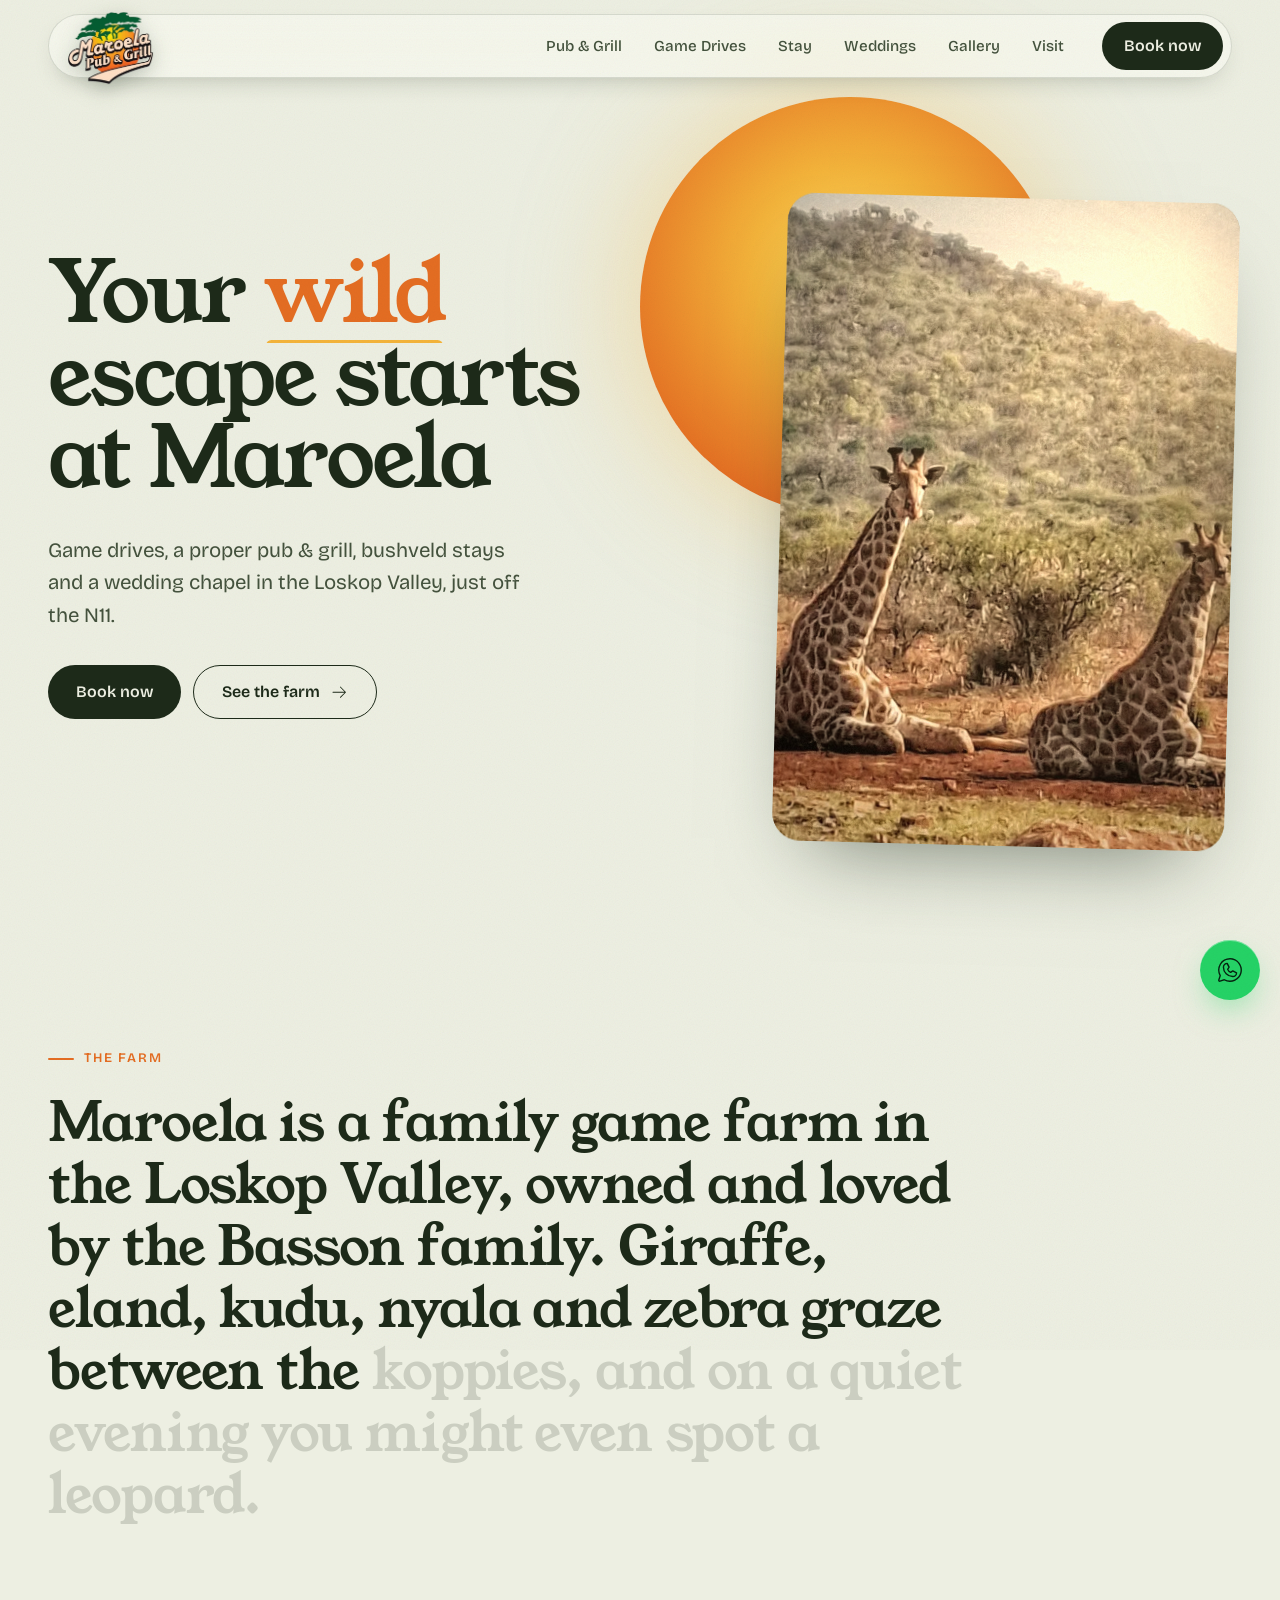
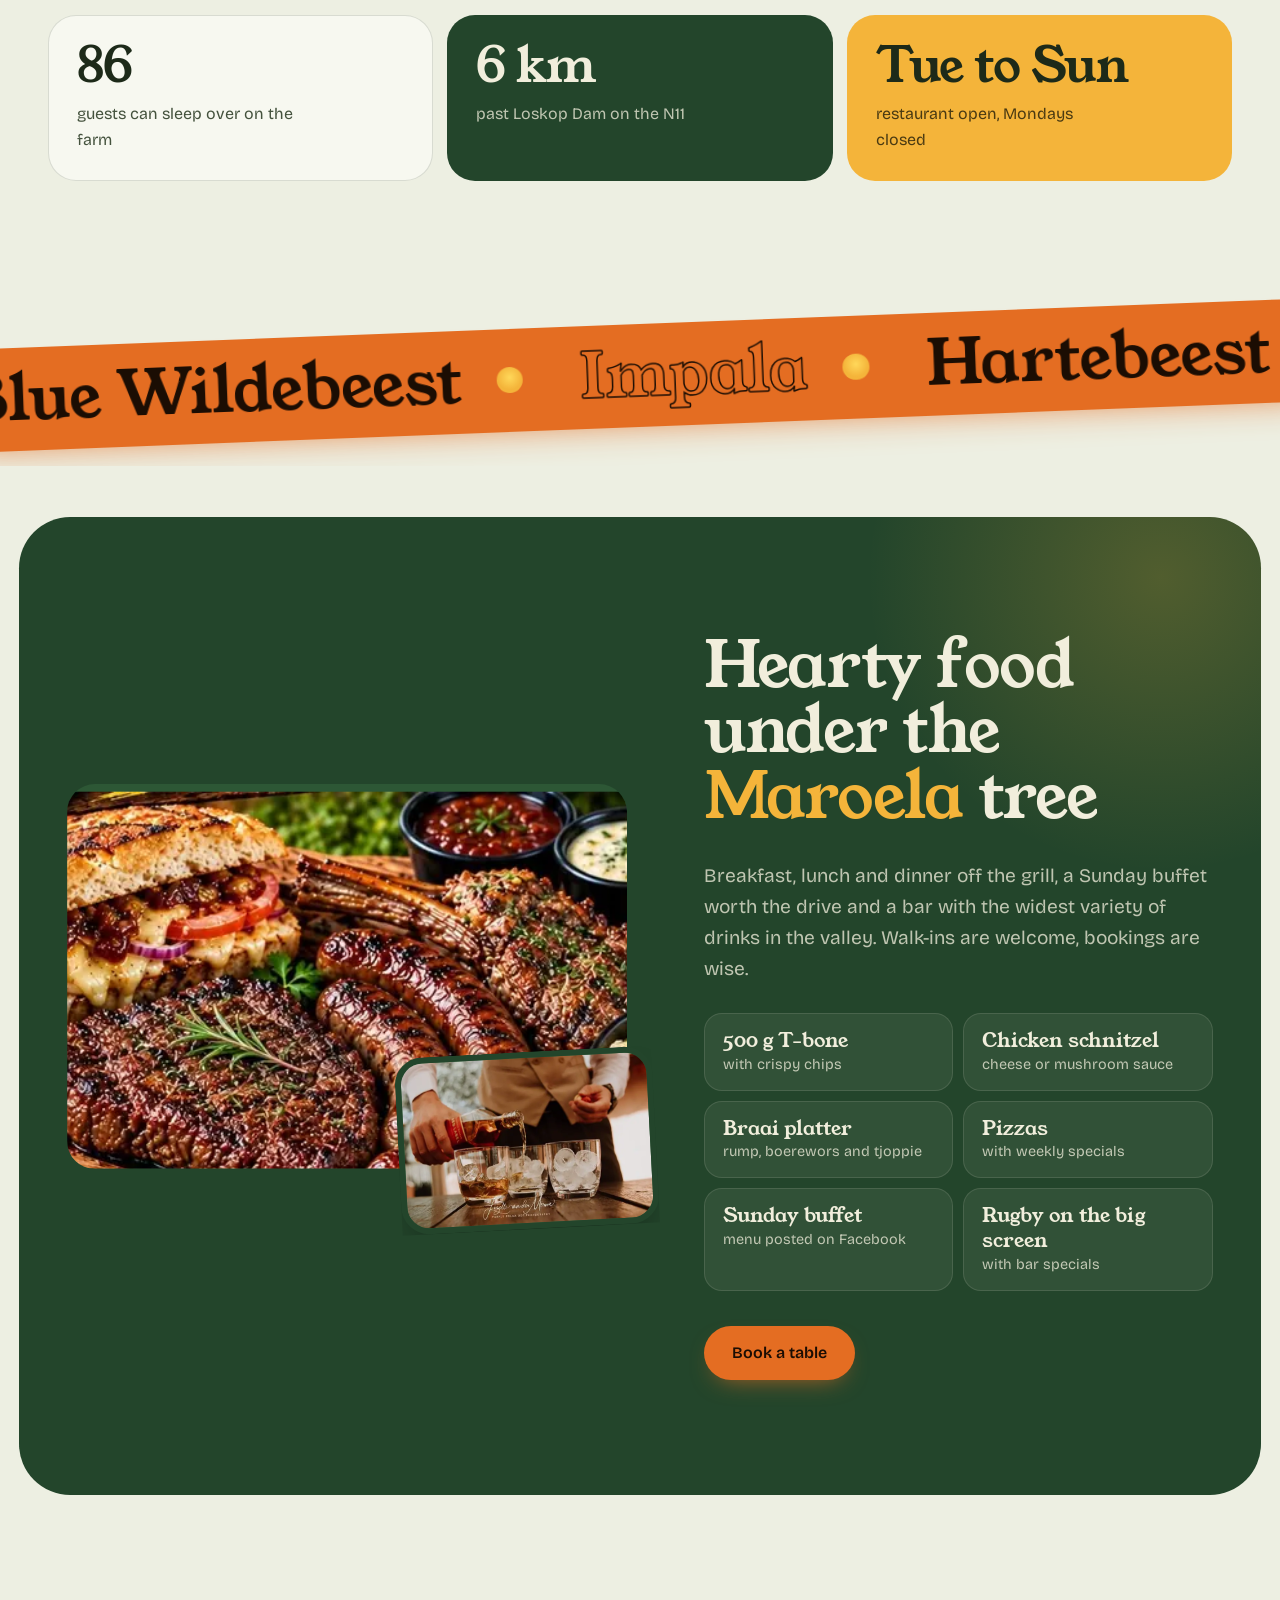
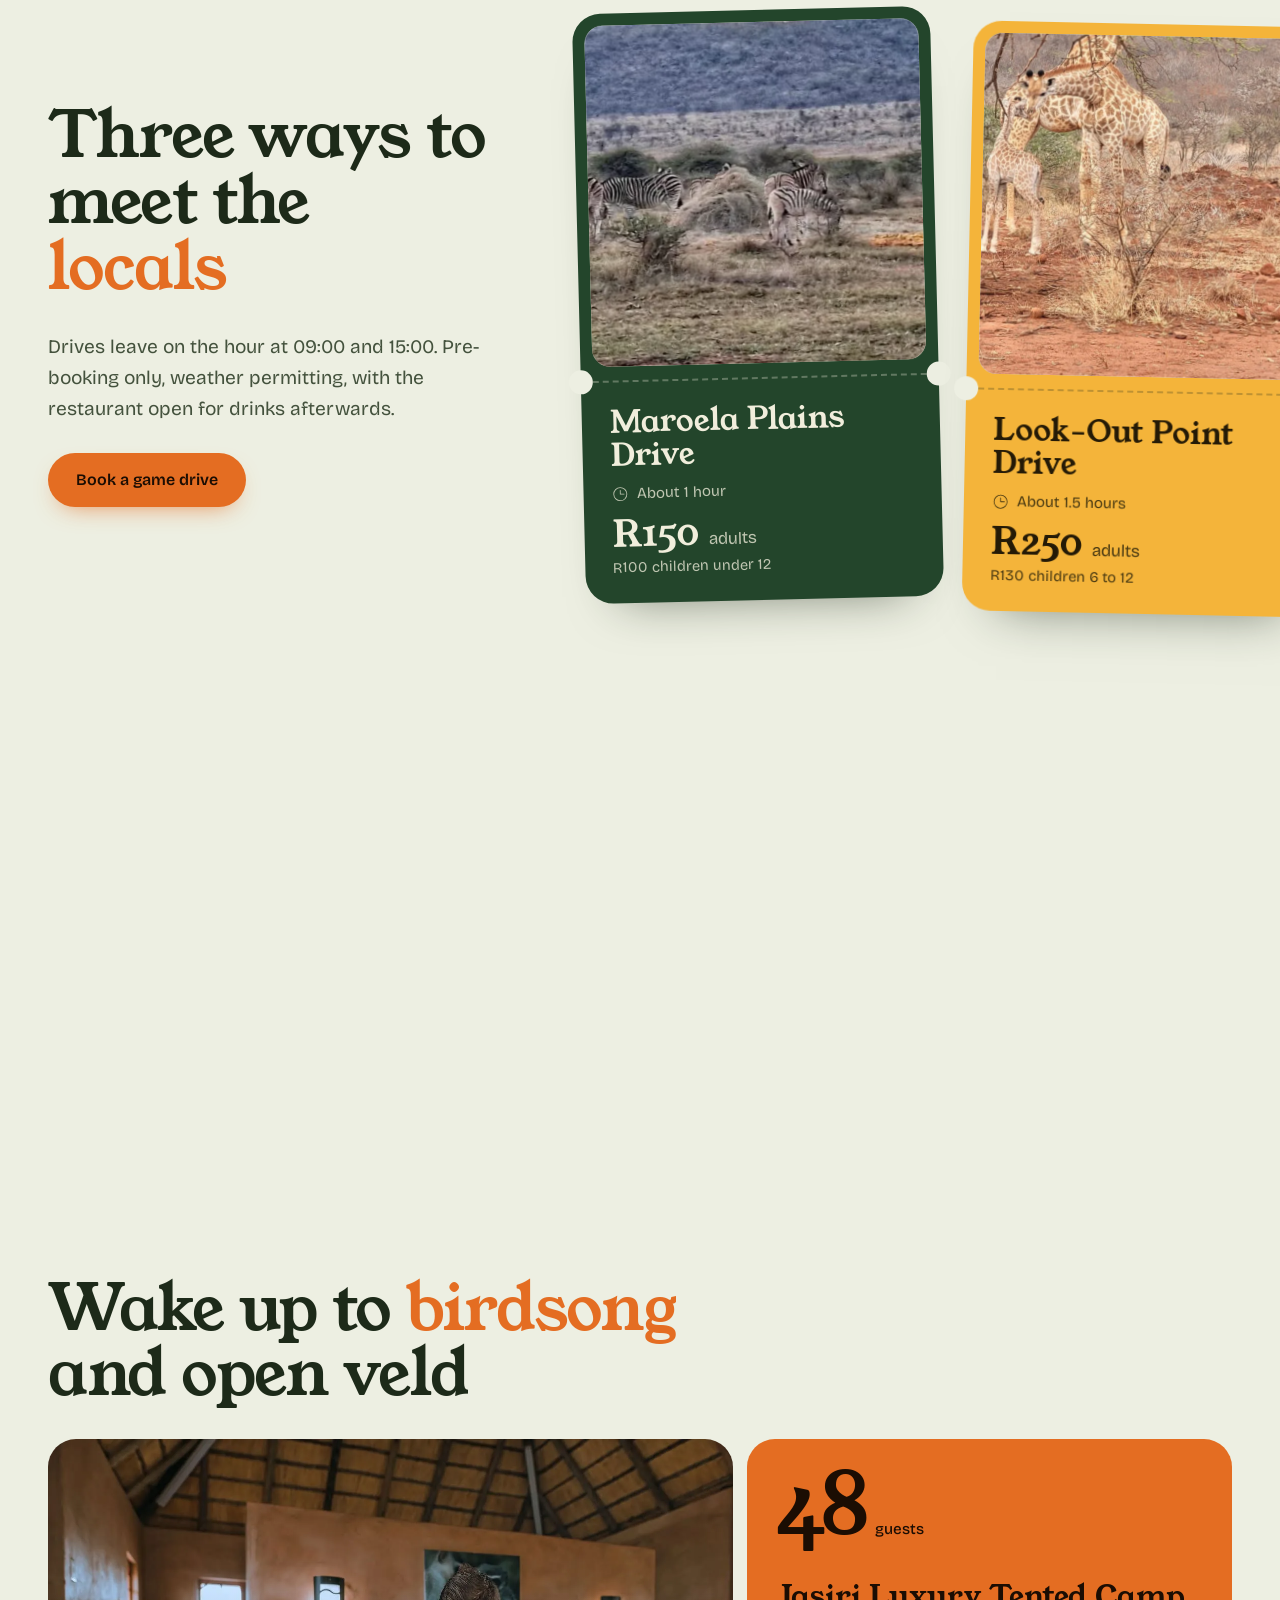
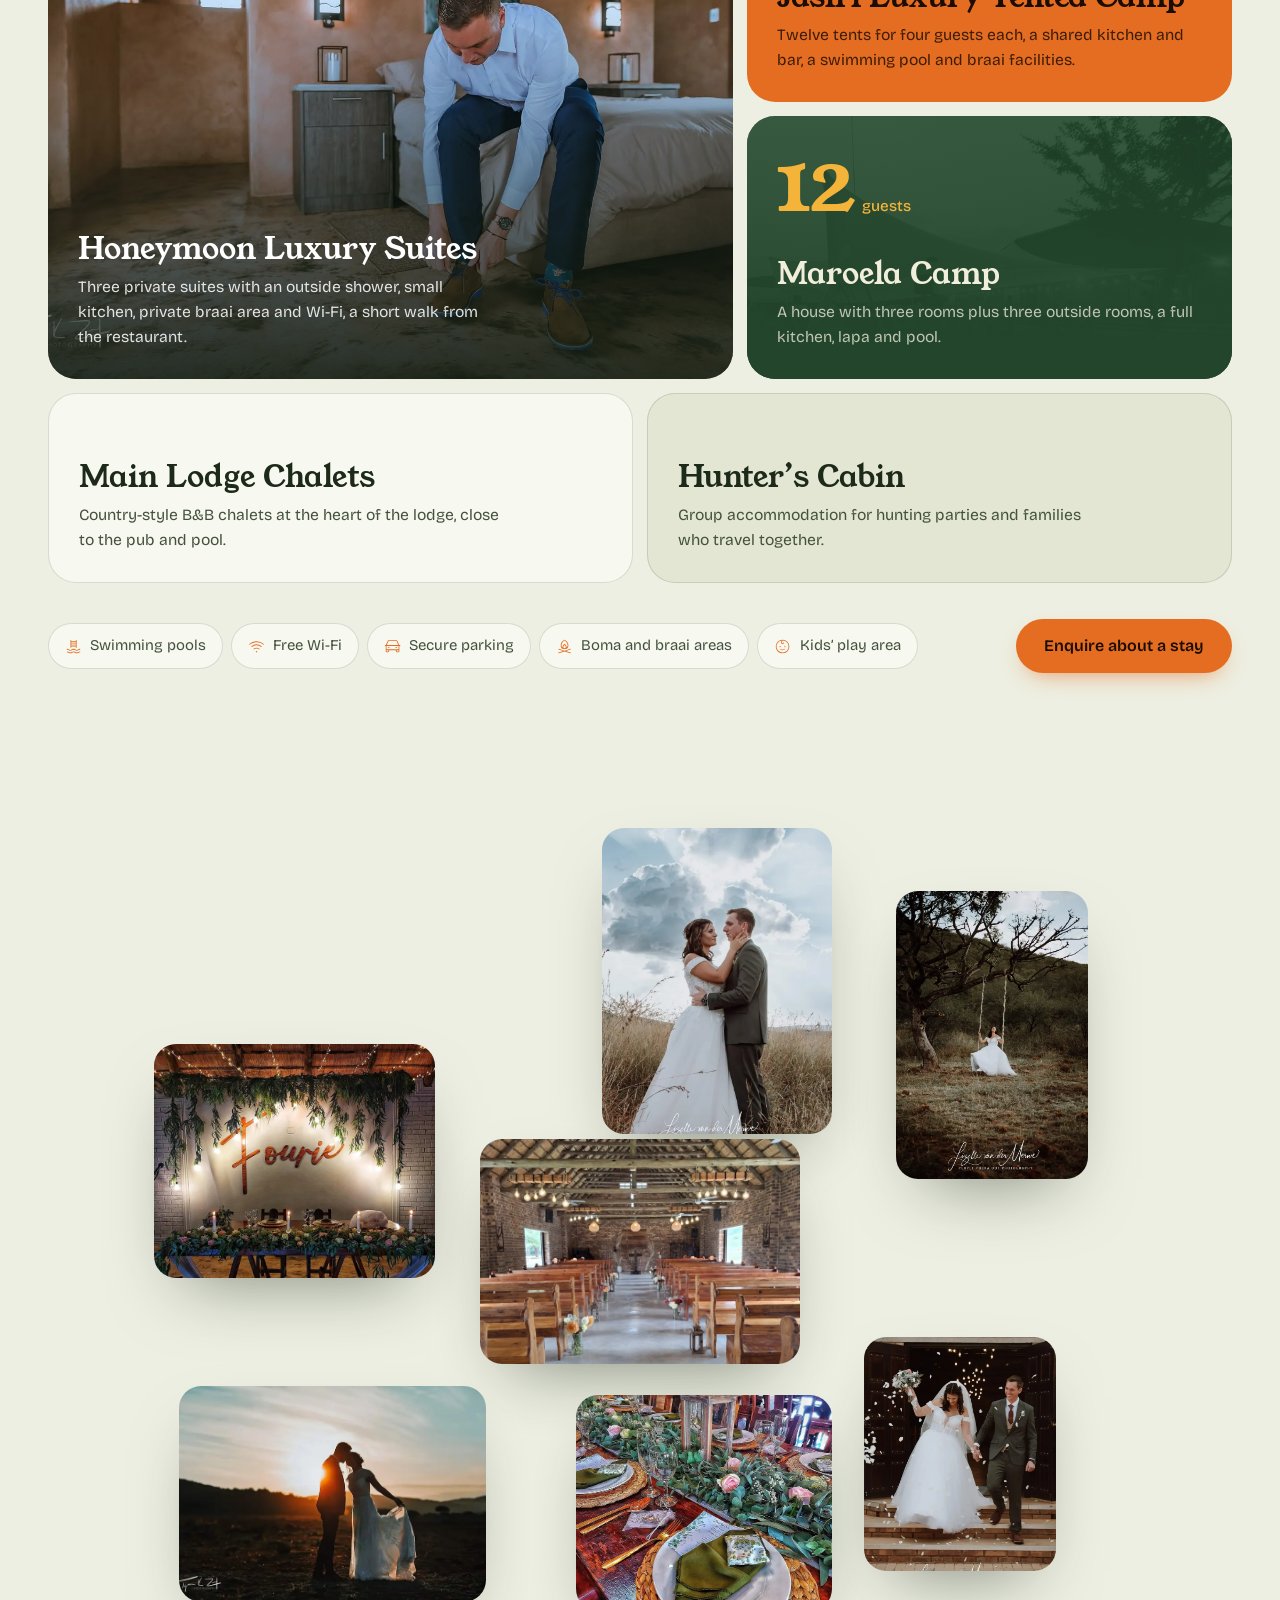
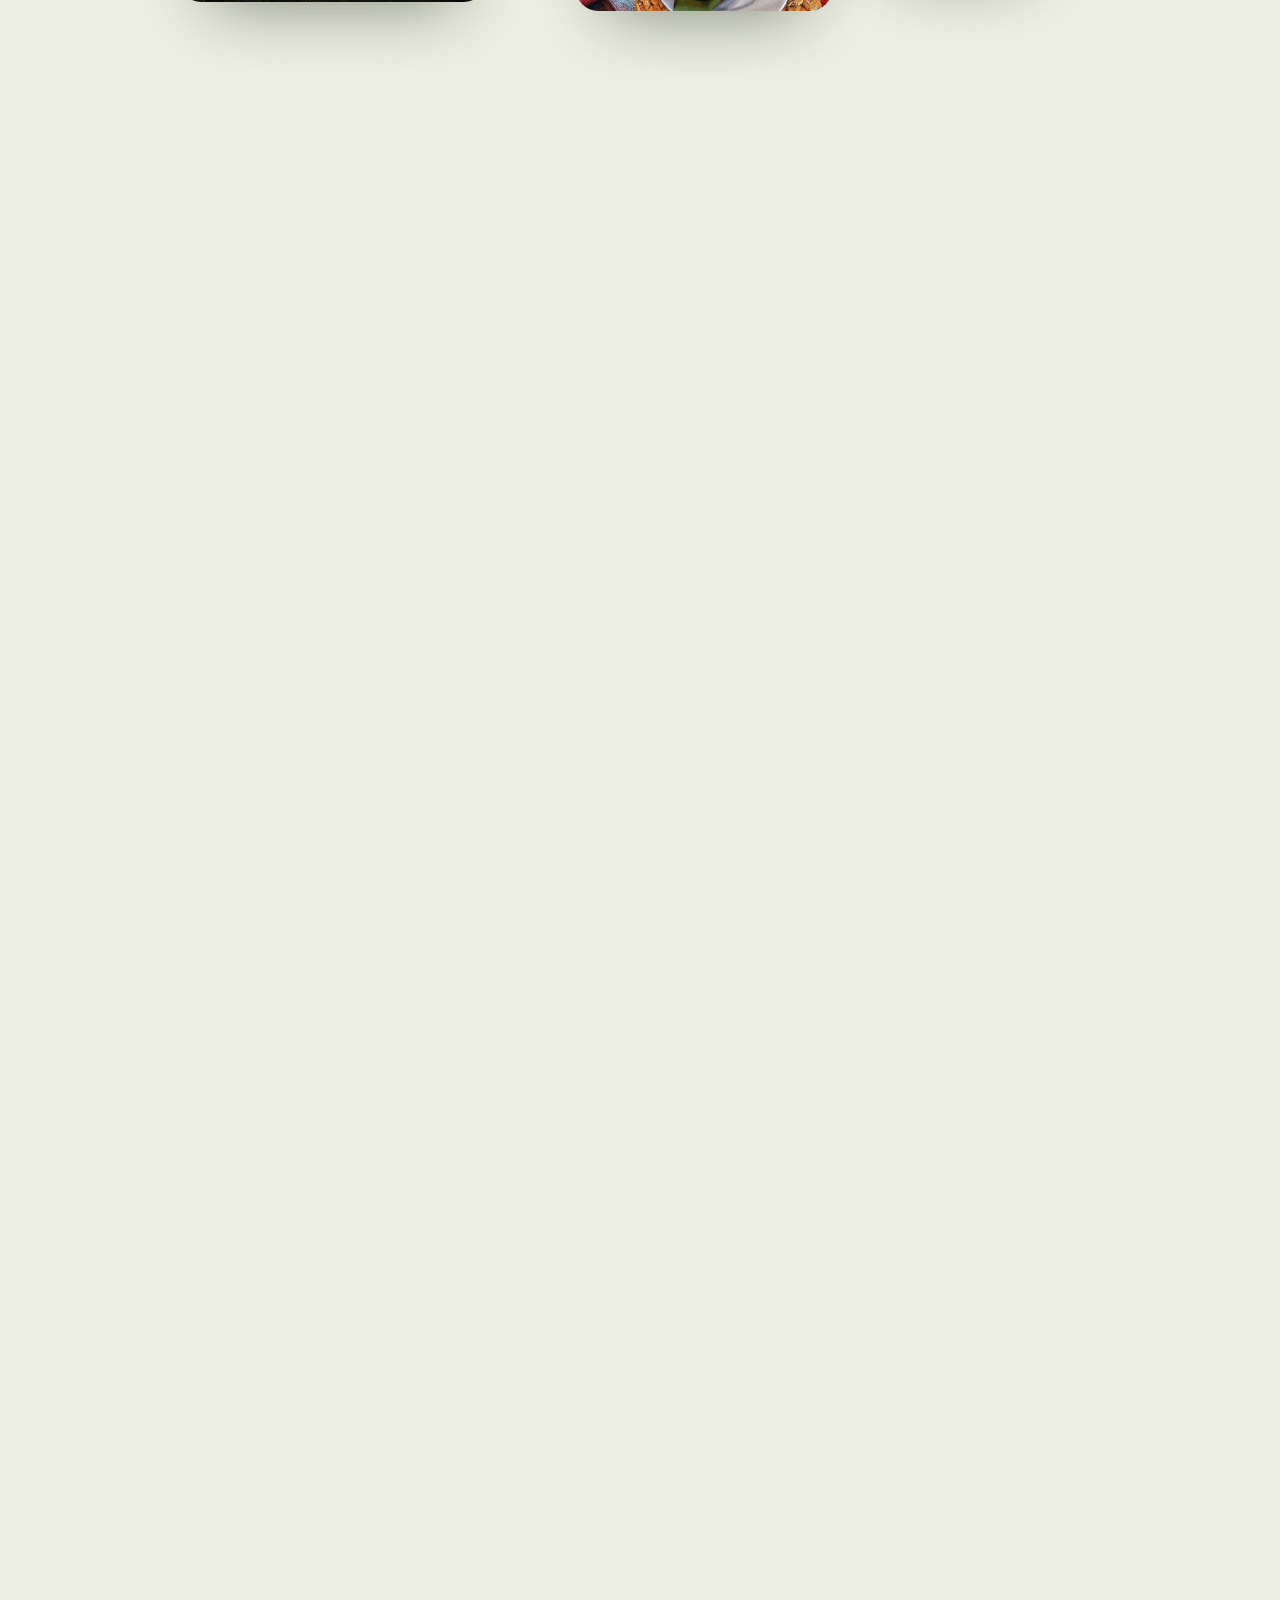
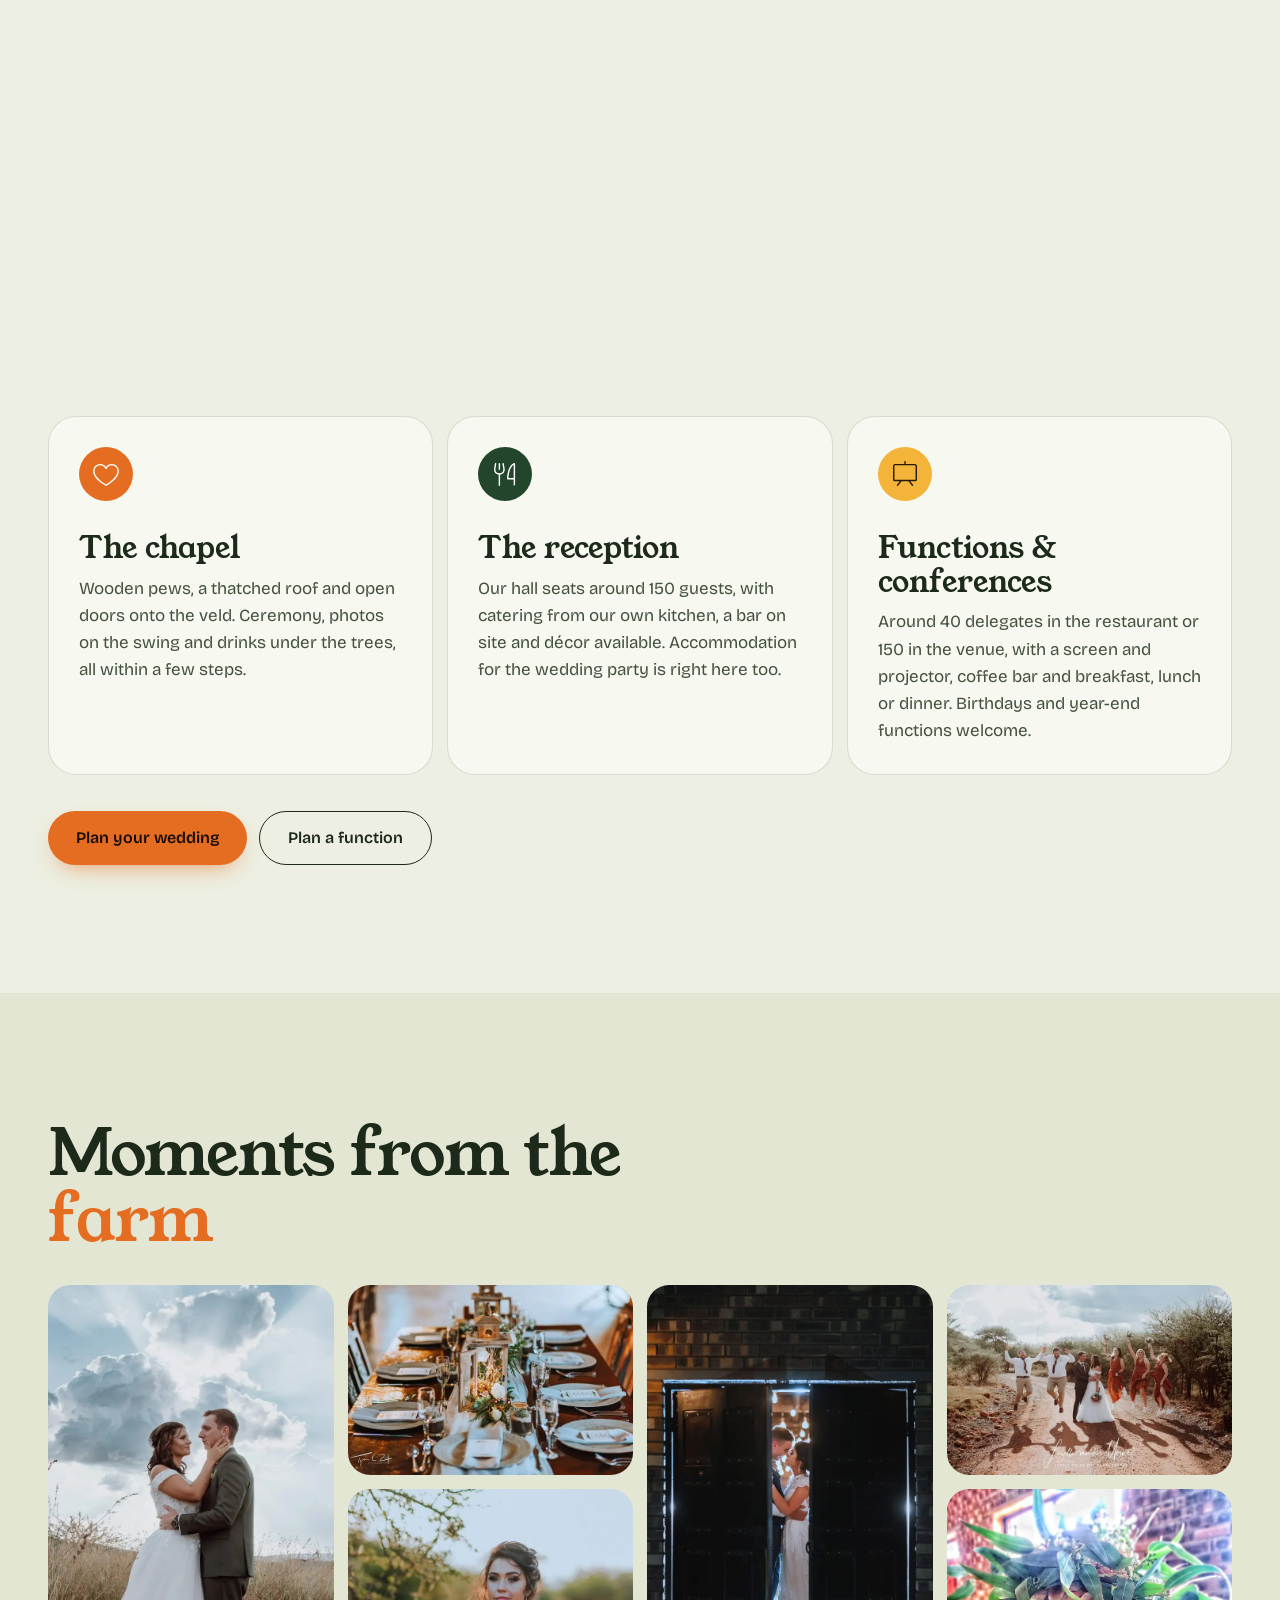
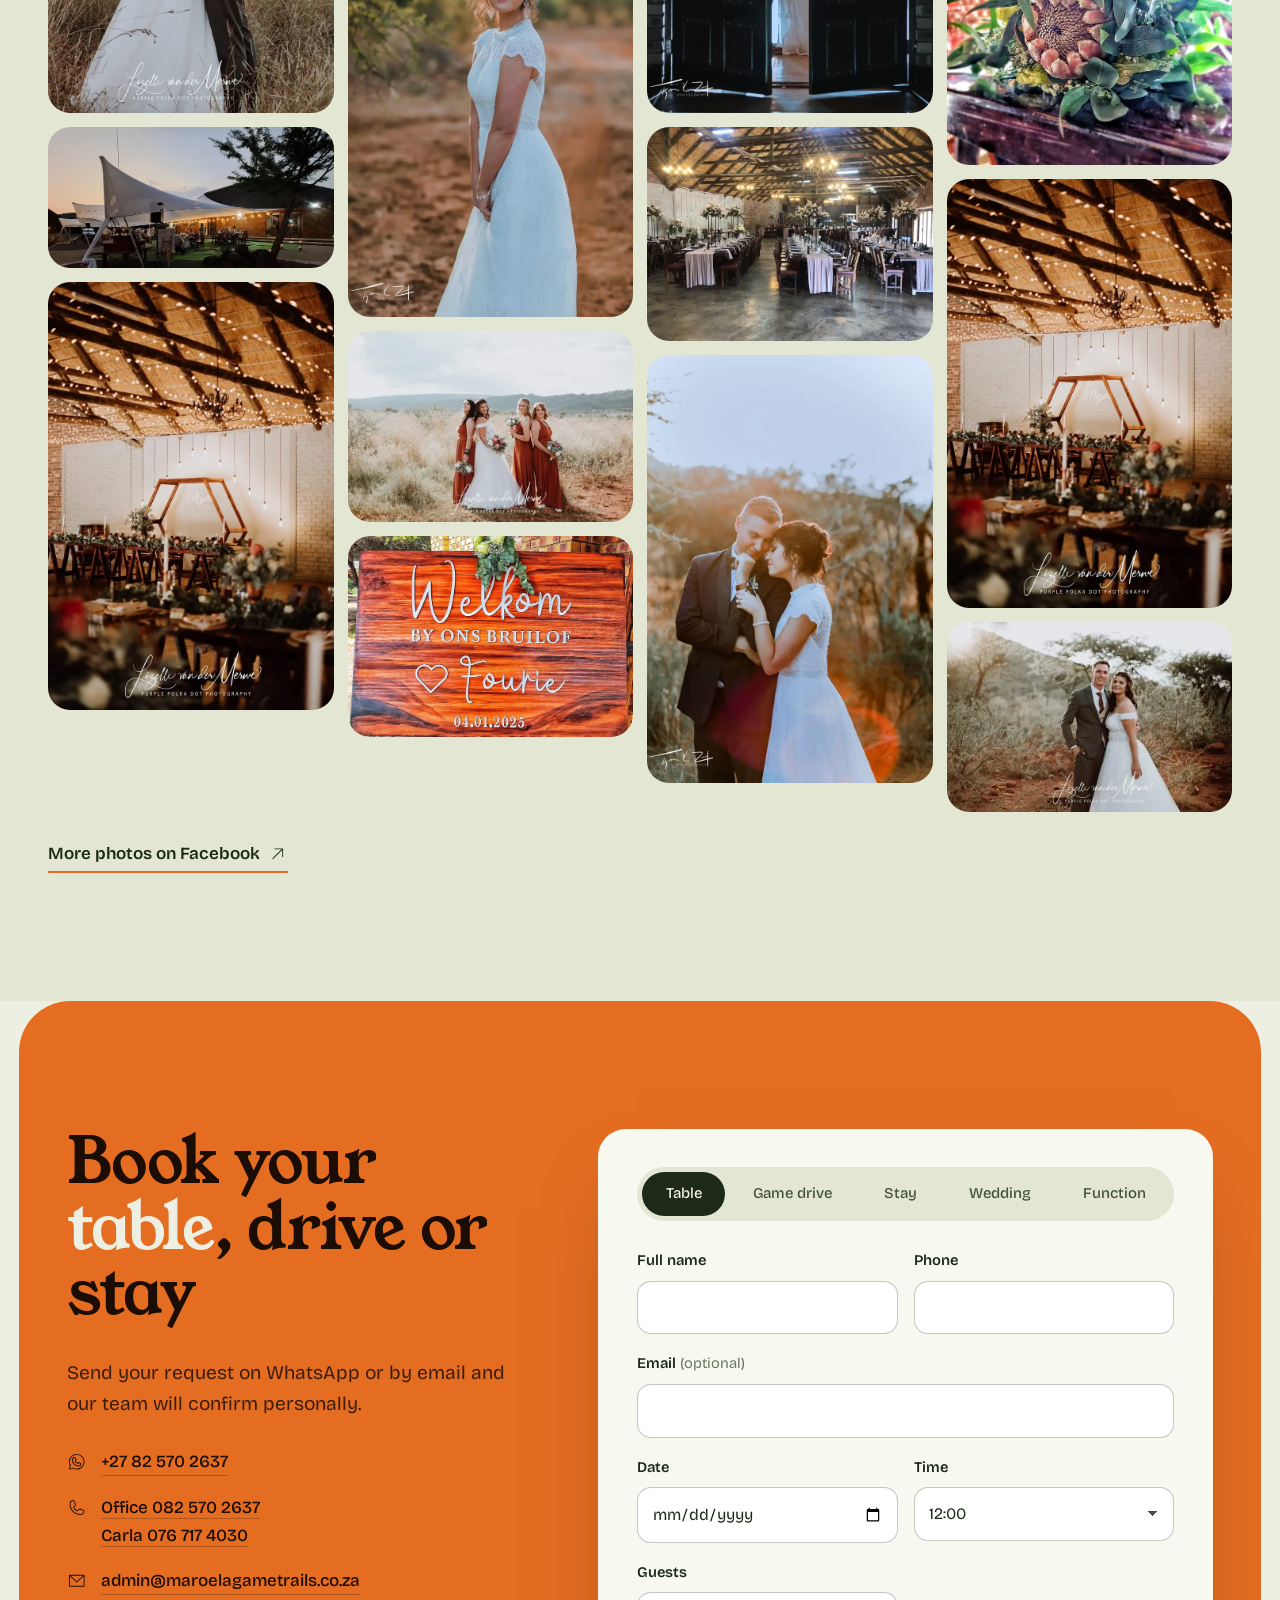
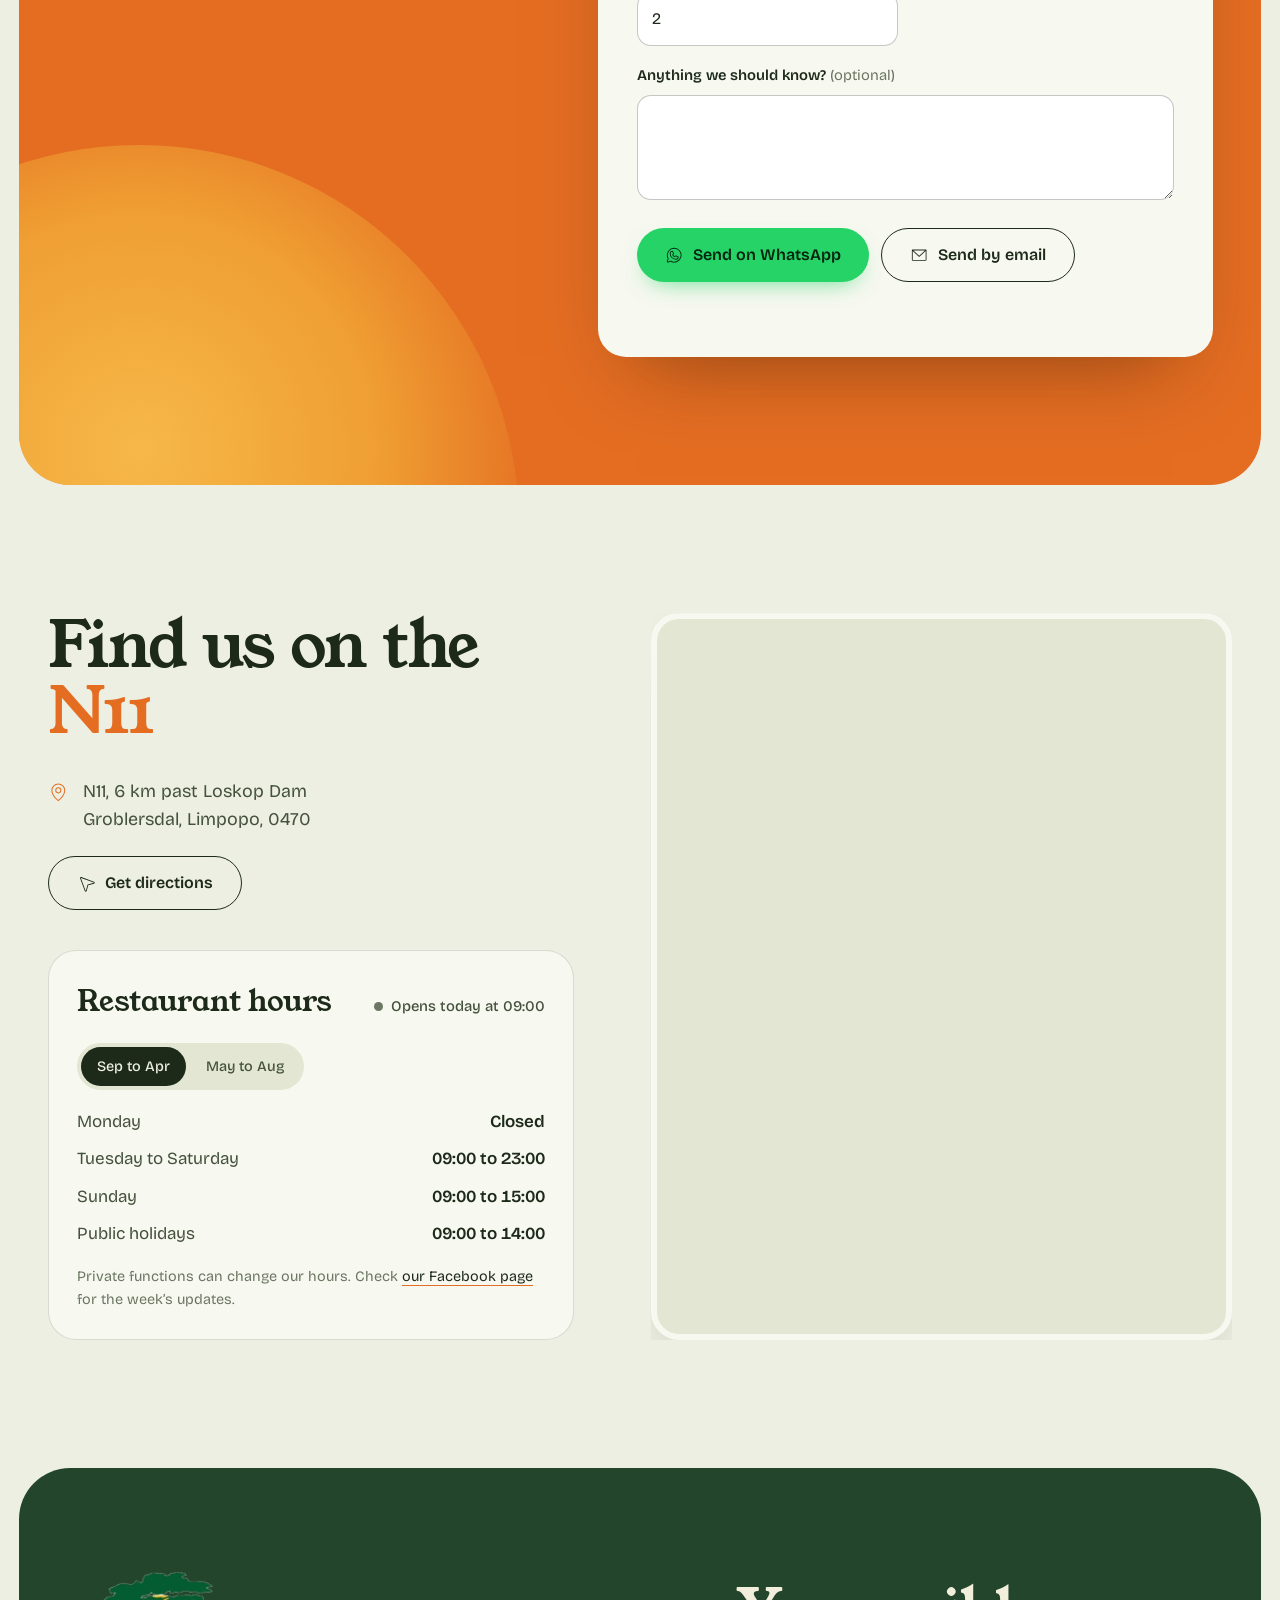
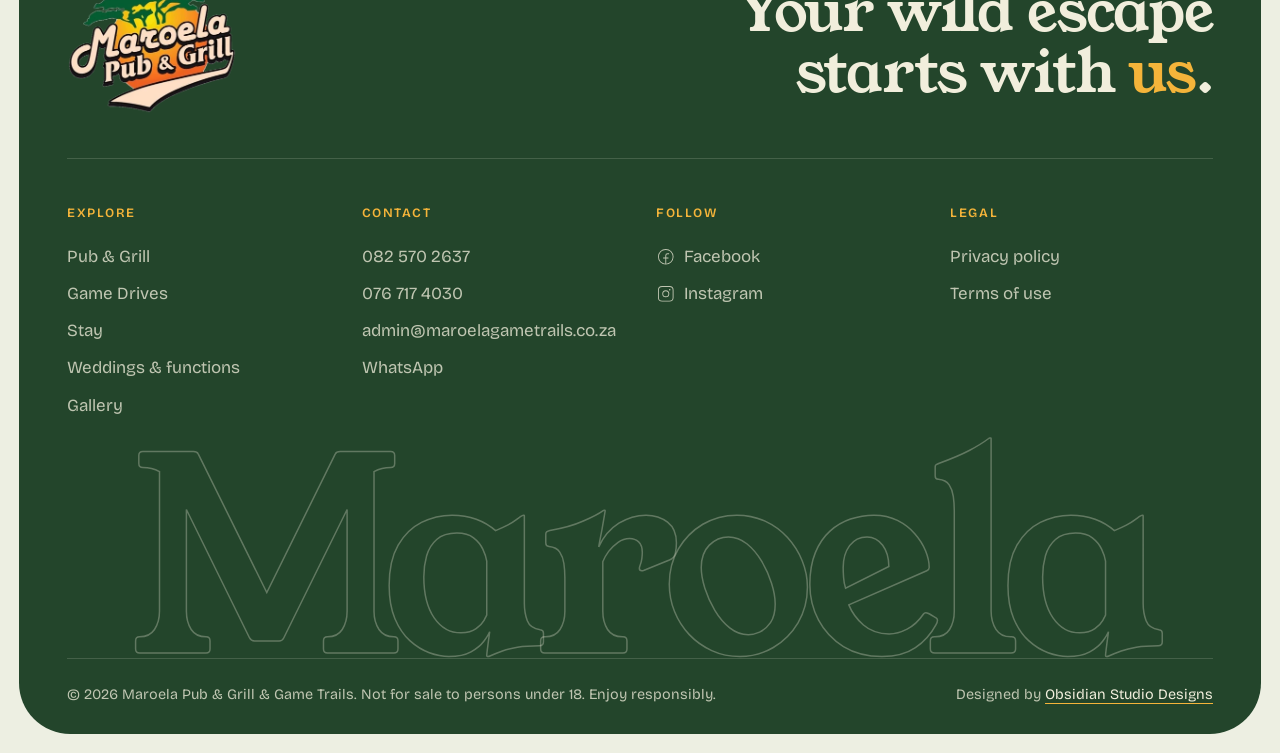
==== commit edc03105: "Fix WhatsApp link preview Re-save the share image as a baseline JPEG under a new name so WhatsApp ca" ====
--- a/index.html
+++ b/index.html
@@ -3,6 +3,22 @@
 <head>
   <meta charset="utf-8">
   <meta name="viewport" content="width=device-width, initial-scale=1, viewport-fit=cover">
+  <meta property="og:type" content="website">
+  <meta property="og:site_name" content="Maroela Pub & Grill & Game Trails">
+  <meta property="og:locale" content="en_ZA">
+  <meta property="og:title" content="Maroela Pub & Grill & Game Trails">
+  <meta property="og:description" content="Your wild escape starts here. Game drives, a family pub & grill, bushveld stays and a wedding chapel in the Loskop Valley near Groblersdal.">
+  <meta property="og:url" content="https://obsidianstudiodesigns.github.io/Maroela-Pub-Grill-Game-Trails/">
+  <meta property="og:image" content="https://obsidianstudiodesigns.github.io/Maroela-Pub-Grill-Game-Trails/og-maroela.jpg">
+  <meta property="og:image:secure_url" content="https://obsidianstudiodesigns.github.io/Maroela-Pub-Grill-Game-Trails/og-maroela.jpg">
+  <meta property="og:image:type" content="image/jpeg">
+  <meta property="og:image:width" content="1200">
+  <meta property="og:image:height" content="630">
+  <meta property="og:image:alt" content="Two giraffes resting in the bushveld at Maroela, with the Maroela Pub & Grill logo">
+  <meta name="twitter:card" content="summary_large_image">
+  <meta name="twitter:title" content="Maroela Pub & Grill & Game Trails">
+  <meta name="twitter:description" content="Game drives, a family pub & grill, bushveld stays and a wedding chapel in the Loskop Valley near Groblersdal.">
+  <meta name="twitter:image" content="https://obsidianstudiodesigns.github.io/Maroela-Pub-Grill-Game-Trails/og-maroela.jpg">
   <title>Maroela Pub &amp; Grill &amp; Game Trails | Bushveld Lodge, Restaurant &amp; Wedding Venue, Groblersdal</title>
   <meta name="description" content="Game drives, a family pub &amp; grill, bushveld accommodation and a wedding chapel in the Loskop Valley, 6 km past Loskop Dam on the N11 near Groblersdal, Limpopo. Book on WhatsApp.">
   <meta name="keywords" content="Maroela Pub and Grill, Maroela Game Trails, Groblersdal restaurant, Loskop Valley lodge, Loskop Dam accommodation, wedding venue Limpopo, game drives Groblersdal, conference venue Groblersdal">
@@ -11,22 +27,6 @@
   <meta name="robots" content="index, follow, max-image-preview:large">
   <link rel="canonical" href="https://obsidianstudiodesigns.github.io/Maroela-Pub-Grill-Game-Trails/">
 
-  <meta property="og:type" content="website">
-  <meta property="og:site_name" content="Maroela Pub &amp; Grill &amp; Game Trails">
-  <meta property="og:locale" content="en_ZA">
-  <meta property="og:title" content="Maroela Pub &amp; Grill &amp; Game Trails">
-  <meta property="og:description" content="Your wild escape starts here. Game drives, a family pub &amp; grill, bushveld stays and a wedding chapel in the Loskop Valley near Groblersdal.">
-  <meta property="og:url" content="https://obsidianstudiodesigns.github.io/Maroela-Pub-Grill-Game-Trails/">
-  <meta property="og:image" content="https://obsidianstudiodesigns.github.io/Maroela-Pub-Grill-Game-Trails/og-image.jpg">
-  <meta property="og:image:secure_url" content="https://obsidianstudiodesigns.github.io/Maroela-Pub-Grill-Game-Trails/og-image.jpg">
-  <meta property="og:image:type" content="image/jpeg">
-  <meta property="og:image:width" content="1200">
-  <meta property="og:image:height" content="630">
-  <meta property="og:image:alt" content="Two giraffes resting in the bushveld at Maroela, with the Maroela Pub &amp; Grill logo">
-  <meta name="twitter:card" content="summary_large_image">
-  <meta name="twitter:title" content="Maroela Pub &amp; Grill &amp; Game Trails">
-  <meta name="twitter:description" content="Game drives, a family pub &amp; grill, bushveld stays and a wedding chapel in the Loskop Valley near Groblersdal.">
-  <meta name="twitter:image" content="https://obsidianstudiodesigns.github.io/Maroela-Pub-Grill-Game-Trails/og-image.jpg">
 
   <link rel="icon" href="favicon.ico" sizes="48x48">
   <link rel="icon" type="image/png" sizes="32x32" href="favicon-32x32.png">
@@ -48,7 +48,7 @@
         "@id": "https://obsidianstudiodesigns.github.io/Maroela-Pub-Grill-Game-Trails/#restaurant",
         "name": "Maroela Pub & Grill",
         "url": "https://obsidianstudiodesigns.github.io/Maroela-Pub-Grill-Game-Trails/",
-        "image": "https://obsidianstudiodesigns.github.io/Maroela-Pub-Grill-Game-Trails/og-image.jpg",
+        "image": "https://obsidianstudiodesigns.github.io/Maroela-Pub-Grill-Game-Trails/og-maroela.jpg",
         "logo": "https://obsidianstudiodesigns.github.io/Maroela-Pub-Grill-Game-Trails/assets/img/logo.png",
         "telephone": "+27825702637",
         "email": "admin@maroelagametrails.co.za",
